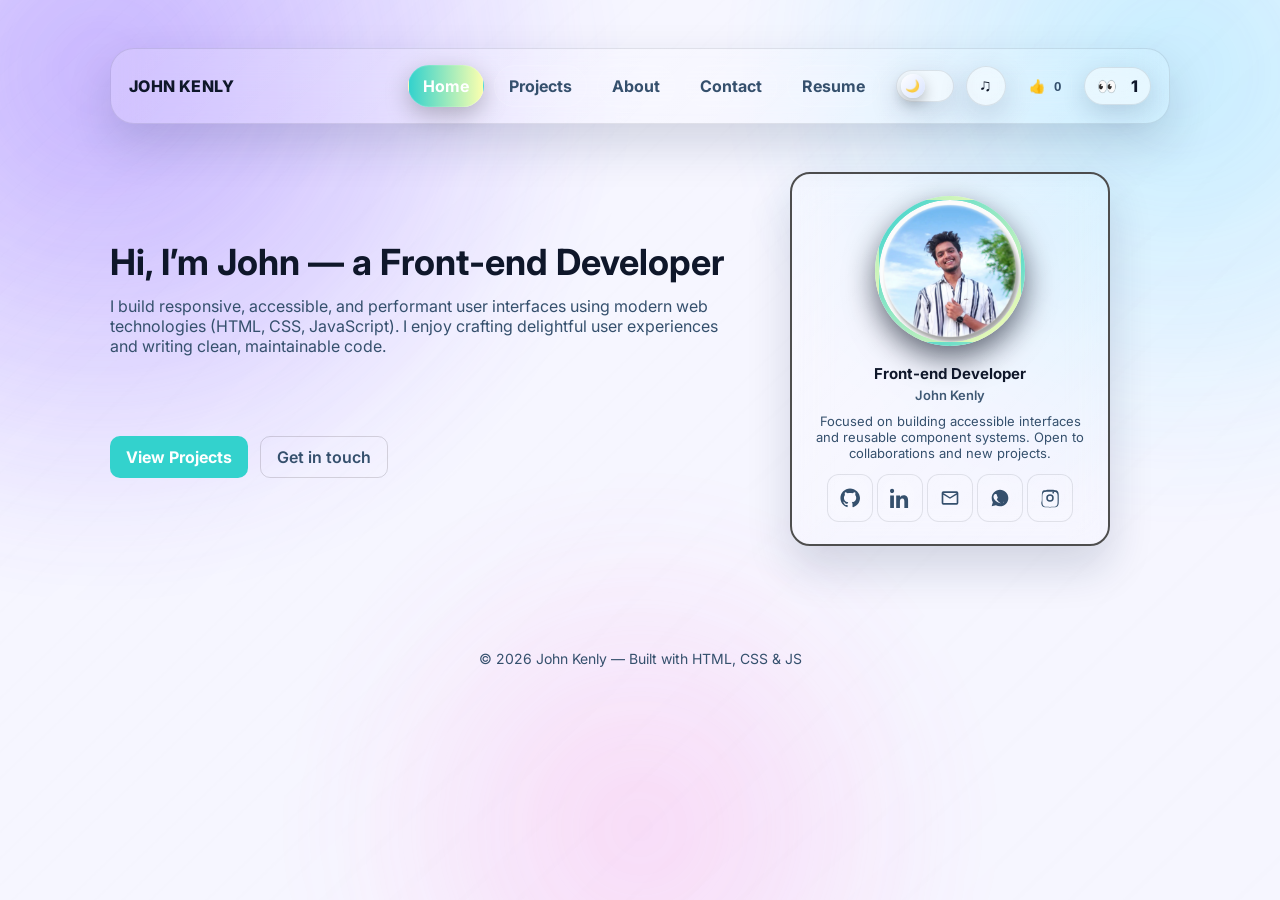
==== index.html @ d80dbcb9 "Add files via upload" ====
<!DOCTYPE html>
<html lang="en">
<head>
  <meta charset="UTF-8">
  <meta name="viewport" content="width=device-width, initial-scale=1.0">
  <meta name="description" content="John Kenly — Front-end Developer. Portfolio showcasing responsive UI, projects, and skills.">
  <title>John Kenly — Front-end Developer</title>
  <link rel="preconnect" href="https://fonts.googleapis.com">
  <link rel="preconnect" href="https://fonts.gstatic.com" crossorigin>
  <link href="https://fonts.googleapis.com/css2?family=Inter:wght@300;400;600;700&display=swap" rel="stylesheet">
  <link rel="stylesheet" href="style.css">
</head>
<body class="is-loading">
  <div class="loader-screen" aria-hidden="true">
    <div class="loader-screen__ring"></div>
    <p>Loading your creative space…</p>
  </div>
  <div class="container">
    <header class="site-header">
      <a class="brand" href="#home">JOHN KENLY</a>
      <button class="menu-toggle" type="button" aria-expanded="false" aria-controls="site-nav" aria-label="Toggle navigation">
        <span></span>
        <span></span>
        <span></span>
      </button>
      <div class="header-actions" id="site-nav">
        <nav class="site-nav" aria-label="Main navigation">
          <a class="nav-link" href="#home">Home</a>
          <a class="nav-link" href="#projects">Projects</a>
          <a class="nav-link" href="#about">About</a>
          <a class="nav-link" href="#contact">Contact</a>
          <a class="nav-link" href="/newP/pdfs/myResume.pdf" target="_blank" rel="noopener noreferrer">Resume</a>
        </nav>
        <div class="controls" aria-label="Utility controls">
          <div class="theme-switch" role="switch" aria-label="Theme switch">
            <button class="theme-toggle" type="button" data-theme="dark" aria-pressed="true" title="Switch to light theme">
              <span class="theme-toggle__thumb"></span>
              <span class="theme-toggle__icon">🌙</span>
            </button>
          </div>
          <div class="audio-control">
            <button class="audio-toggle" type="button" aria-pressed="false" title="Start ambient sound">♫</button>
          </div>
          <button class="like-btn" aria-pressed="false" title="Like this portfolio">👍 <span class="like-count">0</span></button>
          <div class="viewers" title="Profile viewers">
            👀<span class="viewer-count" aria-live="polite">0</span>
          </div>
        </div>
      </div>
    </header>

    <main>
      <div class="page-panel active" id="home">
      <section class="hero" aria-labelledby="intro">
        <div class="intro">
          <h1 id="intro">Hi, I’m John — a Front‑end Developer</h1>
          <p class="lead">I build responsive, accessible, and performant user interfaces using modern web technologies (HTML, CSS, JavaScript). I enjoy crafting delightful user experiences and writing clean, maintainable code.</p>
          <br><br><br>
          <div class="cta">
            <a class="btn" href="#projects">View Projects</a>
            <a class="btn ghost" href="#contact">Get in touch</a>
          </div>
        </div>

        <aside class="profile-card" aria-label="Profile summary" style="border: solid 2.5px rgb(78, 78, 78); ">
          <div class="avatar-wrap" aria-hidden="true">
            <div class="avatar" role="img" aria-label="Profile avatar">
              <img src="imges\IMG_20240907_172921_480.jpg" alt="John Kenly — profile photo" class="avatar-img" width="00" height="700" loading="lazy" decoding="async"  onerror="this.onerror=null;this.src='assets/avatar-placeholder.svg'" />
            </div>
          </div>
          <div class="profile-content">
            <div class="role">Front-end Developer</div>
            <div class="profile-name">John Kenly</div>
            <p class="profile-desc">Focused on building accessible interfaces and reusable component systems. Open to collaborations and new projects.</p>

            <div class="socials" aria-label="Social links">
              <a class="social-link" href="https://github.com/mrjohnkenly" target="_blank" rel="noopener noreferrer" aria-label="GitHub"><svg viewBox="0 0 24 24" width="20" height="20" fill="currentColor" aria-hidden="true"><path d="M12 .5C5.65.5.5 5.65.5 12c0 5.09 3.29 9.41 7.86 10.94.58.11.79-.25.79-.56 0-.28-.01-1.02-.02-2-3.2.7-3.88-1.54-3.88-1.54-.53-1.36-1.3-1.72-1.3-1.72-1.06-.73.08-.72.08-.72 1.17.08 1.79 1.2 1.79 1.2 1.04 1.78 2.73 1.27 3.4.97.11-.76.41-1.27.74-1.56-2.55-.29-5.23-1.27-5.23-5.66 0-1.25.45-2.28 1.19-3.08-.12-.29-.52-1.47.11-3.06 0 0 .97-.31 3.18 1.18.92-.26 1.9-.39 2.88-.39.98 0 1.96.13 2.88.39 2.21-1.49 3.18-1.18 3.18-1.18.63 1.59.23 2.77.11 3.06.74.8 1.19 1.83 1.19 3.08 0 4.4-2.68 5.36-5.24 5.64.42.36.8 1.08.8 2.18 0 1.58-.02 2.86-.02 3.25 0 .31.21.68.8.56C20.71 21.41 24 17.09 24 12 24 5.65 18.35.5 12 .5z"></path></svg></a>
              <a class="social-link" href="https://linkedin.com/in/mrjohnkenly" target="_blank" rel="noopener noreferrer" aria-label="LinkedIn"><svg viewBox="0 0 24 24" width="20" height="20" fill="currentColor" aria-hidden="true"><path d="M4.98 3.5C4.98 4.88 3.86 6 2.48 6S0 4.88 0 3.5 1.12 1 2.5 1 4.98 2.12 4.98 3.5zM.22 8.98h4.5V24h-4.5V8.98zm7.5 0h4.32v2.06h.06c.6-1.14 2.06-2.34 4.24-2.34 4.54 0 5.38 2.98 5.38 6.84V24h-4.5v-7.38c0-1.76-.03-4.03-2.46-4.03-2.46 0-2.84 1.92-2.84 3.9V24h-4.5V8.98z"></path></svg></a>
              <a class="social-link" href="mailto:johnkenlykati@gmail.com" target="_blank" rel="noopener noreferrer" aria-label="Email" title="Email"><svg viewBox="0 0 24 24" width="20" height="20" fill="currentColor" aria-hidden="true"><path d="M20 4H4a2 2 0 00-2 2v12a2 2 0 002 2h16a2 2 0 002-2V6a2 2 0 00-2-2zm0 2l-8 5-8-5h16zm0 12H4V8l8 5 8-5v10z"></path></svg></a>
              <a class="social-link" href="https://wa.me/6281734254?text=Hi%20John%2C%20I%20found%20your%20portfolio" target="_blank" rel="noopener noreferrer" aria-label="WhatsApp" title="WhatsApp"><svg viewBox="0 0 24 24" width="20" height="20" fill="currentColor" aria-hidden="true"><path d="M12 2C6.48 2 2 6.48 2 12c0 1.85.5 3.57 1.38 5.06L2 22l5.1-1.33A9.97 9.97 0 0012 22c5.52 0 10-4.48 10-10S17.52 2 12 2zm5.03 14.54c-.32.9-1.86 1.73-2.58 1.84-.69.11-1.54.16-3.7-.59-3.03-1.01-5-3.6-5.17-3.83-.17-.23-1.41-1.82-1.41-3.49 0-1.66.9-2.43 1.22-2.77.32-.34.7-.37.93-.37.24 0 .51 0 .78 0 .26 0 .61-.1.93.73.32.83 1.08 2.85 1.17 3.06.1.2.18.45.04.73-.14.27-.22.43-.4.66-.18.23-.38.5-.53.66-.14.16-.26.28-.05.55.21.27 1.17 1.88 2.52 3.03 1.73 1.48 2.97 1.8 3.36 1.99.4.19 1.02.12 1.39-.49.37-.61.52-1.06.58-1.17.07-.11.03-.24-.09-.37z"></path></svg></a>
              <a class="social-link" href="https://instagram.com/mrjohnkenly" target="_blank" rel="noopener noreferrer" aria-label="Instagram"><svg viewBox="0 0 24 24" width="20" height="20" fill="currentColor" aria-hidden="true"><path d="M12 2.2c3.2 0 3.584.012 4.85.07 1.17.055 1.96.24 2.42.4a4.92 4.92 0 011.77 1.02 4.92 4.92 0 011.02 1.77c.16.46.345 1.25.4 2.42.058 1.266.07 1.65.07 4.85s-.012 3.584-.07 4.85c-.055 1.17-.24 1.96-.4 2.42a4.92 4.92 0 01-1.02 1.77 4.92 4.92 0 01-1.77 1.02c-.46.16-1.25.345-2.42.4-1.266.058-1.65.07-4.85.07s-3.584-.012-4.85-.07c-1.17-.055-1.96-.24-2.42-.4a4.92 4.92 0 01-1.77-1.02 4.92 4.92 0 01-1.02-1.77c-.16-.46-.345-1.25-.4-2.42C2.212 15.584 2.2 15.2 2.2 12s.012-3.584.07-4.85c.055-1.17.24-1.96.4-2.42a4.92 4.92 0 011.02-1.77A4.92 4.92 0 015.46 2.67c.46-.16 1.25-.345 2.42-.4C8.416 2.212 8.8 2.2 12 2.2zm0 2.2c-2.98 0-3.333.01-4.507.065-1.07.05-1.65.23-2.04.385-.52.206-.89.452-1.285.848-.396.395-.641.764-.848 1.284-.154.39-.335.97-.385 2.04-.055 1.174-.065 1.526-.065 4.506 0 2.98.01 3.333.065 4.507.05 1.07.23 1.65.385 2.04.206.52.452.89.848 1.285.395.396.764.641 1.284.848.39.154.97.335 2.04.385 1.174.055 1.526.065 4.506.065 2.98 0 3.333-.01 4.507-.065 1.07-.05 1.65-.23 2.04-.385.52-.206.89-.452 1.285-.848.396-.395.641-.764.848-1.284.154-.39.335-.97.385-2.04.055-1.174.065-1.526.065-4.506 0-2.98-.01-3.333-.065-4.507-.05-1.07-.23-1.65-.385-2.04-.206-.52-.452-.89-.848-1.285-.395-.396-.764-.641-1.284-.848-.39-.154-.97-.335-2.04-.385C15.333 4.41 14.98 4.4 12 4.4zm0 3.08a4.52 4.52 0 110 9.04 4.52 4.52 0 010-9.04zm0 1.86a2.66 2.66 0 100 5.32 2.66 2.66 0 000-5.32zm4.9-3.78a1.05 1.05 0 11-2.1 0 1.05 1.05 0 012.1 0z"></path></svg></a>
            </div>
          </div>
        </aside>
      </section><br><br>
      </div>

      <div class="page-panel" id="projects">
      <section aria-labelledby="projects-heading" >
        <h2 id="projects-heading" style="text-align: center; text-decoration: underline;">Featured Projects</h2><br>
        <div class="grid" style="margin-top:18px ;" >
          <article class="card" style="border: solid 1px rgba(0, 0, 0, 0.285); ">
            <div style="height:120px;border-radius:8px;background:linear-gradient(90deg,#1f2937,#111827);display:flex;align-items:center;justify-content:center;color:var(--muted)">Project screenshot</div>
            <h3>Project One</h3>
            <p>Responsive UI with interactive components and animations. Built with Vanilla JS and CSS Grid.</p>
            <div style="display:flex;gap:8px;margin-top:10px"><a href="#" class="btn" style="padding:8px 12px;font-size:13px">Live</a><a href="#" class="btn ghost" style="padding:8px 12px;font-size:13px">GitHub</a></div>
          </article>

          <article class="card" style="border: solid 1px rgba(0, 0, 0, 0.285); ">
            <div style="height:120px;border-radius:8px;background:linear-gradient(90deg,#0f1724,#071527);display:flex;align-items:center;justify-content:center;color:var(--muted)">Project screenshot</div>
            <h3>Project Two</h3>
            <p>Design system with reusable components and comprehensive documentation. Includes accessibility checks.</p>
            <div style="display:flex;gap:8px;margin-top:10px"><a href="#" class="btn" style="padding:8px 12px;font-size:13px">Live</a><a href="#" class="btn ghost" style="padding:8px 12px;font-size:13px">GitHub</a></div>
          </article>

          <article class="card" style="border: solid 1px rgba(0, 0, 0, 0.285); ">
            <div style="height:120px;border-radius:8px;background:linear-gradient(90deg,#23334d,#11314b);display:flex;align-items:center;justify-content:center;color:var(--muted)">Project screenshot</div>
            <h3>Project Three</h3>
            <p>Single Page Application with client-side routing and optimized performance for mobile devices.</p>
            <div style="display:flex;gap:8px;margin-top:10px"><a href="#" class="btn" style="padding:8px 12px;font-size:13px">Live</a><a href="#" class="btn ghost" style="padding:8px 12px;font-size:13px">GitHub</a></div>
          </article>
        </div>
      </section><br><br>
      </div>

      <div class="page-panel" id="about">
      <section aria-labelledby="about-heading">
        <h2 id="about-heading" style="margin-top:36px ; text-align: center;text-decoration: underline;">About Me</h2>
        <p style="color:var(--muted);margin-top:8px;text-align:justify;" >I’m a front-end developer who enjoys turning designs into usable products. I focus on writing accessible markup, modular CSS, and performant JavaScript.</p>

        <div class="about-grid" aria-hidden="false">
            
            <div class="about-block" aria-label="Education">
                <h3>Education :-</h3>
                <table class="info-table" role="table" aria-label="Education history">
                    <caption class="sr-only">Education history</caption>
                    <thead>
                        <tr><th scope="col">Year</th><th scope="col">Program</th><th scope="col">Institution</th></tr>
                    </thead>
                    <tbody>
                        <tr><td>2020</td><td>B.Sc. Computer Science</td><td>State University</td></tr>
                        <tr><td>2018</td><td>Front‑end Bootcamp</td><td>DevWorks Academy</td></tr>
                    </tbody>
                </table>
            </div><br>
            <div class="about-block" aria-label="Skills">
              <h3>Skills :-</h3>
              <p style="color:var(--muted);margin-top:6px;">Core front-end skills and tools I use regularly.</p>
              <div class="skills-list" style="margin-top:8px;" aria-label="Skills and proficiency">
                <!-- Each .skill uses data-percent to represent proficiency; adjust values as needed -->
  
                <div class="skill" data-percent="95">
                  <div class="skill-meta"><span class="skill-name">HTML</span><span class="skill-value">95%</span></div>
                  <div class="skill-bar" role="progressbar" aria-valuemin="0" aria-valuemax="100" aria-valuenow="95">
                    <div class="skill-fill" style="width:0%"></div>
                  </div>
                </div>
  
                <div class="skill" data-percent="90">
                  <div class="skill-meta"><span class="skill-name">CSS / SASS</span><span class="skill-value">90%</span></div>
                  <div class="skill-bar" role="progressbar" aria-valuemin="0" aria-valuemax="100" aria-valuenow="90">
                    <div class="skill-fill" style="width:0%"></div>
                  </div>
                </div>
  
                <div class="skill" data-percent="88">
                  <div class="skill-meta"><span class="skill-name">JavaScript (ES6+)</span><span class="skill-value">88%</span></div>
                  <div class="skill-bar" role="progressbar" aria-valuemin="0" aria-valuemax="100" aria-valuenow="88">
                    <div class="skill-fill" style="width:0%"></div>
                  </div>
                </div>
  
                <div class="skill" data-percent="82">
                  <div class="skill-meta"><span class="skill-name">React</span><span class="skill-value">82%</span></div>
                  <div class="skill-bar" role="progressbar" aria-valuemin="0" aria-valuemax="100" aria-valuenow="82">
                    <div class="skill-fill" style="width:0%"></div>
                  </div>
                </div>
  
                <div class="skill" data-percent="60">
                  <div class="skill-meta"><span class="skill-name">Java Basics</span><span class="skill-value">60%</span></div>
                  <div class="skill-bar" role="progressbar" aria-valuemin="0" aria-valuemax="100" aria-valuenow="60">
                    <div class="skill-fill" style="width:0%"></div>
                  </div>
                </div>
  
                <div class="skill" data-percent="65">
                  <div class="skill-meta"><span class="skill-name">Python</span><span class="skill-value">65%</span></div>
                  <div class="skill-bar" role="progressbar" aria-valuemin="0" aria-valuemax="100" aria-valuenow="65">
                    <div class="skill-fill" style="width:0%"></div>
                  </div>
                </div>
  
                <div class="skill" data-percent="75">
                  <div class="skill-meta"><span class="skill-name">Performance</span><span class="skill-value">75%</span></div>
                  <div class="skill-bar" role="progressbar" aria-valuemin="0" aria-valuemax="100" aria-valuenow="75">
                    <div class="skill-fill" style="width:0%"></div>
                  </div>
                </div>
  
                <div class="skill" data-percent="85">
                  <div class="skill-meta"><span class="skill-name">Git</span><span class="skill-value">85%</span></div>
                  <div class="skill-bar" role="progressbar" aria-valuemin="0" aria-valuemax="100" aria-valuenow="85">
                    <div class="skill-fill" style="width:0%"></div>
                  </div>
                </div>
  
              </div>
            </div><br>
            
          <div class="about-block" aria-label="Hobbies">
            <h3>Hobbies :-</h3>
            <p style="color:var(--muted);margin-top:6px;">When I'm not coding, I enjoy:</p>
            <ul style="margin-top:8px;color:var(--muted)">
              <li>Photography & editing</li>
              <li>Open-source contributions</li>
              <li>Hiking and outdoor activities</li>
              <li>Learning new UI patterns</li>
            </ul>
          </div><br>

          <div class="about-block" aria-label="Family details">
            <h3>More Info :-</h3>
            <p style="color:var(--muted);margin-top:6px;">A short note about my family.</p>
            <table class="info-table" role="table" aria-label="Family details">
              <caption class="sr-only">More Info</caption>
              <tbody>
                <tr><td><strong>Father</strong></td><td>Kati John Benny</td></tr>
                <tr><td><strong>Mother</strong></td><td>Kati Kavitha</td></tr>
                <tr><td><strong>Location</strong></td><td>Ongole, Andhra Pradesh</td></tr>
                <tr><td><strong>Nationality</strong></td><td>Indian</td></tr>
              </tbody>
            </table>
          </div>
        </div>
      </section>
      </div>

      <div class="page-panel" id="contact">
      <section aria-labelledby="contact-heading">
        <h2 id="contact-heading" style="margin-top:36px ; text-align: center;text-decoration: underline;">Contact</h2>

        <form id="contact-form" class="contact-form" data-endpoint="" method="post" novalidate aria-describedby="contact-desc" style="margin-top:18px; max-width:600px; margin-left:auto; margin-right:auto;background-color: rgba(143, 143, 143, 0.822); border: solid 1px rgba(0, 0, 0, 0.285); padding:15px; border-radius:8px;">
          <p id="contact-desc" style="color:var(--muted);margin-top:8px;text-align: justify;">Use this form to send me a short message — I’ll reply as soon as I can. If you prefer, use the email link below.</p>

          <div class="form-row">
            <label for="name">Name *</label>
            <input id="name" name="name" type="text" required placeholder="Your full name">
          </div>

          <div class="form-row">
            <label for="email">Email *</label>
            <input id="email" name="email" type="email" required placeholder="you@example.com">
          </div>

          <div class="form-row">
            <label for="company">Company (optional)</label>
            <input id="company" name="company" type="text" placeholder="Company or role">
          </div>

          <div class="form-row">
            <label for="subject">Subject *</label>
            <input id="subject" name="subject" type="text" required placeholder="Subject or position">
          </div>

          <div class="form-row">
              <label for="message">Message *</label>
              <textarea id="message" name="message" rows="6" required placeholder="Tell me about the role or project..."></textarea>
            </div>
            
            <div class="form-row form-actions">
                <button type="submit" class="btn">Send message</button>
            <button type="button" class="btn ghost" id="clear-form">Clear</button>
            <div class="form-status" aria-live="polite"></div>
          </div>

          <input type="hidden" name="source" value="Portfolio contact form">
        </form>

      </section>
      <section id="Sm" aria-labelledby="Sm">
        <h2 id="about-heading" style="margin-top:36px ; text-align: center; text-decoration: underline;">Social Networks</h2>
      
        <p style="color:var(--muted);margin-top:8px;text-align:justify; text-align: center;" >I’m active on the networks below — feel free to follow or reach out.</p>
      
        <ul class="social-list" aria-label="Social links">
          <li class="social-item">
            <a class="social-link" href="https://github.com/mrjohnkenly" target="_blank" rel="noopener noreferrer">
              <svg viewBox="0 0 24 24" width="20" height="20" fill="currentColor" aria-hidden="true"><path d="M12 .5C5.65.5.5 5.65.5 12c0 5.09 3.29 9.41 7.86 10.94.58.11.79-.25.79-.56 0-.28-.01-1.02-.02-2-3.2.7-3.88-1.54-3.88-1.54-.53-1.36-1.3-1.72-1.3-1.72-1.06-.73.08-.72.08-.72 1.17.08 1.79 1.2 1.79 1.2 1.04 1.78 2.73 1.27 3.4.97.11-.76.41-1.27.74-1.56-2.55-.29-5.23-1.27-5.23-5.66 0-1.25.45-2.28 1.19-3.08-.12-.29-.52-1.47.11-3.06 0 0 .97-.31 3.18 1.18.92-.26 1.9-.39 2.88-.39.98 0 1.96.13 2.88.39 2.21-1.49 3.18-1.18 3.18-1.18.63 1.59.23 2.77.11 3.06.74.8 1.19 1.83 1.19 3.08 0 4.4-2.68 5.36-5.24 5.64.42.36.8 1.08.8 2.18 0 1.58-.02 2.86-.02 3.25 0 .31.21.68.8.56C20.71 21.41 24 17.09 24 12 24 5.65 18.35.5 12 .5z"></path></svg>
              <div class="social-meta"><div class="social-name">GitHub</div><div class="social-handle">@mrjohnkenly</div></div>
            </a>
          </li>
      
          <li class="social-item">
            <a class="social-link" href="https://linkedin.com/in/mrjohnkenly" target="_blank" rel="noopener noreferrer">
              <svg viewBox="0 0 24 24" width="20" height="20" fill="currentColor" aria-hidden="true"><path d="M4.98 3.5C4.98 4.88 3.86 6 2.48 6S0 4.88 0 3.5 1.12 1 2.5 1 4.98 2.12 4.98 3.5zM.22 8.98h4.5V24h-4.5V8.98zm7.5 0h4.32v2.06h.06c.6-1.14 2.06-2.34 4.24-2.34 4.54 0 5.38 2.98 5.38 6.84V24h-4.5v-7.38c0-1.76-.03-4.03-2.46-4.03-2.46 0-2.84 1.92-2.84 3.9V24h-4.5V8.98z"></path></svg>
              <div class="social-meta"><div class="social-name">LinkedIn</div><div class="social-handle">Mr John Kenly</div></div>
            </a>
          </li>
      
          <li class="social-item">
            <a class="social-link" href="mailto:johnkenlykati@gmail.com">
              <svg viewBox="0 0 24 24" width="20" height="20" fill="currentColor" aria-hidden="true"><path d="M20 4H4a2 2 0 00-2 2v12a2 2 0 002 2h16a2 2 0 002-2V6a2 2 0 00-2-2zm0 2l-8 5-8-5h16zm0 12H4V8l8 5 8-5v10z"></path></svg>
              <div class="social-meta"><div class="social-name">Email</div><div class="social-handle">johnkenlykati@gmail.com</div></div>
            </a>
          </li>
      
          <li class="social-item">
            <a class="social-link" href="https://wa.me/6281734254" target="_blank" rel="noopener noreferrer">
              <svg viewBox="0 0 24 24" width="20" height="20" fill="currentColor" aria-hidden="true"><path d="M12 2C6.48 2 2 6.48 2 12c0 1.85.5 3.57 1.38 5.06L2 22l5.1-1.33A9.97 9.97 0 0012 22c5.52 0 10-4.48 10-10S17.52 2 12 2zm5.03 14.54c-.32.9-1.86 1.73-2.58 1.84-.69.11-1.54.16-3.7-.59-3.03-1.01-5-3.6-5.17-3.83-.17-.23-1.41-1.82-1.41-3.49 0-1.66.9-2.43 1.22-2.77.32-.34.7-.37.93-.37.24 0 .51 0 .78 0 .26 0 .61-.1.93.73.32.83 1.08 2.85 1.17 3.06.1.2.18.45.04.73-.14.27-.22.43-.4.66-.18.23-.38.5-.53.66-.14.16-.26.28-.05.55.21.27 1.17 1.88 2.52 3.03 1.73 1.48 2.97 1.8 3.36 1.99.4.19 1.02.12 1.39-.49.37-.61.52-1.06.58-1.17.07-.11.03-.24-.09-.37z"></path></svg>
              <div class="social-meta"><div class="social-name">WhatsApp</div><div class="social-handle">+62 817-342-54</div></div>
            </a>
          </li>
      
          <li class="social-item">
            <a class="social-link" href="https://instagram.com/mrjohnkenly" target="_blank" rel="noopener noreferrer">
              <svg viewBox="0 0 24 24" width="20" height="20" fill="currentColor" aria-hidden="true"><path d="M12 2.2c3.2 0 3.584.012 4.85.07 1.17.055 1.96.24 2.42.4a4.92 4.92 0 011.77 1.02 4.92 4.92 0 011.02 1.77c.16.46.345 1.25.4 2.42.058 1.266.07 1.65.07 4.85s-.012 3.584-.07 4.85c-.055 1.17-.24 1.96-.4 2.42a4.92 4.92 0 01-1.02 1.77 4.92 4.92 0 01-1.77 1.02c-.46.16-1.25.345-2.42.4-1.266.058-1.65.07-4.85.07s-3.584-.012-4.85-.07c-1.17-.055-1.96-.24-2.42-.4a4.92 4.92 0 01-1.77-1.02 4.92 4.92 0 01-1.02-1.77c-.16-.46-.345-1.25-.4-2.42C2.212 15.584 2.2 15.2 2.2 12s.012-3.584.07-4.85c.055-1.17.24-1.96.4-2.42a4.92 4.92 0 011.02-1.77A4.92 4.92 0 015.46 2.67c.46-.16 1.25-.345 2.42-.4C8.416 2.212 8.8 2.2 12 2.2zm0 2.2c-2.98 0-3.333.01-4.507.065-1.07.05-1.65.23-2.04.385-.52.206-.89.452-1.285.848-.396.395-.641.764-.848 1.284-.154.39-.335.97-.385 2.04-.055 1.174-.065 1.526-.065 4.506 0 2.98.01 3.333.065 4.507.05 1.07.23 1.65.385 2.04.206.52.452.89.848 1.285.395.396.764.641 1.284.848.39.154.97.335 2.04.385 1.174.055 1.526.065 4.506.065 2.98 0 3.333-.01 4.507-.065 1.07-.05 1.65-.23 2.04-.385.52-.206.89-.452 1.285-.848.396-.395.641-.764.848-1.284.154-.39.335-.97.385-2.04.055-1.174.065-1.526.065-4.506 0-2.98-.01-3.333-.065-4.507-.05-1.07-.23-1.65-.385-2.04-.206-.52-.452-.89-.848-1.285-.395-.396-.764-.641-1.284-.848-.39-.154-.97-.335-2.04-.385C15.333 4.41 14.98 4.4 12 4.4zm0 3.08a4.52 4.52 0 110 9.04 4.52 4.52 0 010-9.04zm0 1.86a2.66 2.66 0 100 5.32 2.66 2.66 0 000-5.32zm4.9-3.78a1.05 1.05 0 11-2.1 0 1.05 1.05 0 012.1 0z"></path></svg>
              <div class="social-meta"><div class="social-name">Instagram</div><div class="social-handle">@mrjohnkenly</div></div>
            </a>
          </li>
      
        </ul>
      </section><br><br>
      </div>
    </main>
    
    <button id="back-to-top" class="back-to-top" aria-label="Back to top" title="Back to top" aria-hidden="true">
      <svg viewBox="0 0 24 24" width="20" height="20" aria-hidden="true" focusable="false"><path d="M12 4l-8 8h5v8h6v-8h5z" fill="currentColor"/></svg>
      <span class="sr-only">Back to top</span>
    </button>

    <footer>
      <p>© 2026 John Kenly — Built with HTML, CSS & JS</p>
    </footer>
  </div>

  <script src="script.js"></script>
</body>
</html>
---- style.css ----
/* Base variables (night theme defaults) */
:root{
  --bg: #040816;
  --bg-grad-start: #0c1d3c;
  --bg-grad-end: #4b0f6f;
  --card: rgba(8, 15, 24, 0.62);
  --muted: #9fd7ff;
  --text: #f7f8ff;
  --accent: #190258;
  --accent-2: #0089af;
  --accent-3: #56003f;
  --glass: rgba(255,255,255,0.1);
  --border: rgba(255,255,255,0.16);
  --shadow: rgba(2,6,23,0.35);
  --max-width:1100px; --radius:18px; --gap:24px;
  --ease-pop: cubic-bezier(.80,.84,.24,1);
  --pop-duration: .34s;
}

.btn{ transition: transform var(--pop-duration) var(--ease-pop), box-shadow .22s ease, background .12s ease, border-color .2s ease }
.hover-card, .profile-card { transition: transform var(--pop-duration) var(--ease-pop), box-shadow .28s ease }
.avatar, .card { transition: transform var(--pop-duration) var(--ease-pop), box-shadow .22s ease }
.card{ transition: transform var(--pop-duration) var(--ease-pop), box-shadow .22s ease, background .18s ease, color .12s ease, backdrop-filter .18s ease }

:root[data-theme="light"]{
  --bg: #f6f6ff;
  --bg-grad-start: #fef1ff;
  --bg-grad-end: #bbf3ff;
  --card: rgba(255,255,255,0.62);
  --muted: #35506d;
  --text: #0f172a;
  --accent: #33d2cd;
  --accent-2: #fbffae;
  --accent-3: #ff6f95;
  --glass: rgba(255,255,255,0.45);
  --border: rgba(15,23,42,0.1);
  --shadow: rgba(20, 37, 72, 0.16);
}

*{box-sizing:border-box}
html,body{height:100%}
/* Smooth scrolling for browsers that support it; respects reduced motion */
html{scroll-behavior:smooth}
@media (prefers-reduced-motion: reduce){
  html{scroll-behavior:auto}
}
body{
  font-family:Inter,system-ui,-apple-system,Segoe UI,Roboto,"Helvetica Neue",Arial;
  margin:0;
  min-height:100vh;
  overflow-x:hidden;
  background:var(--bg);
  color:var(--text);
  -webkit-font-smoothing:antialiased;
  cursor:none;
}
.loader-screen{
  position:fixed; inset:0; z-index:3000;
  display:grid; place-items:center; gap:12px;
  background:radial-gradient(circle at top, rgba(255,255,255,0.16), rgba(0,0,0,0.4));
  backdrop-filter:blur(18px); -webkit-backdrop-filter:blur(18px);
  transition:opacity .8s ease, visibility .8s ease;
}
.loader-screen p{font-weight:700; letter-spacing:.22em; text-transform:uppercase; color:var(--text); font-size:.75rem}
.loader-screen__ring{
  width:68px; height:68px; border-radius:50%; border:2px solid transparent; border-top-color:var(--accent-2);
  border-right-color:var(--accent-3); animation:spin 1s linear infinite;
  box-shadow:0 0 30px rgba(50,209,255,0.35);
}
@keyframes spin{to{transform:rotate(360deg)}}
body.loaded .loader-screen{opacity:0; visibility:hidden; pointer-events:none}
body.loaded .site-header,
body.loaded .hero .intro,
body.loaded .hero .profile-card{opacity:1; transform:translateY(0)}
.site-header,
.hero .intro,
.hero .profile-card{opacity:0; transform:translateY(24px); transition:opacity .8s ease, transform .8s ease}
body.background-paused::before,
body.background-paused::after{animation-play-state:paused; opacity:.14}
body::before,
body::after{
  content:"";
  position:fixed;
  inset:-20%;
  z-index:-2;
  pointer-events:none;
  filter:blur(50px);
  opacity:.8;
  animation: drift 18s ease-in-out infinite alternate;
}
body::before{
  background:radial-gradient(circle at 20% 20%, rgba(124,77,255,0.55), transparent 28%),
             radial-gradient(circle at 80% 20%, rgba(50,209,255,0.35), transparent 24%),
             radial-gradient(circle at 50% 80%, rgba(255,111,216,0.3), transparent 24%);
}
body::after{
  inset:-30%;
  background:linear-gradient(130deg, transparent 0%, rgba(255,255,255,0.15) 20%, transparent 40%, rgba(255,255,255,0.1) 60%, transparent 100%);
  animation-duration:24s;
  transform:translateX(-10%) rotate(6deg);
}
@keyframes drift{
  from{ transform:translate3d(-3%, -2%, 0) scale(1); }
  to{ transform:translate3d(4%, 3%, 0) scale(1.06); }
}
@keyframes fadeUp{
  from{opacity:0; transform:translateY(24px)}
  to{opacity:1; transform:translateY(0)}
}

.container{max-width:var(--max-width); margin:0 auto; padding:48px 20px; position:relative}
header{display:flex; align-items:center; justify-content:space-between; gap:16px}
.site-header{
  position:sticky; top:16px; z-index:1000;
  display:flex; align-items:center; justify-content:space-between; gap:16px;
  padding:16px 18px; border-radius:24px;
  border:1px solid var(--border);
  background:linear-gradient(135deg, rgba(255,255,255,0.16), rgba(255,255,255,0.06));
  box-shadow:0 20px 46px var(--shadow); backdrop-filter:blur(18px); -webkit-backdrop-filter:blur(18px);
}
.brand{font-weight:800; letter-spacing:0.4px; color:var(--text); text-decoration:none}
.header-actions{display:flex; align-items:center; gap:16px; flex:1; justify-content:flex-end}
.site-nav{display:flex; gap:10px; flex-wrap:wrap}
.nav-link{color:var(--muted); text-decoration:none; font-weight:700; padding:10px 14px; border-radius:999px; border:1px solid rgba(255,255,255,0.12); background:rgba(255,255,255,0.03); transition: background .12s ease, color .12s ease, transform .14s ease, box-shadow .14s ease}
.nav-link:hover{background:var(--glass); color:var(--text); transform:translateY(-2px)}
.nav-link.active{background:linear-gradient(90deg,var(--accent) 0%, var(--accent-2) 100%); color:#fff; box-shadow:0 8px 24px rgba(0,0,0,0.25)}
.nav-link:focus{outline:2px solid var(--accent); outline-offset:3px}
.menu-toggle{display:none; align-items:center; justify-content:center; flex-direction:column; gap:5px; width:46px; height:46px; border:none; border-radius:50%; background:rgba(255,255,255,0.08); color:var(--text); cursor:pointer; box-shadow:0 8px 20px rgba(2,6,23,0.18)}
.menu-toggle span{display:block; width:20px; height:2px; border-radius:999px; background:currentColor; transition:transform .2s ease, opacity .2s ease}
.menu-toggle[aria-expanded="true"] span:nth-child(1){transform:translateY(7px) rotate(45deg)}
.menu-toggle[aria-expanded="true"] span:nth-child(2){opacity:0}
.menu-toggle[aria-expanded="true"] span:nth-child(3){transform:translateY(-7px) rotate(-45deg)}

/* Controls (top-right) */
.controls{display:flex; gap:12px; align-items:center}
.theme-switch{display:flex; gap:6px}
.theme-toggle,
.audio-toggle{
  border:none; cursor:pointer; color:var(--text); background:var(--glass); border:1px solid var(--border);
  box-shadow:0 10px 30px var(--shadow); backdrop-filter:blur(14px); -webkit-backdrop-filter:blur(14px);
  transition: transform .14s cubic-bezier(.2,.8,.2,1), background .2s ease, color .2s ease;
}
.theme-toggle{width:58px; height:32px; border-radius:999px; position:relative; padding:4px; display:flex; align-items:center; justify-content:flex-start}
.theme-toggle[aria-pressed="false"]{justify-content:flex-end}
.theme-toggle__thumb{width:24px; height:24px; border-radius:50%; background:linear-gradient(135deg, #fff, #d8e3ff); box-shadow:0 6px 14px rgba(0,0,0,0.25); display:block}
.theme-toggle__icon{position:absolute; left:8px; font-size:12px; pointer-events:none; opacity:.85}
.theme-toggle[aria-pressed="false"] .theme-toggle__icon{left:auto; right:8px}
.audio-control{display:flex; flex-direction:column; align-items:center; gap:8px}
.audio-toggle{width:40px; height:40px; border-radius:50%; font-size:17px; display:inline-flex; align-items:center; justify-content:center}
.audio-toggle[aria-pressed="true"]{background:linear-gradient(135deg, var(--accent), var(--accent-2)); color:#fff; animation:spinAudio 1.6s linear infinite}
.audio-indicator{display:flex; gap:6px; padding:8px 10px; border-radius:999px; background:rgba(255,255,255,0.08); border:1px solid var(--border); opacity:0; transform:translateY(4px); transition:opacity .2s ease, transform .2s ease}
.audio-control.is-active .audio-indicator{opacity:1; transform:translateY(0)}
.audio-indicator span{font-size:10px; color:var(--accent-2); animation:bobNote .9s ease-in-out infinite}
.audio-indicator span:nth-child(2){animation-delay:.18s}
.audio-indicator span:nth-child(3){animation-delay:.35s}
@keyframes spinAudio{from{transform:rotate(0deg)} to{transform:rotate(360deg)}}
@keyframes bobNote{0%,100%{transform:translateY(0)} 50%{transform:translateY(-3px)}}
.theme-toggle:hover,
.audio-toggle:hover{transform:translateY(-2px) scale(1.03)}
.theme-toggle:focus,
.audio-toggle:focus,.like-btn:focus{outline:2px solid var(--accent); outline-offset:2px}

.viewers{display:inline-flex; align-items:center; gap:8px; padding:8px 12px; border-radius:999px; background:var(--glass); color:var(--muted); font-weight:700; border:1px solid var(--border); box-shadow:0 8px 24px var(--shadow); backdrop-filter:blur(12px); -webkit-backdrop-filter:blur(12px); transition: transform .14s cubic-bezier(.2,.8,.2,1), background .12s ease; cursor:default}
.viewers:hover{transform:translateY(-3px); background:rgba(255,255,255,0.15)}
.viewers .viewer-count{font-weight:800; margin-left:6px; color:var(--text)}

/* Back to top button */
.back-to-top{position:fixed; right:20px; bottom:24px; z-index:999; display:inline-flex; align-items:center; justify-content:center; width:48px; height:48px; border-radius:12px; background:var(--card); color:var(--text); border:1px solid rgba(0,0,0,0.06); box-shadow:0 10px 30px rgba(2,6,23,0.45); cursor:pointer; opacity:0; transform:translateY(12px) scale(.98); transition: opacity .24s ease, transform .24s cubic-bezier(.2,.8,.2,1), box-shadow .18s ease; pointer-events:none}
.back-to-top.visible{opacity:1; transform:translateY(0) scale(1); pointer-events:auto}
.back-to-top svg{width:20px;height:20px}
.back-to-top:focus{outline:2px solid var(--accent); outline-offset:4px; box-shadow:0 10px 30px rgba(2,6,23,0.6)}
.back-to-top:hover{transform:translateY(-3px) scale(1.02)}
@media (prefers-reduced-motion: reduce){ .back-to-top{ transition:none } }
@media (max-width:560px){ .back-to-top{ right:12px; bottom:16px; width:44px; height:44px } }

.like-btn{
  background:transparent; border-radius:8px; border:1px solid rgba(255,255,255,0.06); color:var(--muted); padding:8px 10px; display:inline-flex; gap:8px; align-items:center; cursor:pointer; transition:transform .12s cubic-bezier(.2,.8,.2,1), background .12s ease; will-change: transform; font-weight:700;
}
.like-btn:hover{transform:translateY(-4px) scale(1.06)}
.like-btn:active{transform:translateY(0) scale(.98)}
.like-btn.liked{background:var(--accent); color:#fff; border-color:transparent; transform:scale(1.04)}
.like-btn:focus{outline:2px solid var(--accent); outline-offset:2px}
.like-count{font-weight:700}

.hero{display:grid; grid-template-columns:1fr 380px; align-items:center; gap:48px; margin-top:48px}
.hero .intro h1{font-size:36px; margin:0 0 12px}
.hero p.lead{color:var(--muted); margin:0 0 20px}
.cta{display:flex; gap:12px}
.btn{background:var(--accent); color:white; padding:10px 16px; border-radius:10px; text-decoration:none; font-weight:700; display:inline-flex; align-items:center; gap:8px; cursor:pointer; transition: transform .16s cubic-bezier(.2,.8,.2,1), box-shadow .16s ease, background .12s ease; will-change: transform}
.btn:hover{transform:translateY(-2px) scale(1.02); box-shadow:0 14px 30px rgba(0,0,0,0.24)}
.btn:active{transform:translateY(0) scale(.98)}
.btn:focus{outline:2px solid var(--accent); outline-offset:3px; transform:translateY(-2px) scale(1.01)}
.btn.ghost{background:transparent; border:1px solid rgba(17, 6, 6, 0.14); color:var(--muted); font-weight:600; transition: transform .12s ease, background .12s ease; cursor:pointer}
.btn.ghost:hover{transform:translateY(-3px) scale(1.01); background:var(--glass)}
.btn.ghost:active{transform:translateY(0) scale(.98)}

/* Profile card — avatar-first, centered layout */
.profile-card{
  background:linear-gradient(135deg, rgba(255,255,255,0.16), rgba(255,255,255,0.05));
  padding:22px 18px; border-radius:20px; box-shadow:0 22px 44px var(--shadow);
  display:flex; flex-direction:column; align-items:center; text-align:center; gap:12px; max-width:320px;
  position:relative; z-index:0; transition: transform .28s cubic-bezier(.2,.8,.2,1), box-shadow .28s ease; will-change: transform, box-shadow;
  border:1px solid var(--border); backdrop-filter:blur(18px); -webkit-backdrop-filter:blur(18px);
}

/* Pop + animated border glow on hover/focus */
.profile-card:hover,
.profile-card:focus-within{
  transform:translateY(-10px) scale(1.05);
  box-shadow:0 20px 50px rgba(2,6,23,0.65);
}

.profile-card::after{
  content:''; position:absolute; inset:-6px; border-radius:18px; z-index:-1; pointer-events:none;
  background: linear-gradient(120deg, var(--accent), var(--accent-2), var(--accent-3, var(--accent)));
  background-size: 200% 200%; filter: blur(12px) saturate(120%); opacity:0; transition: opacity .28s ease;
}

.profile-card:hover::after,
.profile-card:focus-within::after{
  opacity:1; animation: moveGradient 3s linear infinite;
}

@keyframes moveGradient{
  0%{ background-position: 20% 50%; }
  50%{ background-position: 100% 50%; }
  100%{ background-position: 0% 50%; }
}

/* Small nav click animation (triggered by JS) */
@keyframes navClick{
  0%{ transform: scale(1) }
  40%{ transform: scale(1.08) }
  100%{ transform: scale(1) }
}

nav a.clicked{ animation: navClick .26s var(--ease-pop) both }

@media (prefers-reduced-motion: reduce){
  nav a.clicked{ animation:none }
}


.avatar-wrap{display:flex; align-items:center; justify-content:center}
.avatar{width:150px; height:150px; border-radius:50%; background:linear-gradient(135deg,var(--accent), var(--accent-2)); box-shadow: 0 12px 30px rgba(2,6,23,0.6); border:4px solid rgba(255,255,255,0.06); transition: transform .18s cubic-bezier(.2,.8,.2,1), box-shadow .18s ease; overflow:hidden; display:flex; align-items:center; justify-content:center}
.avatar-img{width:100%; height:100%; object-fit:cover; display:block; border-radius:50%;}
.avatar:hover .avatar-img{transform:translateY(-8px) scale(1.04);}
.avatar-img{transition: transform .18s cubic-bezier(.2,.8,.2,1), filter .12s ease; will-change: transform}

.avatar::after{content:''; display:block; width:100%; height:100%; border-radius:50%; background: radial-gradient(circle at 30% 18%, rgba(255,255,255,0.08), transparent 22%); mix-blend-mode: overlay}

/* Ensure hover/focus works whether user hovers the container or the image itself */
.avatar:hover, .avatar:focus-within{transform:translateY(-6px) scale(1.02); box-shadow: 0 20px 40px rgba(2,6,23,0.6)}

/* Make the image itself interactive for hover and keyboard focus */
.avatar-img{transition: transform .18s cubic-bezier(.2,.8,.2,1), filter .12s ease; will-change: transform; cursor:pointer}
.avatar-img:hover, .avatar-img:focus{transform:translateY(-8px) scale(1.04)}

.avatar:focus-within{outline:2px solid var(--accent); outline-offset:6px} 
.role{font-weight:700; font-size:15px; color:var(--text); margin-top:6px}
.profile-name{color:var(--muted); font-size:13px; margin-top:4px; font-weight:600; opacity:0.95}
.profile-desc{color:var(--muted); margin-top:10px; font-size:13px; max-width:320px}

@media (max-width:560px){
  .avatar{width:96px; height:96px}
  .profile-card{max-width:86%}
}

.skills{display:flex; gap:8px; flex-wrap:wrap; margin-top:12px}
.chip{ padding:8px 10px; border-radius:999px;  color:var(--text); font-weight:600}

/* Skill progress visuals */
.skills-list{ display:grid; gap:10px; margin-top:8px }
.skill{ display:block }
.skill-meta{ display:flex; justify-content:space-between; align-items:center; gap:8px; font-size:0.92rem; color:var(--text); }
.skill-name{ font-weight:600 }
.skill-value{ color:var(--text); font-size:0.88rem }
.skill-bar{ width:100%; height:10px; border-radius:999px; background:rgba(0,0,0,0.08); overflow:hidden; margin-top:6px }
.skill-fill{ width:0%; height:100%; background: linear-gradient(90deg, var(--accent-3, #06b6d4), var(--bg-grad-end, #0ea5a4)); border-radius:999px; transition: width 900ms cubic-bezier(.2,.9,.3,1) }

/* reduce motion: don't animate widths */
@media (prefers-reduced-motion: reduce){ .skill-fill{ transition: none !important } }

/* small responsive tweaks */
@media (min-width:720px){ .skills-list{ grid-template-columns: repeat(2, minmax(0,1fr)) } }
@media (min-width:1100px){ .skills-list{ grid-template-columns: repeat(2, minmax(0,1fr)); gap:12px } }

n/* About grid and blocks */
.about-grid{display:grid; grid-template-columns:repeat(2,minmax(0,1fr)); gap:18px; margin-top:18px}
@media (max-width:880px){ .about-grid{grid-template-columns:1fr} }
.about-block{background:var(--card); padding:16px; border-radius:16px; border:1px solid var(--border); box-shadow:0 16px 34px var(--shadow); backdrop-filter:blur(12px); -webkit-backdrop-filter:blur(12px)}
.info-table{width:100%; border-collapse:collapse; margin-top:8px}
.info-table th{font-weight:700; text-align:left; padding:8px 6px; color:var(--muted)}
.info-table td{padding:8px 6px; border-top:1px solid rgba(0,0,0,0.04); color:var(--text)}
.sr-only{position:absolute;width:1px;height:1px;padding:0;margin:-1px;overflow:hidden;clip:rect(0,0,0,0);white-space:nowrap;border:0}

section{margin-top:60px; scroll-margin-top:90px}
.page-panel{display:none; animation:fadePanel .28s ease}
.page-panel.active{display:block}
@keyframes fadePanel{from{opacity:0; transform:translateY(8px)} to{opacity:1; transform:translateY(0)}}
#projects .grid{display:grid; grid-template-columns:repeat(auto-fill,minmax(240px,1fr)); gap:18px}
.card{background: linear-gradient(135deg, rgba(255,255,255,0.14), rgba(255,255,255,0.04)); border-radius:18px; padding:16px; transition: transform .18s cubic-bezier(.2,.8,.2,1), box-shadow .18s ease, background .18s ease, color .12s ease, backdrop-filter .18s ease; will-change: transform; transform-origin:center; cursor:pointer; overflow:hidden; border:1px solid var(--border); backdrop-filter: blur(16px); -webkit-backdrop-filter: blur(16px); box-shadow:0 16px 36px var(--shadow)}
.card h3{margin:8px 0 6px}
.card p{color:var(--muted); margin:0 0 12px}
.card .screenshot{transition: transform .18s cubic-bezier(.2,.8,.2,1), filter .12s ease}
.card:hover{transform:translateY(-10px) scale(1.04); box-shadow:0 30px 60px rgba(2,6,23,0.6); background:var(--bg); color:var(--text); z-index:10; backdrop-filter:none; -webkit-backdrop-filter:none; border-color:transparent}
.card:hover h3, .card:hover p, .card:hover a{color:var(--text)}
.card:hover .screenshot{transform:scale(1.06); filter:brightness(.95)}
nav a:active{transform:translateY(1px) scale(.995)}
footer{margin-top:64px; color:var(--muted); font-size:14px; text-align:center}

/* accessibility focus when keyboard navigation begins */
.user-is-tabbing :focus{outline:2px solid var(--accent); outline-offset:3px}

@media (prefers-reduced-motion: reduce){
  .btn, .btn.ghost, .theme-toggle, .audio-toggle, .like-btn, .nav-link, .card, .profile-card, body::before, body::after { transition: none !important; transform: none !important; backdrop-filter: none !important; animation: none !important }
  .profile-card::after { transition: none !important; animation: none !important; }
}

/* responsive */
@media (max-width:900px){
  .site-header{align-items:flex-start; flex-wrap:wrap}
  .menu-toggle{display:inline-flex}
  .header-actions{display:none; width:100%; flex-direction:column; align-items:stretch; gap:12px; padding-top:6px}
  .header-actions.open{display:flex}
  .site-nav{flex-direction:column; width:100%}
  .nav-link{width:100%; text-align:center}
  .controls{justify-content:space-between; flex-wrap:wrap; gap:8px}
}

@media (max-width:880px){
  .hero{grid-template-columns:1fr; text-align:center}
  .hero .profile-card{margin:0 auto; width:86%}
}

/* Contact form styles */
.contact-form{margin-top:14px; display:block; max-width:820px; background:linear-gradient(135deg, rgba(255,255,255,0.16), rgba(255,255,255,0.05)); border:1px solid var(--border); border-radius:20px; padding:18px; box-shadow:0 22px 44px var(--shadow); backdrop-filter:blur(16px); -webkit-backdrop-filter:blur(16px)}
.form-row{display:flex; flex-direction:column; gap:8px; margin-bottom:12px}
.form-row label{font-weight:600}
.contact-form input[type="text"],
.contact-form input[type="email"],
.contact-form textarea{
  padding:10px 12px; border-radius:12px; border:1px solid var(--border); background:rgba(255,255,255,0.06); color:var(--text); font-size:15px;
}
.contact-form input::placeholder, .contact-form textarea::placeholder{color:var(--muted)}
.form-actions{display:flex; gap:12px; align-items:center}
.form-status{margin-left:12px; color:var(--muted); font-weight:600}
.form-status.success{color:limegreen}
.form-status.error{color:#ff6b6b}

/* Social icons */

/* Social list for the Social Networks section */
.social-list{
  display:flex;
  gap:12px;
  justify-content:center;
  align-items:stretch;
  flex-wrap:wrap;
  list-style:none;
  padding:0;
  margin-top:12px;
}

.social-item{min-width:180px}

.social-link{display:inline-flex; align-items:center; justify-content:center; width:auto; height:48px; gap:12px; padding:8px 12px; border-radius:12px; color:var(--muted); transition:background .12s ease, color .12s ease, transform .14s cubic-bezier(.2,.8,.2,1); border:1px solid var(--border); background:rgba(255,255,255,0.06); backdrop-filter:blur(10px); -webkit-backdrop-filter:blur(10px)}
.social-link svg{width:20px;height:20px}
.social-link:hover{background:var(--glass); color:var(--text); transform:translateY(-4px)}
.social-link:focus{outline:2px solid var(--accent); outline-offset:3px}

.social-meta{display:flex; flex-direction:column}
.social-name{font-weight:700}
.social-handle{font-size:13px; color:var(--muted)}

/* Brand color hovers for social links */
.social-link[data-brand="github"]:hover, .social-link[data-brand="github"]:focus { background: #181717; color: #fff; box-shadow:0 8px 24px rgba(24,23,23,0.12); }
.social-link[data-brand="linkedin"]:hover, .social-link[data-brand="linkedin"]:focus { background: #0A66C2; color:#fff; box-shadow:0 8px 24px rgba(10,102,194,0.12); }
.social-link[data-brand="whatsapp"]:hover, .social-link[data-brand="whatsapp"]:focus { background: #25D366; color:#082E0F; box-shadow:0 8px 24px rgba(37,211,102,0.12); }
.social-link[data-brand="instagram"]:hover, .social-link[data-brand="instagram"]:focus { background: linear-gradient(45deg,#f58529,#dd2a7b,#8134af,#515bd4); color:#fff; box-shadow:0 8px 24px rgba(0,0,0,0.12); }
.social-link[data-brand="email"]:hover, .social-link[data-brand="email"]:focus { background: var(--accent); color:#fff; box-shadow:0 8px 24px rgba(0,0,0,0.12); }

/* Reusable hover-card effect for anchors: pop + animated gradient ring */
.hover-card, .btn, .social-link{position:relative; z-index:0; transition: transform .22s cubic-bezier(.2,.8,.2,1), box-shadow .22s ease}

.hover-card::after, .btn::after, .social-link::after{content:''; position:absolute; inset:-6px; border-radius:12px; z-index:-1; pointer-events:none; background: linear-gradient(90deg, var(--accent), var(--accent-2)); background-size:200% 200%; opacity:0; transition: opacity .22s ease, filter .22s ease; filter: blur(10px) saturate(110%); mix-blend-mode:screen}

.hover-card:hover, .btn:hover, .social-link:hover, .hover-card:focus, .btn:focus, .social-link:focus{transform:translateY(-6px) scale(1.02); box-shadow:0 14px 32px rgba(2,6,23,0.42)}

.hover-card:hover::after, .btn:hover::after, .social-link:hover::after, .hover-card:focus::after, .btn:focus::after, .social-link:focus::after{opacity:.85; animation: moveGradient 3s linear infinite}

@media (prefers-reduced-motion: reduce){ .hover-card::after, .btn::after, .social-link::after { animation:none; transition:none; opacity:0.6 }}

@media (max-width:560px){
  .form-actions{flex-direction:column; align-items:stretch}
  .form-status{margin-left:0; margin-top:8px}
}
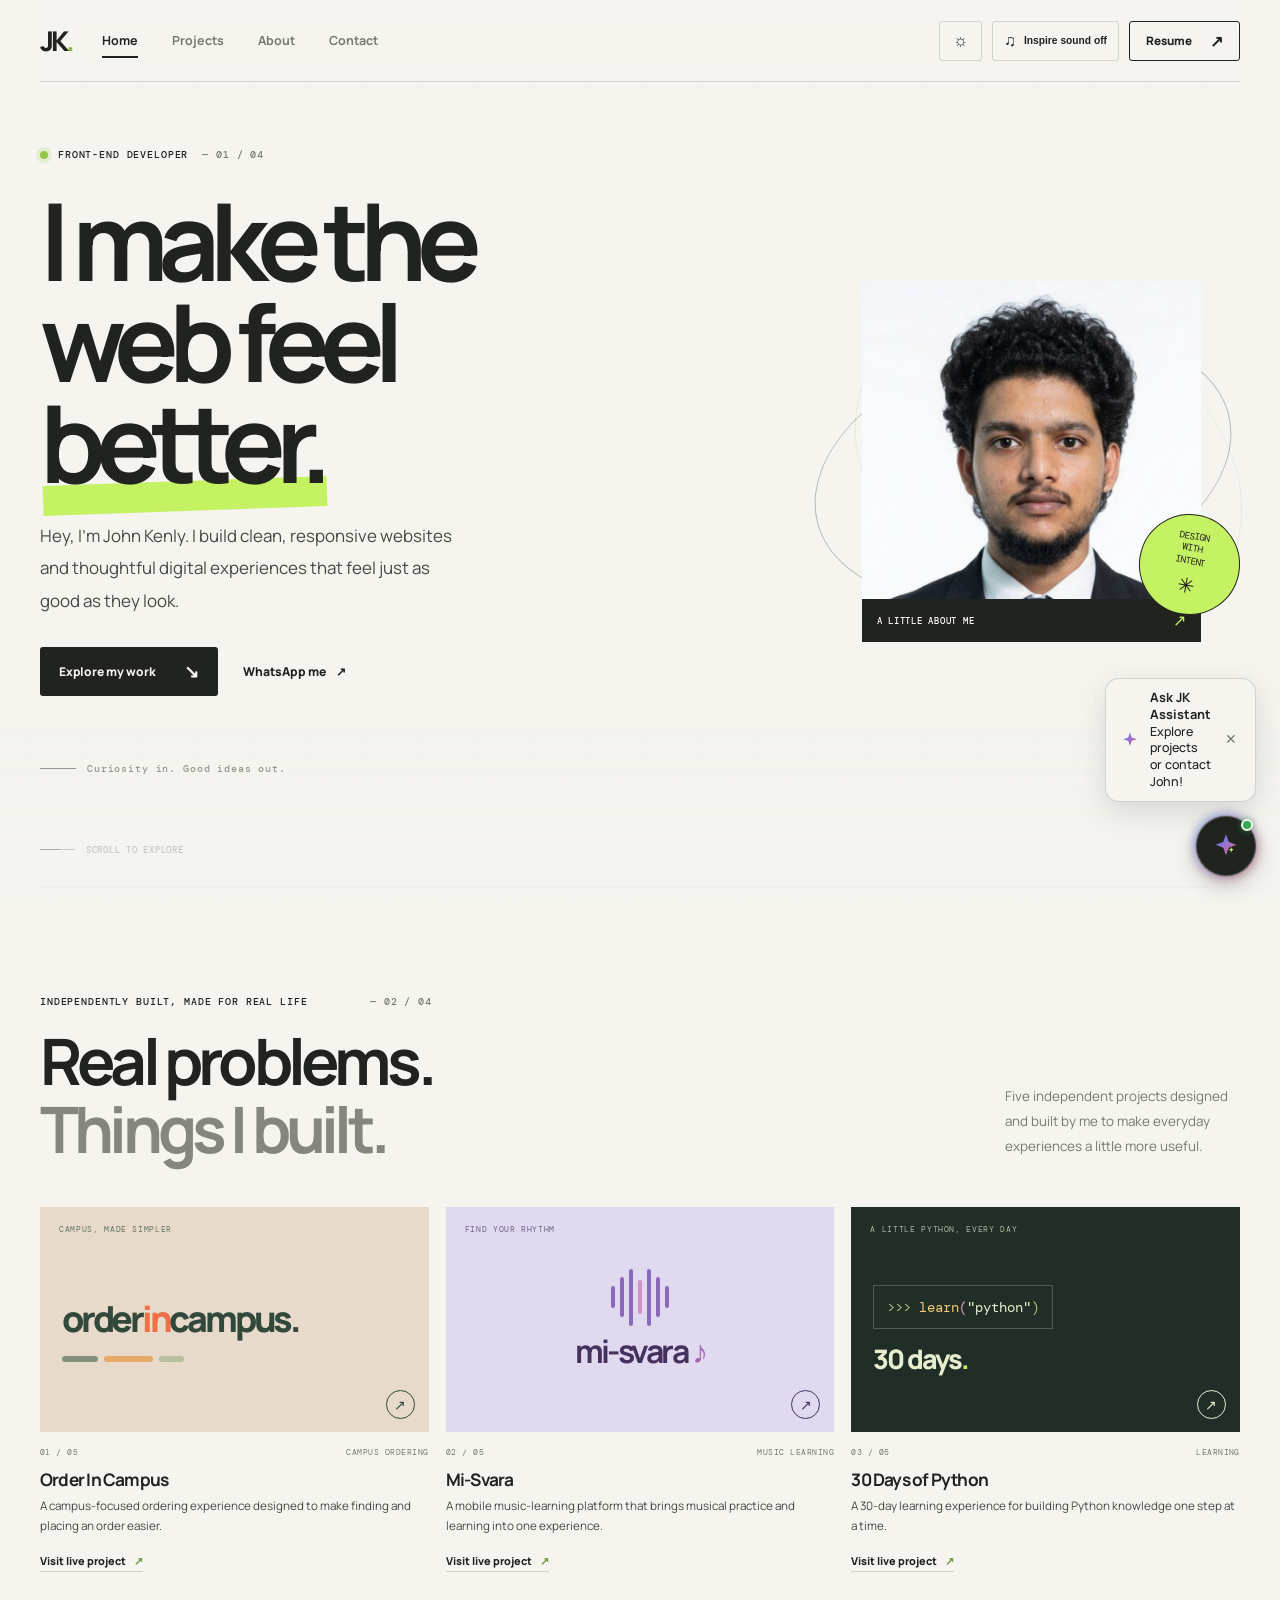
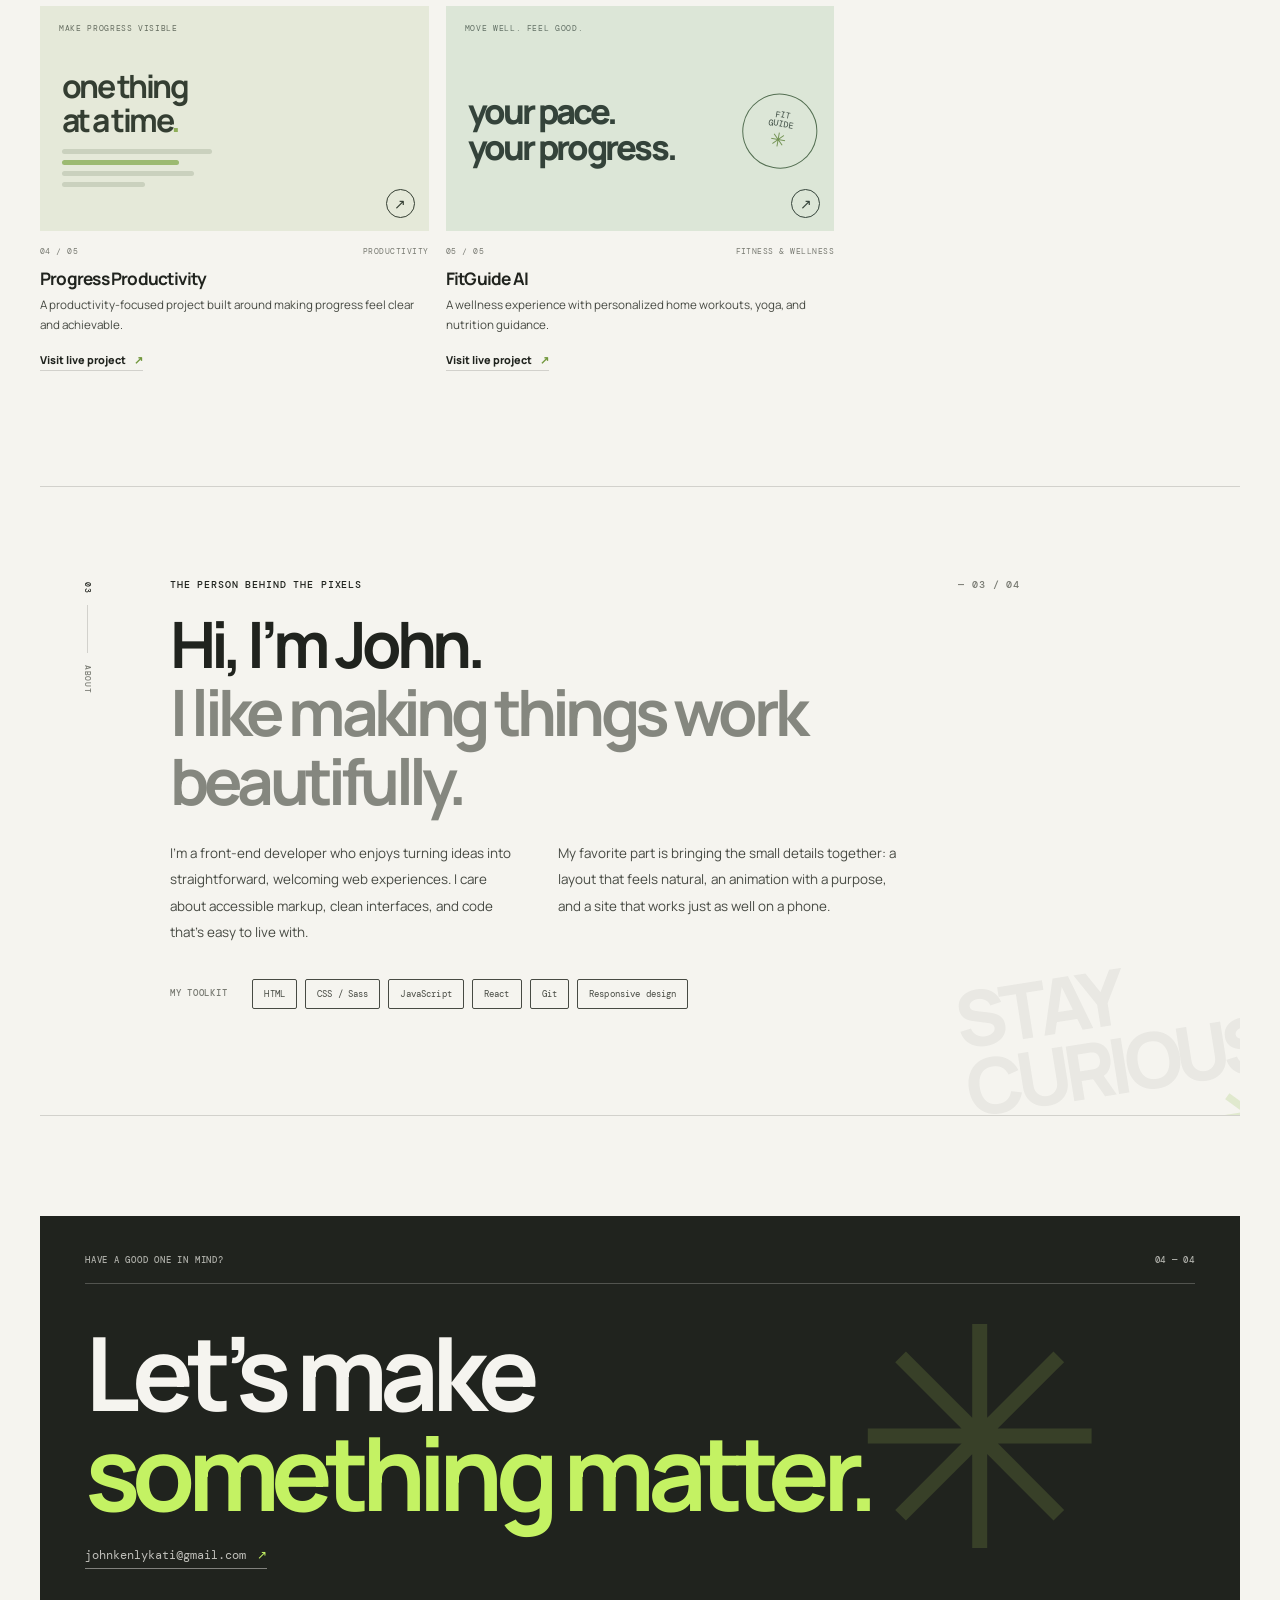
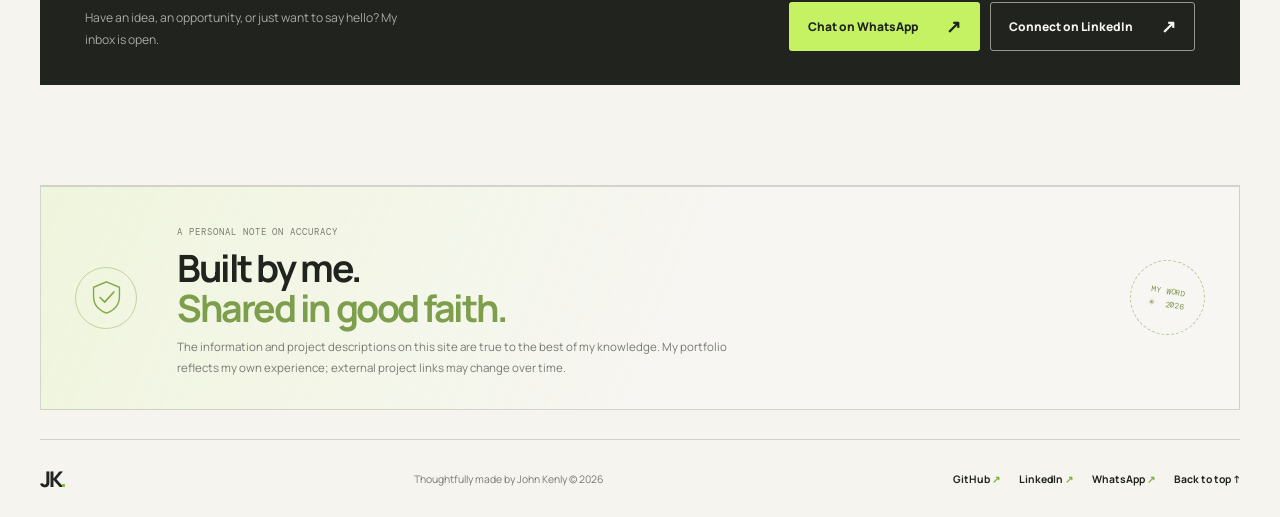
==== commit 3075f101: "Update print statement from 'Hello' to 'Goodbye'" ====
--- a/index.html
+++ b/index.html
@@ -2,328 +2,230 @@
 <html lang="en">
 <head>
   <meta charset="UTF-8">
-  <meta name="viewport" content="width=device-width, initial-scale=1.0">
-  <meta name="description" content="John Kenly — Front-end Developer. Portfolio showcasing responsive UI, projects, and skills.">
+  <meta name="viewport" content="width=device-width, initial-scale=1">
+  <meta name="theme-color" content="#f5f4ef">
+  <meta name="description" content="John Kenly is a front-end developer creating thoughtful, responsive digital experiences.">
+  <link rel="icon" type="image/png" href="../assets/favicon.png">
   <title>John Kenly — Front-end Developer</title>
   <link rel="preconnect" href="https://fonts.googleapis.com">
   <link rel="preconnect" href="https://fonts.gstatic.com" crossorigin>
-  <link href="https://fonts.googleapis.com/css2?family=Inter:wght@300;400;600;700&display=swap" rel="stylesheet">
-  <link rel="stylesheet" href="style.css">
+  <link href="https://fonts.googleapis.com/css2?family=DM+Mono:wght@400;500&family=Manrope:wght@400;500;600;700;800&display=swap" rel="stylesheet">
+  <link rel="stylesheet" href="../css/style.css">
+  <link rel="stylesheet" href="../css/chatbot.css">
+  <script src="../js/script.js" defer></script>
+  <script src="../js/chatbot.js" defer></script>
 </head>
-<body class="is-loading">
-  <div class="loader-screen" aria-hidden="true">
-    <div class="loader-screen__ring"></div>
-    <p>Loading your creative space…</p>
-  </div>
-  <div class="container">
+<body>
+  <div class="scroll-progress" aria-hidden="true"></div>
+  <div class="mobile-bottom-shade" aria-hidden="true"></div>
+  <div class="site-shell">
     <header class="site-header">
-      <a class="brand" href="#home">JOHN KENLY</a>
-      <button class="menu-toggle" type="button" aria-expanded="false" aria-controls="site-nav" aria-label="Toggle navigation">
-        <span></span>
+      <a class="wordmark" href="#home" aria-label="John Kenly, home">JK<span>.</span></a>
+
+      <button class="menu-toggle" type="button" aria-expanded="false" aria-controls="site-nav" aria-label="Open navigation">
         <span></span>
         <span></span>
       </button>
-      <div class="header-actions" id="site-nav">
-        <nav class="site-nav" aria-label="Main navigation">
-          <a class="nav-link" href="#home">Home</a>
-          <a class="nav-link" href="#projects">Projects</a>
+
+      <div class="header-menu" id="site-menu">
+        <nav class="site-nav" id="site-nav" aria-label="Main navigation">
+          <a class="nav-link is-active" href="#home">Home</a>
+          <a class="nav-link" href="#work">Projects</a>
           <a class="nav-link" href="#about">About</a>
           <a class="nav-link" href="#contact">Contact</a>
-          <a class="nav-link" href="/newP/pdfs/myResume.pdf" target="_blank" rel="noopener noreferrer">Resume</a>
         </nav>
-        <div class="controls" aria-label="Utility controls">
-          <div class="theme-switch" role="switch" aria-label="Theme switch">
-            <button class="theme-toggle" type="button" data-theme="dark" aria-pressed="true" title="Switch to light theme">
-              <span class="theme-toggle__thumb"></span>
-              <span class="theme-toggle__icon">🌙</span>
-            </button>
-          </div>
-          <div class="audio-control">
-            <button class="audio-toggle" type="button" aria-pressed="false" title="Start ambient sound">♫</button>
-          </div>
-          <button class="like-btn" aria-pressed="false" title="Like this portfolio">👍 <span class="like-count">0</span></button>
-          <div class="viewers" title="Profile viewers">
-            👀<span class="viewer-count" aria-live="polite">0</span>
-          </div>
+        <div class="menu-actions">
+          <button class="theme-toggle" type="button" aria-label="Switch to dark theme" aria-pressed="false" title="Switch to dark theme">
+            <span class="theme-icon-light" aria-hidden="true">☼</span>
+            <span class="theme-icon-dark" aria-hidden="true">☾</span>
+            <span class="theme-toggle-label">Dark theme</span>
+          </button>
+          <button class="audio-toggle" type="button" aria-label="Turn inspirational music on" aria-pressed="false" title="Turn inspirational music on">
+            <span class="audio-icon" aria-hidden="true">♫</span>
+            <span class="audio-toggle-label">Inspire sound off</span>
+          </button>
+          <a class="header-cta menu-resume" href="../pdfs/myResume.pdf" target="_blank" rel="noopener noreferrer">
+            Resume <span aria-hidden="true">↗</span>
+          </a>
         </div>
       </div>
     </header>
 
     <main>
-      <div class="page-panel active" id="home">
-      <section class="hero" aria-labelledby="intro">
-        <div class="intro">
-          <h1 id="intro">Hi, I’m John — a Front‑end Developer</h1>
-          <p class="lead">I build responsive, accessible, and performant user interfaces using modern web technologies (HTML, CSS, JavaScript). I enjoy crafting delightful user experiences and writing clean, maintainable code.</p>
-          <br><br><br>
-          <div class="cta">
-            <a class="btn" href="#projects">View Projects</a>
-            <a class="btn ghost" href="#contact">Get in touch</a>
-          </div>
-        </div>
-
-        <aside class="profile-card" aria-label="Profile summary" style="border: solid 2.5px rgb(78, 78, 78); ">
-          <div class="avatar-wrap" aria-hidden="true">
-            <div class="avatar" role="img" aria-label="Profile avatar">
-              <img src="imges\IMG_20240907_172921_480.jpg" alt="John Kenly — profile photo" class="avatar-img" width="00" height="700" loading="lazy" decoding="async"  onerror="this.onerror=null;this.src='assets/avatar-placeholder.svg'" />
+      <section class="hero section-wrap" id="home" aria-labelledby="hero-title">
+        <div class="hero-copy">
+          <p class="eyebrow"><span class="status-dot"></span> FRONT-END DEVELOPER <span class="eyebrow-index">— 01 / 04</span></p>
+          <h1 id="hero-title">I make the<br>web feel <span class="highlight">better.</span></h1>
+          <p class="hero-description">Hey, I’m John Kenly. I build clean, responsive websites and thoughtful digital experiences that feel just as good as they look.</p>
+          <div class="hero-actions">
+            <a class="button button-primary" href="#work">Explore my work <span aria-hidden="true">↘</span></a>
+            <a class="text-link" href="https://wa.me/6281734254?text=Hi%20John%2C%20I%20found%20your%20portfolio" target="_blank" rel="noopener noreferrer">WhatsApp me <span aria-hidden="true">↗</span></a>
+          </div>
+          <div class="hero-note">
+            <span class="note-line" aria-hidden="true"></span>
+            <span>Curiosity in. Good ideas out.</span>
+          </div>
+        </div>
+
+        <div class="hero-visual" aria-label="Portrait of John Kenly">
+          <div class="portrait-frame">
+            <img class="portrait" src="../imges/img-m.jpg" alt="John Kenly in a dark suit" width="800" height="800" fetchpriority="high">
+            <span class="portrait-tag">A LITTLE ABOUT ME <span aria-hidden="true">↗</span></span>
+          </div>
+          <div class="orbit orbit-one" aria-hidden="true"></div>
+          <div class="orbit orbit-two" aria-hidden="true"></div>
+          <div class="visual-sticker" aria-hidden="true"><span>DESIGN<br>WITH<br>INTENT</span><span class="sticker-star">✳</span></div>
+          <span class="visual-coordinate" aria-hidden="true">15°30' N&nbsp; 80°03' E</span>
+        </div>
+
+        <a class="scroll-cue" href="#work"><span class="scroll-cue-line"></span> SCROLL TO EXPLORE</a>
+      </section>
+
+      <section class="work section-wrap" id="work" aria-labelledby="work-title">
+        <div class="section-heading" data-reveal>
+          <div>
+            <p class="eyebrow">INDEPENDENTLY BUILT, MADE FOR REAL LIFE <span class="eyebrow-index">— 02 / 04</span></p>
+            <h2 id="work-title">Real problems.<br><span class="heading-muted">Things I built.</span></h2>
+          </div>
+          <p class="section-aside">Five independent projects designed and built by me to make everyday experiences a little more useful.</p>
+        </div>
+
+        <div class="project-grid">
+          <article class="project-card project-card-campus" data-reveal>
+            <a class="project-visual visual-campus" href="https://www.orderincampus.live/" target="_blank" rel="noopener noreferrer" aria-label="Visit Order In Campus">
+              <span class="visual-label">CAMPUS, MADE SIMPLER</span>
+              <span class="visual-campus-name">order<span>in</span>campus.</span>
+              <span class="visual-campus-menu"><i></i><i></i><i></i></span>
+              <span class="visual-open" aria-hidden="true">↗</span>
+            </a>
+            <div class="project-meta"><span>01 / 05</span><span>CAMPUS ORDERING</span></div>
+            <h3>Order In Campus</h3>
+            <p>A campus-focused ordering experience designed to make finding and placing an order easier.</p>
+            <a class="project-link" href="https://www.orderincampus.live/" target="_blank" rel="noopener noreferrer">Visit live project <span aria-hidden="true">↗</span></a>
+          </article>
+
+          <article class="project-card project-card-svara" data-reveal>
+            <a class="project-visual visual-svara" href="https://mi-svara.ai.studio/" target="_blank" rel="noopener noreferrer" aria-label="Visit Mi-Svara">
+              <span class="visual-label">FIND YOUR RHYTHM</span>
+              <span class="visual-svara-mark" aria-hidden="true"><i></i><i></i><i></i><i></i><i></i><i></i><i></i></span>
+              <span class="visual-svara-name">mi-svara<span>♪</span></span>
+              <span class="visual-open" aria-hidden="true">↗</span>
+            </a>
+            <div class="project-meta"><span>02 / 05</span><span>MUSIC LEARNING</span></div>
+            <h3>Mi-Svara</h3>
+            <p>A mobile music-learning platform that brings musical practice and learning into one experience.</p>
+            <a class="project-link" href="https://mi-svara.ai.studio/" target="_blank" rel="noopener noreferrer">Visit live project <span aria-hidden="true">↗</span></a>
+          </article>
+
+          <article class="project-card project-card-python" data-reveal>
+            <a class="project-visual visual-python" href="https://30-days-python.vercel.app/" target="_blank" rel="noopener noreferrer" aria-label="Visit 30 Days of Python">
+              <span class="visual-label">A LITTLE PYTHON, EVERY DAY</span>
+              <span class="visual-python-code" aria-hidden="true"><span>&gt;&gt;&gt;</span> <span>learn</span><span>(</span><span>"python"</span><span>)</span></span>
+              <span class="visual-python-days">30 days<span>.</span></span>
+              <span class="visual-open" aria-hidden="true">↗</span>
+            </a>
+            <div class="project-meta"><span>03 / 05</span><span>LEARNING</span></div>
+            <h3>30 Days of Python</h3>
+            <p>A 30-day learning experience for building Python knowledge one step at a time.</p>
+            <a class="project-link" href="https://30-days-python.vercel.app/" target="_blank" rel="noopener noreferrer">Visit live project <span aria-hidden="true">↗</span></a>
+          </article>
+
+          <article class="project-card project-card-progress" data-reveal>
+            <a class="project-visual visual-progress" href="https://progress-productivity.vercel.app/index.html" target="_blank" rel="noopener noreferrer" aria-label="Visit Progress Productivity">
+              <span class="visual-label">MAKE PROGRESS VISIBLE</span>
+              <span class="visual-progress-title">one thing<br>at a time<span>.</span></span>
+              <span class="visual-progress-bars" aria-hidden="true"><i></i><i></i><i></i><i></i></span>
+              <span class="visual-open" aria-hidden="true">↗</span>
+            </a>
+            <div class="project-meta"><span>04 / 05</span><span>PRODUCTIVITY</span></div>
+            <h3>Progress Productivity</h3>
+            <p>A productivity-focused project built around making progress feel clear and achievable.</p>
+            <a class="project-link" href="https://progress-productivity.vercel.app/index.html" target="_blank" rel="noopener noreferrer">Visit live project <span aria-hidden="true">↗</span></a>
+          </article>
+
+          <article class="project-card project-card-fitness" data-reveal>
+            <a class="project-visual visual-fitness" href="https://fitness-app-ashy-xi.vercel.app/" target="_blank" rel="noopener noreferrer" aria-label="Visit FitGuide AI">
+              <span class="visual-label">MOVE WELL. FEEL GOOD.</span>
+              <span class="visual-fitness-title">your pace.<br>your progress.</span>
+              <span class="visual-fitness-stamp" aria-hidden="true">FIT<br>GUIDE<br><span>✳</span></span>
+              <span class="visual-open" aria-hidden="true">↗</span>
+            </a>
+            <div class="project-meta"><span>05 / 05</span><span>FITNESS &amp; WELLNESS</span></div>
+            <h3>FitGuide AI</h3>
+            <p>A wellness experience with personalized home workouts, yoga, and nutrition guidance.</p>
+            <a class="project-link" href="https://fitness-app-ashy-xi.vercel.app/" target="_blank" rel="noopener noreferrer">Visit live project <span aria-hidden="true">↗</span></a>
+          </article>
+        </div>
+      </section>
+
+      <section class="about section-wrap" id="about" aria-labelledby="about-title">
+        <div class="about-marker" aria-hidden="true"><span>03</span><span class="marker-rule"></span><span>ABOUT</span></div>
+        <div class="about-content" data-reveal>
+          <p class="eyebrow">THE PERSON BEHIND THE PIXELS <span class="eyebrow-index">— 03 / 04</span></p>
+          <h2 id="about-title">Hi, I’m John.<br><span class="heading-muted">I like making things work beautifully.</span></h2>
+          <div class="about-columns">
+            <p>I’m a front-end developer who enjoys turning ideas into straightforward, welcoming web experiences. I care about accessible markup, clean interfaces, and code that’s easy to live with.</p>
+            <p>My favorite part is bringing the small details together: a layout that feels natural, an animation with a purpose, and a site that works just as well on a phone.</p>
+          </div>
+          <div class="toolkit">
+            <span class="toolkit-label">MY TOOLKIT</span>
+            <ul class="tool-list" aria-label="Technologies and tools">
+              <li>HTML</li><li>CSS / Sass</li><li>JavaScript</li><li>React</li><li>Git</li><li>Responsive design</li>
+            </ul>
+          </div>
+        </div>
+        <div class="about-decoration" aria-hidden="true"><span>STAY</span><span>CURIOUS</span><span>✳</span></div>
+      </section>
+
+      <section class="contact section-wrap" id="contact" aria-labelledby="contact-title">
+        <div class="contact-panel" data-reveal>
+          <div class="contact-topline"><span>HAVE A GOOD ONE IN MIND?</span><span>04 — 04</span></div>
+          <h2 id="contact-title">Let’s make<br><span>something matter.</span></h2>
+          <a class="contact-email" href="mailto:johnkenlykati@gmail.com">johnkenlykati@gmail.com <span aria-hidden="true">↗</span></a>
+          <div class="contact-bottom">
+            <p>Have an idea, an opportunity, or just want to say hello? My inbox is open.</p>
+            <div class="contact-actions">
+              <a class="button button-light" href="https://wa.me/6281734254?text=Hi%20John%2C%20I%20found%20your%20portfolio" target="_blank" rel="noopener noreferrer">Chat on WhatsApp <span aria-hidden="true">↗</span></a>
+              <a class="button button-outline-light" href="https://linkedin.com/in/mrjohnkenly" target="_blank" rel="noopener noreferrer">Connect on LinkedIn <span aria-hidden="true">↗</span></a>
             </div>
           </div>
-          <div class="profile-content">
-            <div class="role">Front-end Developer</div>
-            <div class="profile-name">John Kenly</div>
-            <p class="profile-desc">Focused on building accessible interfaces and reusable component systems. Open to collaborations and new projects.</p>
-
-            <div class="socials" aria-label="Social links">
-              <a class="social-link" href="https://github.com/mrjohnkenly" target="_blank" rel="noopener noreferrer" aria-label="GitHub"><svg viewBox="0 0 24 24" width="20" height="20" fill="currentColor" aria-hidden="true"><path d="M12 .5C5.65.5.5 5.65.5 12c0 5.09 3.29 9.41 7.86 10.94.58.11.79-.25.79-.56 0-.28-.01-1.02-.02-2-3.2.7-3.88-1.54-3.88-1.54-.53-1.36-1.3-1.72-1.3-1.72-1.06-.73.08-.72.08-.72 1.17.08 1.79 1.2 1.79 1.2 1.04 1.78 2.73 1.27 3.4.97.11-.76.41-1.27.74-1.56-2.55-.29-5.23-1.27-5.23-5.66 0-1.25.45-2.28 1.19-3.08-.12-.29-.52-1.47.11-3.06 0 0 .97-.31 3.18 1.18.92-.26 1.9-.39 2.88-.39.98 0 1.96.13 2.88.39 2.21-1.49 3.18-1.18 3.18-1.18.63 1.59.23 2.77.11 3.06.74.8 1.19 1.83 1.19 3.08 0 4.4-2.68 5.36-5.24 5.64.42.36.8 1.08.8 2.18 0 1.58-.02 2.86-.02 3.25 0 .31.21.68.8.56C20.71 21.41 24 17.09 24 12 24 5.65 18.35.5 12 .5z"></path></svg></a>
-              <a class="social-link" href="https://linkedin.com/in/mrjohnkenly" target="_blank" rel="noopener noreferrer" aria-label="LinkedIn"><svg viewBox="0 0 24 24" width="20" height="20" fill="currentColor" aria-hidden="true"><path d="M4.98 3.5C4.98 4.88 3.86 6 2.48 6S0 4.88 0 3.5 1.12 1 2.5 1 4.98 2.12 4.98 3.5zM.22 8.98h4.5V24h-4.5V8.98zm7.5 0h4.32v2.06h.06c.6-1.14 2.06-2.34 4.24-2.34 4.54 0 5.38 2.98 5.38 6.84V24h-4.5v-7.38c0-1.76-.03-4.03-2.46-4.03-2.46 0-2.84 1.92-2.84 3.9V24h-4.5V8.98z"></path></svg></a>
-              <a class="social-link" href="mailto:johnkenlykati@gmail.com" target="_blank" rel="noopener noreferrer" aria-label="Email" title="Email"><svg viewBox="0 0 24 24" width="20" height="20" fill="currentColor" aria-hidden="true"><path d="M20 4H4a2 2 0 00-2 2v12a2 2 0 002 2h16a2 2 0 002-2V6a2 2 0 00-2-2zm0 2l-8 5-8-5h16zm0 12H4V8l8 5 8-5v10z"></path></svg></a>
-              <a class="social-link" href="https://wa.me/6281734254?text=Hi%20John%2C%20I%20found%20your%20portfolio" target="_blank" rel="noopener noreferrer" aria-label="WhatsApp" title="WhatsApp"><svg viewBox="0 0 24 24" width="20" height="20" fill="currentColor" aria-hidden="true"><path d="M12 2C6.48 2 2 6.48 2 12c0 1.85.5 3.57 1.38 5.06L2 22l5.1-1.33A9.97 9.97 0 0012 22c5.52 0 10-4.48 10-10S17.52 2 12 2zm5.03 14.54c-.32.9-1.86 1.73-2.58 1.84-.69.11-1.54.16-3.7-.59-3.03-1.01-5-3.6-5.17-3.83-.17-.23-1.41-1.82-1.41-3.49 0-1.66.9-2.43 1.22-2.77.32-.34.7-.37.93-.37.24 0 .51 0 .78 0 .26 0 .61-.1.93.73.32.83 1.08 2.85 1.17 3.06.1.2.18.45.04.73-.14.27-.22.43-.4.66-.18.23-.38.5-.53.66-.14.16-.26.28-.05.55.21.27 1.17 1.88 2.52 3.03 1.73 1.48 2.97 1.8 3.36 1.99.4.19 1.02.12 1.39-.49.37-.61.52-1.06.58-1.17.07-.11.03-.24-.09-.37z"></path></svg></a>
-              <a class="social-link" href="https://instagram.com/mrjohnkenly" target="_blank" rel="noopener noreferrer" aria-label="Instagram"><svg viewBox="0 0 24 24" width="20" height="20" fill="currentColor" aria-hidden="true"><path d="M12 2.2c3.2 0 3.584.012 4.85.07 1.17.055 1.96.24 2.42.4a4.92 4.92 0 011.77 1.02 4.92 4.92 0 011.02 1.77c.16.46.345 1.25.4 2.42.058 1.266.07 1.65.07 4.85s-.012 3.584-.07 4.85c-.055 1.17-.24 1.96-.4 2.42a4.92 4.92 0 01-1.02 1.77 4.92 4.92 0 01-1.77 1.02c-.46.16-1.25.345-2.42.4-1.266.058-1.65.07-4.85.07s-3.584-.012-4.85-.07c-1.17-.055-1.96-.24-2.42-.4a4.92 4.92 0 01-1.77-1.02 4.92 4.92 0 01-1.02-1.77c-.16-.46-.345-1.25-.4-2.42C2.212 15.584 2.2 15.2 2.2 12s.012-3.584.07-4.85c.055-1.17.24-1.96.4-2.42a4.92 4.92 0 011.02-1.77A4.92 4.92 0 015.46 2.67c.46-.16 1.25-.345 2.42-.4C8.416 2.212 8.8 2.2 12 2.2zm0 2.2c-2.98 0-3.333.01-4.507.065-1.07.05-1.65.23-2.04.385-.52.206-.89.452-1.285.848-.396.395-.641.764-.848 1.284-.154.39-.335.97-.385 2.04-.055 1.174-.065 1.526-.065 4.506 0 2.98.01 3.333.065 4.507.05 1.07.23 1.65.385 2.04.206.52.452.89.848 1.285.395.396.764.641 1.284.848.39.154.97.335 2.04.385 1.174.055 1.526.065 4.506.065 2.98 0 3.333-.01 4.507-.065 1.07-.05 1.65-.23 2.04-.385.52-.206.89-.452 1.285-.848.396-.395.641-.764.848-1.284.154-.39.335-.97.385-2.04.055-1.174.065-1.526.065-4.506 0-2.98-.01-3.333-.065-4.507-.05-1.07-.23-1.65-.385-2.04-.206-.52-.452-.89-.848-1.285-.395-.396-.764-.641-1.284-.848-.39-.154-.97-.335-2.04-.385C15.333 4.41 14.98 4.4 12 4.4zm0 3.08a4.52 4.52 0 110 9.04 4.52 4.52 0 010-9.04zm0 1.86a2.66 2.66 0 100 5.32 2.66 2.66 0 000-5.32zm4.9-3.78a1.05 1.05 0 11-2.1 0 1.05 1.05 0 012.1 0z"></path></svg></a>
-            </div>
-          </div>
-        </aside>
-      </section><br><br>
+          <span class="contact-star" aria-hidden="true">✳</span>
+        </div>
+      </section>
+    </main>
+
+    <footer class="site-footer">
+      <section class="footer-declaration" aria-labelledby="declaration-title">
+        <div class="declaration-mark" aria-hidden="true">
+          <svg viewBox="0 0 40 40" fill="none">
+            <path d="M20 3 34 9v10c0 9-6 15-14 18C12 34 6 28 6 19V9l14-6Z" stroke="currentColor" stroke-width="1.5"/>
+            <path d="m13 20 5 5 10-11" stroke="currentColor" stroke-width="1.8" stroke-linecap="round" stroke-linejoin="round"/>
+          </svg>
+        </div>
+        <div class="declaration-copy">
+          <span class="declaration-label">A PERSONAL NOTE ON ACCURACY</span>
+          <h2 id="declaration-title">Built by me.<br><span>Shared in good faith.</span></h2>
+          <p>The information and project descriptions on this site are true to the best of my knowledge. My portfolio reflects my own experience; external project links may change over time.</p>
+        </div>
+        <span class="declaration-stamp" aria-hidden="true">MY WORD<br>✳&nbsp; 2026</span>
+      </section>
+      <div class="footer-bottom">
+        <a class="footer-mark" href="#home">JK<span>.</span></a>
+        <p>Thoughtfully made by John Kenly <span aria-hidden="true">©</span> <span id="year">2026</span></p>
+        <div class="footer-links">
+          <a href="https://github.com/mrjohnkenly" target="_blank" rel="noopener noreferrer">GitHub <span aria-hidden="true">↗</span></a>
+          <a href="https://linkedin.com/in/mrjohnkenly" target="_blank" rel="noopener noreferrer">LinkedIn <span aria-hidden="true">↗</span></a>
+          <a href="https://wa.me/6281734254" target="_blank" rel="noopener noreferrer">WhatsApp <span aria-hidden="true">↗</span></a>
+          <a href="#home">Back to top ↑</a>
+        </div>
       </div>
-
-      <div class="page-panel" id="projects">
-      <section aria-labelledby="projects-heading" >
-        <h2 id="projects-heading" style="text-align: center; text-decoration: underline;">Featured Projects</h2><br>
-        <div class="grid" style="margin-top:18px ;" >
-          <article class="card" style="border: solid 1px rgba(0, 0, 0, 0.285); ">
-            <div style="height:120px;border-radius:8px;background:linear-gradient(90deg,#1f2937,#111827);display:flex;align-items:center;justify-content:center;color:var(--muted)">Project screenshot</div>
-            <h3>Project One</h3>
-            <p>Responsive UI with interactive components and animations. Built with Vanilla JS and CSS Grid.</p>
-            <div style="display:flex;gap:8px;margin-top:10px"><a href="#" class="btn" style="padding:8px 12px;font-size:13px">Live</a><a href="#" class="btn ghost" style="padding:8px 12px;font-size:13px">GitHub</a></div>
-          </article>
-
-          <article class="card" style="border: solid 1px rgba(0, 0, 0, 0.285); ">
-            <div style="height:120px;border-radius:8px;background:linear-gradient(90deg,#0f1724,#071527);display:flex;align-items:center;justify-content:center;color:var(--muted)">Project screenshot</div>
-            <h3>Project Two</h3>
-            <p>Design system with reusable components and comprehensive documentation. Includes accessibility checks.</p>
-            <div style="display:flex;gap:8px;margin-top:10px"><a href="#" class="btn" style="padding:8px 12px;font-size:13px">Live</a><a href="#" class="btn ghost" style="padding:8px 12px;font-size:13px">GitHub</a></div>
-          </article>
-
-          <article class="card" style="border: solid 1px rgba(0, 0, 0, 0.285); ">
-            <div style="height:120px;border-radius:8px;background:linear-gradient(90deg,#23334d,#11314b);display:flex;align-items:center;justify-content:center;color:var(--muted)">Project screenshot</div>
-            <h3>Project Three</h3>
-            <p>Single Page Application with client-side routing and optimized performance for mobile devices.</p>
-            <div style="display:flex;gap:8px;margin-top:10px"><a href="#" class="btn" style="padding:8px 12px;font-size:13px">Live</a><a href="#" class="btn ghost" style="padding:8px 12px;font-size:13px">GitHub</a></div>
-          </article>
-        </div>
-      </section><br><br>
-      </div>
-
-      <div class="page-panel" id="about">
-      <section aria-labelledby="about-heading">
-        <h2 id="about-heading" style="margin-top:36px ; text-align: center;text-decoration: underline;">About Me</h2>
-        <p style="color:var(--muted);margin-top:8px;text-align:justify;" >I’m a front-end developer who enjoys turning designs into usable products. I focus on writing accessible markup, modular CSS, and performant JavaScript.</p>
-
-        <div class="about-grid" aria-hidden="false">
-            
-            <div class="about-block" aria-label="Education">
-                <h3>Education :-</h3>
-                <table class="info-table" role="table" aria-label="Education history">
-                    <caption class="sr-only">Education history</caption>
-                    <thead>
-                        <tr><th scope="col">Year</th><th scope="col">Program</th><th scope="col">Institution</th></tr>
-                    </thead>
-                    <tbody>
-                        <tr><td>2020</td><td>B.Sc. Computer Science</td><td>State University</td></tr>
-                        <tr><td>2018</td><td>Front‑end Bootcamp</td><td>DevWorks Academy</td></tr>
-                    </tbody>
-                </table>
-            </div><br>
-            <div class="about-block" aria-label="Skills">
-              <h3>Skills :-</h3>
-              <p style="color:var(--muted);margin-top:6px;">Core front-end skills and tools I use regularly.</p>
-              <div class="skills-list" style="margin-top:8px;" aria-label="Skills and proficiency">
-                <!-- Each .skill uses data-percent to represent proficiency; adjust values as needed -->
-  
-                <div class="skill" data-percent="95">
-                  <div class="skill-meta"><span class="skill-name">HTML</span><span class="skill-value">95%</span></div>
-                  <div class="skill-bar" role="progressbar" aria-valuemin="0" aria-valuemax="100" aria-valuenow="95">
-                    <div class="skill-fill" style="width:0%"></div>
-                  </div>
-                </div>
-  
-                <div class="skill" data-percent="90">
-                  <div class="skill-meta"><span class="skill-name">CSS / SASS</span><span class="skill-value">90%</span></div>
-                  <div class="skill-bar" role="progressbar" aria-valuemin="0" aria-valuemax="100" aria-valuenow="90">
-                    <div class="skill-fill" style="width:0%"></div>
-                  </div>
-                </div>
-  
-                <div class="skill" data-percent="88">
-                  <div class="skill-meta"><span class="skill-name">JavaScript (ES6+)</span><span class="skill-value">88%</span></div>
-                  <div class="skill-bar" role="progressbar" aria-valuemin="0" aria-valuemax="100" aria-valuenow="88">
-                    <div class="skill-fill" style="width:0%"></div>
-                  </div>
-                </div>
-  
-                <div class="skill" data-percent="82">
-                  <div class="skill-meta"><span class="skill-name">React</span><span class="skill-value">82%</span></div>
-                  <div class="skill-bar" role="progressbar" aria-valuemin="0" aria-valuemax="100" aria-valuenow="82">
-                    <div class="skill-fill" style="width:0%"></div>
-                  </div>
-                </div>
-  
-                <div class="skill" data-percent="60">
-                  <div class="skill-meta"><span class="skill-name">Java Basics</span><span class="skill-value">60%</span></div>
-                  <div class="skill-bar" role="progressbar" aria-valuemin="0" aria-valuemax="100" aria-valuenow="60">
-                    <div class="skill-fill" style="width:0%"></div>
-                  </div>
-                </div>
-  
-                <div class="skill" data-percent="65">
-                  <div class="skill-meta"><span class="skill-name">Python</span><span class="skill-value">65%</span></div>
-                  <div class="skill-bar" role="progressbar" aria-valuemin="0" aria-valuemax="100" aria-valuenow="65">
-                    <div class="skill-fill" style="width:0%"></div>
-                  </div>
-                </div>
-  
-                <div class="skill" data-percent="75">
-                  <div class="skill-meta"><span class="skill-name">Performance</span><span class="skill-value">75%</span></div>
-                  <div class="skill-bar" role="progressbar" aria-valuemin="0" aria-valuemax="100" aria-valuenow="75">
-                    <div class="skill-fill" style="width:0%"></div>
-                  </div>
-                </div>
-  
-                <div class="skill" data-percent="85">
-                  <div class="skill-meta"><span class="skill-name">Git</span><span class="skill-value">85%</span></div>
-                  <div class="skill-bar" role="progressbar" aria-valuemin="0" aria-valuemax="100" aria-valuenow="85">
-                    <div class="skill-fill" style="width:0%"></div>
-                  </div>
-                </div>
-  
-              </div>
-            </div><br>
-            
-          <div class="about-block" aria-label="Hobbies">
-            <h3>Hobbies :-</h3>
-            <p style="color:var(--muted);margin-top:6px;">When I'm not coding, I enjoy:</p>
-            <ul style="margin-top:8px;color:var(--muted)">
-              <li>Photography & editing</li>
-              <li>Open-source contributions</li>
-              <li>Hiking and outdoor activities</li>
-              <li>Learning new UI patterns</li>
-            </ul>
-          </div><br>
-
-          <div class="about-block" aria-label="Family details">
-            <h3>More Info :-</h3>
-            <p style="color:var(--muted);margin-top:6px;">A short note about my family.</p>
-            <table class="info-table" role="table" aria-label="Family details">
-              <caption class="sr-only">More Info</caption>
-              <tbody>
-                <tr><td><strong>Father</strong></td><td>Kati John Benny</td></tr>
-                <tr><td><strong>Mother</strong></td><td>Kati Kavitha</td></tr>
-                <tr><td><strong>Location</strong></td><td>Ongole, Andhra Pradesh</td></tr>
-                <tr><td><strong>Nationality</strong></td><td>Indian</td></tr>
-              </tbody>
-            </table>
-          </div>
-        </div>
-      </section>
-      </div>
-
-      <div class="page-panel" id="contact">
-      <section aria-labelledby="contact-heading">
-        <h2 id="contact-heading" style="margin-top:36px ; text-align: center;text-decoration: underline;">Contact</h2>
-
-        <form id="contact-form" class="contact-form" data-endpoint="" method="post" novalidate aria-describedby="contact-desc" style="margin-top:18px; max-width:600px; margin-left:auto; margin-right:auto;background-color: rgba(143, 143, 143, 0.822); border: solid 1px rgba(0, 0, 0, 0.285); padding:15px; border-radius:8px;">
-          <p id="contact-desc" style="color:var(--muted);margin-top:8px;text-align: justify;">Use this form to send me a short message — I’ll reply as soon as I can. If you prefer, use the email link below.</p>
-
-          <div class="form-row">
-            <label for="name">Name *</label>
-            <input id="name" name="name" type="text" required placeholder="Your full name">
-          </div>
-
-          <div class="form-row">
-            <label for="email">Email *</label>
-            <input id="email" name="email" type="email" required placeholder="you@example.com">
-          </div>
-
-          <div class="form-row">
-            <label for="company">Company (optional)</label>
-            <input id="company" name="company" type="text" placeholder="Company or role">
-          </div>
-
-          <div class="form-row">
-            <label for="subject">Subject *</label>
-            <input id="subject" name="subject" type="text" required placeholder="Subject or position">
-          </div>
-
-          <div class="form-row">
-              <label for="message">Message *</label>
-              <textarea id="message" name="message" rows="6" required placeholder="Tell me about the role or project..."></textarea>
-            </div>
-            
-            <div class="form-row form-actions">
-                <button type="submit" class="btn">Send message</button>
-            <button type="button" class="btn ghost" id="clear-form">Clear</button>
-            <div class="form-status" aria-live="polite"></div>
-          </div>
-
-          <input type="hidden" name="source" value="Portfolio contact form">
-        </form>
-
-      </section>
-      <section id="Sm" aria-labelledby="Sm">
-        <h2 id="about-heading" style="margin-top:36px ; text-align: center; text-decoration: underline;">Social Networks</h2>
-      
-        <p style="color:var(--muted);margin-top:8px;text-align:justify; text-align: center;" >I’m active on the networks below — feel free to follow or reach out.</p>
-      
-        <ul class="social-list" aria-label="Social links">
-          <li class="social-item">
-            <a class="social-link" href="https://github.com/mrjohnkenly" target="_blank" rel="noopener noreferrer">
-              <svg viewBox="0 0 24 24" width="20" height="20" fill="currentColor" aria-hidden="true"><path d="M12 .5C5.65.5.5 5.65.5 12c0 5.09 3.29 9.41 7.86 10.94.58.11.79-.25.79-.56 0-.28-.01-1.02-.02-2-3.2.7-3.88-1.54-3.88-1.54-.53-1.36-1.3-1.72-1.3-1.72-1.06-.73.08-.72.08-.72 1.17.08 1.79 1.2 1.79 1.2 1.04 1.78 2.73 1.27 3.4.97.11-.76.41-1.27.74-1.56-2.55-.29-5.23-1.27-5.23-5.66 0-1.25.45-2.28 1.19-3.08-.12-.29-.52-1.47.11-3.06 0 0 .97-.31 3.18 1.18.92-.26 1.9-.39 2.88-.39.98 0 1.96.13 2.88.39 2.21-1.49 3.18-1.18 3.18-1.18.63 1.59.23 2.77.11 3.06.74.8 1.19 1.83 1.19 3.08 0 4.4-2.68 5.36-5.24 5.64.42.36.8 1.08.8 2.18 0 1.58-.02 2.86-.02 3.25 0 .31.21.68.8.56C20.71 21.41 24 17.09 24 12 24 5.65 18.35.5 12 .5z"></path></svg>
-              <div class="social-meta"><div class="social-name">GitHub</div><div class="social-handle">@mrjohnkenly</div></div>
-            </a>
-          </li>
-      
-          <li class="social-item">
-            <a class="social-link" href="https://linkedin.com/in/mrjohnkenly" target="_blank" rel="noopener noreferrer">
-              <svg viewBox="0 0 24 24" width="20" height="20" fill="currentColor" aria-hidden="true"><path d="M4.98 3.5C4.98 4.88 3.86 6 2.48 6S0 4.88 0 3.5 1.12 1 2.5 1 4.98 2.12 4.98 3.5zM.22 8.98h4.5V24h-4.5V8.98zm7.5 0h4.32v2.06h.06c.6-1.14 2.06-2.34 4.24-2.34 4.54 0 5.38 2.98 5.38 6.84V24h-4.5v-7.38c0-1.76-.03-4.03-2.46-4.03-2.46 0-2.84 1.92-2.84 3.9V24h-4.5V8.98z"></path></svg>
-              <div class="social-meta"><div class="social-name">LinkedIn</div><div class="social-handle">Mr John Kenly</div></div>
-            </a>
-          </li>
-      
-          <li class="social-item">
-            <a class="social-link" href="mailto:johnkenlykati@gmail.com">
-              <svg viewBox="0 0 24 24" width="20" height="20" fill="currentColor" aria-hidden="true"><path d="M20 4H4a2 2 0 00-2 2v12a2 2 0 002 2h16a2 2 0 002-2V6a2 2 0 00-2-2zm0 2l-8 5-8-5h16zm0 12H4V8l8 5 8-5v10z"></path></svg>
-              <div class="social-meta"><div class="social-name">Email</div><div class="social-handle">johnkenlykati@gmail.com</div></div>
-            </a>
-          </li>
-      
-          <li class="social-item">
-            <a class="social-link" href="https://wa.me/6281734254" target="_blank" rel="noopener noreferrer">
-              <svg viewBox="0 0 24 24" width="20" height="20" fill="currentColor" aria-hidden="true"><path d="M12 2C6.48 2 2 6.48 2 12c0 1.85.5 3.57 1.38 5.06L2 22l5.1-1.33A9.97 9.97 0 0012 22c5.52 0 10-4.48 10-10S17.52 2 12 2zm5.03 14.54c-.32.9-1.86 1.73-2.58 1.84-.69.11-1.54.16-3.7-.59-3.03-1.01-5-3.6-5.17-3.83-.17-.23-1.41-1.82-1.41-3.49 0-1.66.9-2.43 1.22-2.77.32-.34.7-.37.93-.37.24 0 .51 0 .78 0 .26 0 .61-.1.93.73.32.83 1.08 2.85 1.17 3.06.1.2.18.45.04.73-.14.27-.22.43-.4.66-.18.23-.38.5-.53.66-.14.16-.26.28-.05.55.21.27 1.17 1.88 2.52 3.03 1.73 1.48 2.97 1.8 3.36 1.99.4.19 1.02.12 1.39-.49.37-.61.52-1.06.58-1.17.07-.11.03-.24-.09-.37z"></path></svg>
-              <div class="social-meta"><div class="social-name">WhatsApp</div><div class="social-handle">+62 817-342-54</div></div>
-            </a>
-          </li>
-      
-          <li class="social-item">
-            <a class="social-link" href="https://instagram.com/mrjohnkenly" target="_blank" rel="noopener noreferrer">
-              <svg viewBox="0 0 24 24" width="20" height="20" fill="currentColor" aria-hidden="true"><path d="M12 2.2c3.2 0 3.584.012 4.85.07 1.17.055 1.96.24 2.42.4a4.92 4.92 0 011.77 1.02 4.92 4.92 0 011.02 1.77c.16.46.345 1.25.4 2.42.058 1.266.07 1.65.07 4.85s-.012 3.584-.07 4.85c-.055 1.17-.24 1.96-.4 2.42a4.92 4.92 0 01-1.02 1.77 4.92 4.92 0 01-1.77 1.02c-.46.16-1.25.345-2.42.4-1.266.058-1.65.07-4.85.07s-3.584-.012-4.85-.07c-1.17-.055-1.96-.24-2.42-.4a4.92 4.92 0 01-1.77-1.02 4.92 4.92 0 01-1.02-1.77c-.16-.46-.345-1.25-.4-2.42C2.212 15.584 2.2 15.2 2.2 12s.012-3.584.07-4.85c.055-1.17.24-1.96.4-2.42a4.92 4.92 0 011.02-1.77A4.92 4.92 0 015.46 2.67c.46-.16 1.25-.345 2.42-.4C8.416 2.212 8.8 2.2 12 2.2zm0 2.2c-2.98 0-3.333.01-4.507.065-1.07.05-1.65.23-2.04.385-.52.206-.89.452-1.285.848-.396.395-.641.764-.848 1.284-.154.39-.335.97-.385 2.04-.055 1.174-.065 1.526-.065 4.506 0 2.98.01 3.333.065 4.507.05 1.07.23 1.65.385 2.04.206.52.452.89.848 1.285.395.396.764.641 1.284.848.39.154.97.335 2.04.385 1.174.055 1.526.065 4.506.065 2.98 0 3.333-.01 4.507-.065 1.07-.05 1.65-.23 2.04-.385.52-.206.89-.452 1.285-.848.396-.395.641-.764.848-1.284.154-.39.335-.97.385-2.04.055-1.174.065-1.526.065-4.506 0-2.98-.01-3.333-.065-4.507-.05-1.07-.23-1.65-.385-2.04-.206-.52-.452-.89-.848-1.285-.395-.396-.764-.641-1.284-.848-.39-.154-.97-.335-2.04-.385C15.333 4.41 14.98 4.4 12 4.4zm0 3.08a4.52 4.52 0 110 9.04 4.52 4.52 0 010-9.04zm0 1.86a2.66 2.66 0 100 5.32 2.66 2.66 0 000-5.32zm4.9-3.78a1.05 1.05 0 11-2.1 0 1.05 1.05 0 012.1 0z"></path></svg>
-              <div class="social-meta"><div class="social-name">Instagram</div><div class="social-handle">@mrjohnkenly</div></div>
-            </a>
-          </li>
-      
-        </ul>
-      </section><br><br>
-      </div>
-    </main>
-    
-    <button id="back-to-top" class="back-to-top" aria-label="Back to top" title="Back to top" aria-hidden="true">
-      <svg viewBox="0 0 24 24" width="20" height="20" aria-hidden="true" focusable="false"><path d="M12 4l-8 8h5v8h6v-8h5z" fill="currentColor"/></svg>
-      <span class="sr-only">Back to top</span>
-    </button>
-
-    <footer>
-      <p>© 2026 John Kenly — Built with HTML, CSS & JS</p>
     </footer>
   </div>
 
-  <script src="script.js"></script>
+  <div class="custom-cursor" aria-hidden="true">
+    <span class="cursor-ring"></span>
+    <span class="cursor-dot"></span>
+    <span class="cursor-label">MOVE</span>
+  </div>
 </body>
-</html>+</html>
--- a/css/style.css
+++ b/css/style.css
@@ -0,0 +1,734 @@
+:root {
+  color-scheme: light;
+  --paper: #f5f4ef;
+  --ink: #20231e;
+  --soft-ink: #474a43;
+  --muted: #787a72;
+  --lime: #c4f263;
+  --line: rgba(32, 35, 30, .16);
+  --header-bg: rgba(245, 244, 239, .92);
+  --grain: rgba(32, 35, 30, .12);
+  --cursor-fill: rgba(196, 242, 99, .25);
+  --bottom-shade: rgba(245, 244, 239, .88);
+  --mono: "DM Mono", "Courier New", monospace;
+  --sans: "Manrope", "Segoe UI", sans-serif;
+  --page-width: 1200px;
+}
+
+:root[data-theme="dark"] {
+  color-scheme: dark;
+  --paper: #191b17;
+  --ink: #f1f0e8;
+  --soft-ink: #d0d0c6;
+  --muted: #aaa99d;
+  --lime: #c4f263;
+  --line: rgba(241, 240, 232, .2);
+  --header-bg: rgba(25, 27, 23, .93);
+  --grain: rgba(241, 240, 232, .12);
+  --cursor-fill: rgba(196, 242, 99, .26);
+  --bottom-shade: rgba(25, 27, 23, .9);
+}
+:root[data-theme="dark"] .contact-panel { background: #10120f; color: #f5f4ef; }
+:root[data-theme="dark"] .button-outline-light { border-color: rgba(245, 244, 239, .55); color: #f5f4ef; }
+
+* { box-sizing: border-box; }
+html { scroll-behavior: smooth; scroll-padding-top: 104px; }
+body {
+  margin: 0;
+  background: var(--paper);
+  color: var(--ink);
+  font-family: var(--sans);
+  -webkit-font-smoothing: antialiased;
+}
+body::before {
+  position: fixed;
+  z-index: -1;
+  inset: 0;
+  background-image: radial-gradient(var(--grain) .65px, transparent .65px);
+  background-size: 7px 7px;
+  content: "";
+  opacity: .22;
+  pointer-events: none;
+}
+a { color: inherit; }
+button, a { -webkit-tap-highlight-color: transparent; }
+a:focus-visible, button:focus-visible {
+  outline: 2px solid #5a8220;
+  outline-offset: 5px;
+}
+.site-shell { width: min(calc(100% - 72px), var(--page-width)); margin-inline: auto; }
+.scroll-progress {
+  position: fixed;
+  z-index: 20;
+  inset: 0 auto auto 0;
+  width: 100%;
+  height: 3px;
+  background: var(--lime);
+  transform: scaleX(0);
+  transform-origin: left;
+}
+.mobile-bottom-shade {
+  position: fixed;
+  z-index: 8;
+  right: 0;
+  bottom: 0;
+  left: 0;
+  display: block;
+  height: 20vh;
+  background: linear-gradient(to top, var(--bottom-shade), transparent);
+  pointer-events: none;
+}
+
+/* Header */
+.site-header {
+  position: sticky;
+  z-index: 10;
+  top: 0;
+  display: flex;
+  min-height: 82px;
+  align-items: center;
+  justify-content: space-between;
+  gap: 30px;
+  border-bottom: 1px solid var(--line);
+  background: var(--header-bg);
+  transition: min-height .25s ease, background .25s ease, box-shadow .25s ease;
+  backdrop-filter: blur(18px);
+}
+.site-header.is-compact { min-height: 68px; box-shadow: 0 8px 24px rgba(32, 35, 30, .055); }
+.wordmark, .footer-mark {
+  flex: 0 0 auto;
+  font-size: 1.7rem;
+  font-weight: 800;
+  letter-spacing: -.11em;
+  text-decoration: none;
+}
+.wordmark span, .footer-mark span { color: #86b837; }
+.site-nav { display: flex; align-items: center; gap: 34px; }
+.header-menu { display: flex; flex: 1; align-items: center; justify-content: space-between; gap: 20px; }
+.menu-actions { display: flex; align-items: center; gap: 10px; }
+.nav-link {
+  position: relative;
+  padding-block: 9px;
+  color: var(--muted);
+  font-size: .78rem;
+  font-weight: 700;
+  text-decoration: none;
+  transition: color .2s ease;
+}
+.nav-link::after {
+  position: absolute;
+  right: 0;
+  bottom: 0;
+  left: 0;
+  height: 2px;
+  background: var(--ink);
+  content: "";
+  transform: scaleX(0);
+  transform-origin: left;
+  transition: transform .25s ease;
+}
+.nav-link:hover, .nav-link.is-active { color: var(--ink); }
+.nav-link:hover::after, .nav-link.is-active::after { transform: scaleX(1); }
+.header-cta {
+  display: inline-flex;
+  min-height: 40px;
+  align-items: center;
+  gap: 18px;
+  padding: 0 16px;
+  border: 1px solid var(--ink);
+  border-radius: 3px;
+  font-size: .73rem;
+  font-weight: 800;
+  text-decoration: none;
+  transition: background .2s ease, color .2s ease, transform .2s ease;
+}
+.header-cta:hover { background: var(--ink); color: var(--paper); transform: translateY(-2px); }
+.header-cta span { font-size: 1rem; }
+.menu-toggle { display: none; }
+.theme-toggle {
+  display: inline-flex;
+  width: 43px;
+  height: 40px;
+  flex: 0 0 auto;
+  align-items: center;
+  justify-content: center;
+  gap: 5px;
+  border: 1px solid var(--line);
+  border-radius: 3px;
+  background: transparent;
+  color: var(--ink);
+  cursor: pointer;
+  transition: background .2s ease, color .2s ease, border-color .2s ease;
+}
+.theme-toggle:hover { background: var(--ink); color: var(--paper); }
+.theme-toggle span { font-size: 1.03rem; line-height: 1; }
+.theme-toggle .theme-toggle-label { display: none; font-size: .78rem; font-weight: 700; }
+:root[data-theme="light"] .theme-icon-dark, :root[data-theme="dark"] .theme-icon-light { display: none; }
+.audio-toggle {
+  display: inline-flex;
+  min-height: 40px;
+  flex: 0 0 auto;
+  align-items: center;
+  justify-content: center;
+  gap: 8px;
+  padding: 0 11px;
+  border: 1px solid var(--line);
+  border-radius: 3px;
+  background: transparent;
+  color: var(--ink);
+  cursor: pointer;
+  transition: background .2s ease, color .2s ease, border-color .2s ease;
+}
+.audio-toggle:hover, .audio-toggle[aria-pressed="true"] { border-color: var(--ink); background: var(--ink); color: var(--paper); }
+.audio-icon { font-size: 1rem; }
+.audio-toggle-label { font-size: .64rem; font-weight: 700; white-space: nowrap; }
+.audio-toggle[aria-pressed="true"] .audio-icon { color: var(--lime); animation: audio-note 1.2s ease-in-out infinite alternate; }
+@keyframes audio-note { to { transform: translateY(-2px) rotate(9deg); } }
+
+/* Hero */
+.section-wrap { scroll-margin-top: 100px; }
+.hero {
+  position: relative;
+  display: grid;
+  min-height: min(780px, calc(100svh - 82px));
+  grid-template-columns: 1fr .82fr;
+  align-items: center;
+  gap: 7%;
+  padding-block: 66px 102px;
+}
+.hero-copy { position: relative; z-index: 1; padding-bottom: 10px; animation: rise-in .8s .12s both; }
+.eyebrow, .card-number, .toolkit-label, .contact-topline, .visual-coordinate, .scroll-cue, .portrait-tag, .hero-note, .about-marker {
+  font-family: var(--mono);
+  font-size: .63rem;
+  font-weight: 500;
+  letter-spacing: .085em;
+}
+.eyebrow { display: flex; align-items: center; gap: 10px; margin: 0 0 28px; }
+.eyebrow-index { margin-left: auto; color: var(--muted); }
+.hero-copy > .eyebrow { justify-content: flex-start; }
+.hero-copy > .eyebrow .eyebrow-index { margin-left: 4px; }
+.status-dot { width: 8px; height: 8px; border-radius: 50%; background: #93c748; box-shadow: 0 0 0 4px rgba(147, 199, 72, .17); }
+.hero h1 {
+  margin: 0;
+  font-size: clamp(4.2rem, 8.4vw, 7.65rem);
+  font-weight: 700;
+  letter-spacing: -.095em;
+  line-height: .94;
+}
+.highlight { position: relative; z-index: 0; white-space: nowrap; }
+.highlight::after {
+  position: absolute;
+  z-index: -1;
+  right: -.035em;
+  bottom: .04em;
+  left: .025em;
+  height: .28em;
+  background: var(--lime);
+  content: "";
+  transform: rotate(-2deg);
+}
+.hero-description {
+  max-width: 420px;
+  margin: 28px 0 0;
+  color: var(--soft-ink);
+  font-size: clamp(.94rem, 1.5vw, 1.06rem);
+  line-height: 1.9;
+}
+.hero-actions { display: flex; align-items: center; gap: 25px; margin-top: 30px; }
+.button {
+  display: inline-flex;
+  min-height: 49px;
+  align-items: center;
+  justify-content: center;
+  gap: 28px;
+  padding: 0 18px;
+  border: 1px solid transparent;
+  border-radius: 3px;
+  font-size: .75rem;
+  font-weight: 800;
+  text-decoration: none;
+  transition: color .2s ease, background .2s ease, transform .2s ease, box-shadow .2s ease;
+}
+.button:hover { transform: translateY(-3px); box-shadow: 0 8px 20px rgba(0, 0, 0, .14); }
+.button-primary { background: var(--ink); color: var(--paper); }
+.button-primary:hover { background: #38402c; }
+.button span { font-size: 1.1rem; }
+.text-link {
+  display: inline-flex;
+  align-items: center;
+  gap: 10px;
+  font-size: .76rem;
+  font-weight: 800;
+  text-decoration: none;
+}
+.text-link span { transition: transform .2s ease; }
+.text-link:hover span { transform: translate(3px, -3px); }
+.hero-note { display: flex; align-items: center; gap: 11px; margin-top: 66px; color: var(--muted); }
+.note-line { width: 36px; height: 1px; background: var(--muted); }
+
+/* Portrait and orbit illustration */
+.hero-visual {
+  position: relative;
+  width: min(100%, 430px);
+  justify-self: end;
+  aspect-ratio: 1 / 1.05;
+  animation: rise-in .9s .3s both;
+}
+.portrait-frame {
+  position: absolute;
+  z-index: 1;
+  inset: 9% 9% 11% 12%;
+  overflow: hidden;
+  background: #deddd6;
+}
+.portrait { width: 100%; height: 100%; object-fit: cover; object-position: center 36%; transition: transform .8s cubic-bezier(.2,.8,.2,1); }
+.hero-visual:hover .portrait { transform: scale(1.045); }
+.portrait-tag {
+  position: absolute;
+  right: 0;
+  bottom: 0;
+  left: 0;
+  display: flex;
+  min-height: 43px;
+  align-items: center;
+  justify-content: space-between;
+  padding-inline: 15px;
+  background: var(--ink);
+  color: white;
+  font-size: .56rem;
+}
+.portrait-tag { background: #20231e; color: #fff; }
+.portrait-tag > span { color: var(--lime); }
+.portrait-tag span { color: var(--lime); font-size: 1rem; }
+.orbit { position: absolute; border: 1px solid rgba(32, 35, 30, .28); border-radius: 50%; }
+.orbit-one { inset: 1% 1% 0 0; transform: rotate(-15deg) scaleY(.57); }
+.orbit-two { inset: -6% -3% -7% 8%; border-style: dashed; opacity: .4; transform: rotate(29deg) scaleY(.6); }
+.visual-sticker {
+  position: absolute;
+  z-index: 2;
+  right: 0;
+  bottom: 17%;
+  display: flex;
+  width: 101px;
+  height: 101px;
+  flex-direction: column;
+  align-items: center;
+  justify-content: center;
+  border: 1px solid var(--ink);
+  border-radius: 50%;
+  background: var(--lime);
+  font-family: var(--mono);
+  font-size: .59rem;
+  line-height: 1.3;
+  text-align: center;
+  transform: rotate(10deg);
+  animation: sticker-float 5s ease-in-out infinite;
+}
+.sticker-star { margin-top: 5px; font-size: 1.3rem; }
+.visual-coordinate { position: absolute; z-index: 2; right: 4%; bottom: 1%; color: var(--muted); font-size: .55rem; }
+.scroll-cue { position: absolute; bottom: 31px; left: 0; display: flex; align-items: center; gap: 11px; color: var(--muted); font-size: .55rem; text-decoration: none; }
+.scroll-cue-line { position: relative; width: 35px; height: 1px; background: var(--muted); }
+.scroll-cue-line::after { position: absolute; inset: 0; background: var(--ink); content: ""; transform: scaleX(.55); transform-origin: left; animation: line-pulse 1.5s ease-in-out infinite alternate; }
+
+/* What I do */
+.work { padding-block: 107px 115px; border-top: 1px solid var(--line); }
+.section-heading { display: flex; align-items: end; justify-content: space-between; gap: 45px; margin-bottom: 43px; }
+.section-heading .eyebrow, .about .eyebrow { margin-bottom: 19px; }
+h2 { font-size: clamp(2.4rem, 5vw, 4.45rem); font-weight: 700; letter-spacing: -.075em; line-height: 1.07; }
+.section-heading h2, .about h2 { margin: 0; }
+.heading-muted { color: #85877f; }
+.section-aside { max-width: 235px; margin: 0 0 5px; color: var(--muted); font-size: .84rem; line-height: 1.85; }
+.project-grid { display: grid; grid-template-columns: repeat(3, minmax(0, 1fr)); gap: 34px 17px; }
+.project-card { min-width: 0; }
+.project-visual {
+  position: relative;
+  display: flex;
+  min-height: 225px;
+  flex-direction: column;
+  align-items: flex-start;
+  justify-content: center;
+  overflow: hidden;
+  padding: 22px;
+  text-decoration: none;
+  transition: transform .25s ease, box-shadow .25s ease;
+}
+.project-visual:hover { transform: translateY(-4px); box-shadow: 0 14px 28px rgba(32, 35, 30, .12); }
+.visual-label { position: absolute; top: 17px; left: 19px; font-family: var(--mono); font-size: .51rem; letter-spacing: .08em; opacity: .72; }
+.visual-open { position: absolute; right: 14px; bottom: 13px; display: grid; width: 29px; height: 29px; place-items: center; border: 1px solid currentColor; border-radius: 50%; font-size: .88rem; transition: color .2s ease, background .2s ease, transform .2s ease; }
+.project-visual:hover .visual-open { transform: rotate(45deg); }
+.visual-campus { background: #e7daca; color: #31483b; }
+.visual-campus-name { margin-top: 17px; font-size: clamp(1.6rem, 2.8vw, 2.3rem); font-weight: 800; letter-spacing: -.09em; }
+.visual-campus-name span { color: #ed7047; }
+.visual-campus-menu { display: flex; gap: 6px; margin-top: 13px; }
+.visual-campus-menu i { width: 36px; height: 6px; border-radius: 9px; background: #82917d; }
+.visual-campus-menu i:nth-child(2) { width: 49px; background: #e8a869; }
+.visual-campus-menu i:nth-child(3) { width: 25px; background: #b7c09e; }
+.visual-svara { align-items: center; background: #e1d9f0; color: #44315d; }
+.visual-svara .visual-label { left: 19px; }
+.visual-svara-mark { display: flex; height: 63px; align-items: center; justify-content: center; gap: 5px; }
+.visual-svara-mark i { width: 4px; height: 22px; border-radius: 8px; background: #8969ba; }
+.visual-svara-mark i:nth-child(2), .visual-svara-mark i:nth-child(6) { height: 40px; }
+.visual-svara-mark i:nth-child(3), .visual-svara-mark i:nth-child(5) { height: 57px; }
+.visual-svara-mark i:nth-child(4) { height: 34px; background: #d092c3; }
+.visual-svara-name { font-size: 2rem; font-weight: 700; letter-spacing: -.08em; }
+.visual-svara-name span { margin-left: 5px; color: #a465aa; }
+.visual-python { background: #202e27; color: #e7edcf; }
+.visual-python-code { margin-top: 23px; padding: 12px 13px; border: 1px solid rgba(231, 237, 207, .24); font-family: var(--mono); font-size: clamp(.75rem, 1.15vw, .9rem); }
+.visual-python-code span:first-child, .visual-python-code span:last-child { color: #a4bf77; }
+.visual-python-code span:nth-child(2) { color: #f2cb7b; }
+.visual-python-code span:nth-child(3) { color: #d99cba; }
+.visual-python-days { margin-top: 11px; font-size: 1.68rem; font-weight: 800; letter-spacing: -.07em; }
+.visual-python-days span { color: var(--lime); }
+.visual-progress { background: #e5e9d9; color: #343e32; }
+.visual-progress-title { margin-top: 21px; font-size: clamp(1.5rem, 2.6vw, 2rem); font-weight: 700; letter-spacing: -.08em; line-height: 1.05; }
+.visual-progress-title span { color: #8eae58; }
+.visual-progress-bars { display: flex; width: 100%; max-width: 150px; flex-direction: column; gap: 6px; margin-top: 12px; }
+.visual-progress-bars i { height: 5px; border-radius: 4px; background: #cad1be; }
+.visual-progress-bars i:nth-child(2) { width: 78%; background: #9cba71; }
+.visual-progress-bars i:nth-child(3) { width: 88%; }
+.visual-progress-bars i:nth-child(4) { width: 55%; }
+.visual-fitness { background: #dce6d7; color: #34433a; }
+.visual-fitness-title { margin-top: 22px; font-size: clamp(1.55rem, 2.7vw, 2.15rem); font-weight: 800; letter-spacing: -.08em; line-height: 1.06; }
+.visual-fitness-stamp { position: absolute; top: 50%; right: 21px; display: grid; width: 75px; height: 75px; place-content: center; border: 1px solid #546f52; border-radius: 50%; font-family: var(--mono); font-size: .53rem; line-height: 1.15; text-align: center; transform: rotate(10deg) translateY(-33%); }
+.visual-fitness-stamp span { color: #729252; font-size: 1.2rem; }
+.project-meta { display: flex; justify-content: space-between; gap: 8px; margin-top: 15px; color: var(--muted); font-family: var(--mono); font-size: .51rem; letter-spacing: .06em; }
+.project-card h3 { margin: 10px 0 5px; font-size: 1.08rem; letter-spacing: -.045em; }
+.project-card > p { min-height: 44px; margin: 0; color: var(--soft-ink); font-size: .73rem; line-height: 1.75; }
+.project-link { display: inline-flex; align-items: center; gap: 8px; margin-top: 13px; padding-bottom: 3px; border-bottom: 1px solid var(--line); font-size: .68rem; font-weight: 800; text-decoration: none; transition: color .2s ease, border-color .2s ease; }
+.project-link span { color: #71973c; transition: transform .2s ease; }
+.project-link:hover { border-color: #71973c; color: #638632; }
+.project-link:hover span { transform: translate(3px, -3px); }
+.tool-list { display: flex; flex-wrap: wrap; gap: 7px; margin: auto 0 0; padding: 0; list-style: none; }
+.tool-list li { padding: 7px 9px; border: 1px solid currentColor; border-radius: 2px; font-family: var(--mono); font-size: .52rem; letter-spacing: .015em; }
+
+/* About */
+.about {
+  position: relative;
+  display: grid;
+  grid-template-columns: 95px 1fr;
+  gap: 35px;
+  padding-block: 91px 106px;
+  overflow: hidden;
+  border-top: 1px solid var(--line);
+  border-bottom: 1px solid var(--line);
+}
+.about-marker { display: flex; align-items: center; gap: 12px; align-self: start; padding-top: 4px; color: var(--muted); font-size: .52rem; writing-mode: vertical-rl; }
+.about-marker > span:first-child { color: var(--ink); }
+.marker-rule { width: 1px; height: 48px; background: var(--line); }
+.about-content { position: relative; z-index: 1; max-width: 850px; }
+.about h2 { max-width: 760px; }
+.about-columns { display: grid; grid-template-columns: 1fr 1fr; gap: 36px; max-width: 740px; margin-top: 25px; }
+.about-columns p { margin: 0; color: var(--soft-ink); font-size: .84rem; line-height: 1.95; }
+.toolkit { display: flex; align-items: flex-start; gap: 25px; margin-top: 34px; }
+.toolkit-label { flex: 0 0 auto; padding-top: 8px; color: var(--muted); font-size: .55rem; }
+.tool-list { gap: 8px; }
+.tool-list li { padding: 8px 11px; color: var(--soft-ink); font-size: .59rem; }
+.about-decoration { position: absolute; right: -28px; bottom: -56px; display: grid; color: rgba(32, 35, 30, .055); font-size: clamp(2rem, 6vw, 5rem); font-weight: 800; letter-spacing: -.09em; line-height: .9; transform: rotate(-9deg); }
+.about-decoration span:last-child { color: rgba(135, 184, 55, .18); font-size: 5rem; text-align: right; }
+
+/* Contact and footer */
+.contact { padding-block: 100px; }
+.contact-panel { position: relative; overflow: hidden; padding: 38px 45px 34px; background: var(--ink); color: var(--paper); }
+.contact-topline { display: flex; justify-content: space-between; padding-bottom: 17px; border-bottom: 1px solid rgba(245, 244, 239, .23); color: rgba(245, 244, 239, .66); font-size: .57rem; }
+.contact-panel h2 { position: relative; z-index: 1; margin: 38px 0 19px; font-size: clamp(3rem, 8vw, 6.4rem); line-height: .98; }
+.contact-panel h2 span { color: var(--lime); }
+.contact-email { position: relative; z-index: 1; display: inline-flex; align-items: center; gap: 11px; padding-bottom: 5px; border-bottom: 1px solid rgba(245, 244, 239, .45); color: rgba(245, 244, 239, .75); font-family: var(--mono); font-size: .78rem; text-decoration: none; transition: color .2s ease, border-color .2s ease; }
+.contact-email:hover { border-color: var(--lime); color: var(--lime); }
+.contact-email span { color: var(--lime); }
+.contact-bottom { position: relative; z-index: 1; display: flex; align-items: end; justify-content: space-between; gap: 20px; margin-top: 33px; }
+.contact-bottom p { max-width: 320px; margin: 0; color: rgba(245, 244, 239, .64); font-size: .76rem; line-height: 1.8; }
+.contact-actions { display: flex; flex-wrap: wrap; gap: 10px; }
+.button-light { flex: 0 0 auto; background: var(--lime); color: var(--ink); }
+.button-light:hover { background: #d4ff89; }
+.button-outline-light { flex: 0 0 auto; border-color: rgba(245, 244, 239, .55); color: var(--paper); }
+.button-outline-light:hover { border-color: var(--lime); color: var(--lime); }
+.contact-star { position: absolute; top: 13%; right: 11%; color: rgba(196, 242, 99, .14); font-size: clamp(10rem, 24vw, 20rem); line-height: 1; animation: star-turn 35s linear infinite; }
+.site-footer { border-top: 1px solid var(--line); }
+.footer-declaration {
+  position: relative;
+  display: grid;
+  grid-template-columns: 74px minmax(0, 1fr) auto;
+  align-items: center;
+  gap: 28px;
+  margin-block: 0 29px;
+  padding: 31px 34px;
+  overflow: hidden;
+  border: 1px solid var(--line);
+  background: linear-gradient(112deg, rgba(196, 242, 99, .15), transparent 54%), rgba(255, 255, 255, .22);
+}
+:root[data-theme="dark"] .footer-declaration { background: linear-gradient(112deg, rgba(196, 242, 99, .09), transparent 54%), rgba(255, 255, 255, .025); }
+.declaration-mark { display: grid; width: 62px; height: 62px; place-items: center; border: 1px solid rgba(132, 171, 75, .45); border-radius: 50%; color: #83a944; }
+.declaration-mark svg { width: 37px; height: 37px; }
+.declaration-copy { max-width: 590px; }
+.declaration-label { color: var(--muted); font-family: var(--mono); font-size: .55rem; letter-spacing: .11em; }
+.declaration-copy h2 { margin: 8px 0 8px; font-size: clamp(1.55rem, 3vw, 2.35rem); letter-spacing: -.065em; line-height: 1.08; }
+.declaration-copy h2 span { color: #7d9e4b; }
+:root[data-theme="dark"] .declaration-copy h2 span { color: var(--lime); }
+.declaration-copy p { max-width: 590px; margin: 0; color: var(--muted); font-size: .72rem; line-height: 1.8; }
+.declaration-stamp { display: grid; width: 75px; height: 75px; place-content: center; border: 1px dashed rgba(132, 171, 75, .6); border-radius: 50%; color: #799344; font-family: var(--mono); font-size: .49rem; line-height: 1.65; text-align: center; transform: rotate(9deg); }
+.footer-bottom { display: flex; min-height: 78px; align-items: center; justify-content: space-between; gap: 20px; border-top: 1px solid var(--line); }
+.footer-mark { font-size: 1.35rem; }
+.footer-bottom > p { margin: 0; color: var(--muted); font-size: .65rem; }
+.footer-links { display: flex; flex-wrap: wrap; gap: 19px; }
+.footer-links a { font-size: .65rem; font-weight: 700; text-decoration: none; transition: color .2s ease; }
+.footer-links a:hover { color: #6d972f; }
+.footer-links span { color: #80af35; }
+
+/* Scroll reveals and entrance motion */
+[data-reveal] { transition: opacity .65s ease, transform .65s cubic-bezier(.2,.75,.25,1); }
+.js-motion [data-reveal] { opacity: 0; transform: translateY(24px); }
+.js-motion [data-reveal].is-visible { opacity: 1; transform: translateY(0); }
+.js-motion .project-card:nth-child(2), .js-motion .project-card:nth-child(5) { transition-delay: .1s; }
+.js-motion .project-card:nth-child(3) { transition-delay: .2s; }
+.js-motion .project-card:nth-child(4) { transition-delay: .3s; }
+@keyframes rise-in { from { opacity: 0; transform: translateY(23px); } to { opacity: 1; transform: translateY(0); } }
+@keyframes sticker-float { 0%, 100% { translate: 0 0; } 50% { translate: 0 -8px; } }
+@keyframes line-pulse { to { transform: scaleX(1); } }
+@keyframes star-turn { to { rotate: 360deg; } }
+
+/* Colorful cursor glow and motion trail. */
+.custom-cursor { display: none; }
+.cursor-trail { display: none; }
+@media (hover: hover) and (pointer: fine), (pointer: coarse) {
+  .custom-cursor {
+    position: fixed;
+    z-index: 9999;
+    top: 0;
+    left: 0;
+    display: grid;
+    width: 62px;
+    height: 62px;
+    place-items: center;
+    pointer-events: none;
+    opacity: 0;
+    transition: opacity .2s ease;
+    will-change: transform;
+  }
+  @media (pointer: coarse) {
+    body.has-touch-cursor, body.has-touch-cursor a, body.has-touch-cursor button { cursor: auto; }
+    .has-touch-cursor .custom-cursor { width: 58px; height: 58px; }
+    .has-touch-cursor .cursor-ring {
+      inset: 4px;
+      border: 2px solid rgba(255, 255, 255, .92);
+      background: radial-gradient(circle, rgba(116, 255, 221, .18), rgba(138, 77, 255, .08) 52%, transparent 72%);
+      box-shadow: 0 0 12px rgba(91, 255, 221, .9), 0 0 26px rgba(57, 148, 255, .78), 0 0 42px rgba(255, 65, 190, .48);
+      animation: cursor-glow 1.6s ease-in-out infinite alternate, cursor-turn 5s linear infinite;
+    }
+    .has-touch-cursor .cursor-ring::before, .has-touch-cursor .cursor-ring::after { background: #fff; box-shadow: 0 0 8px #64ffe1; }
+    .has-touch-cursor .cursor-dot { width: 9px; height: 9px; background: #fff; box-shadow: 0 0 12px 4px rgba(100, 255, 225, .8); }
+    .has-touch-cursor .cursor-label { display: none; }
+    .has-touch-cursor .custom-cursor.is-touching .cursor-ring { inset: -2px; }
+  }
+  .custom-cursor.is-visible { opacity: 1 !important; visibility: visible; transition: none; }
+  .cursor-ring {
+    position: absolute;
+    inset: 3px;
+    border: 2px solid #64ffe1;
+    border-radius: 50%;
+    background: radial-gradient(circle, rgba(100, 255, 225, .18), rgba(129, 82, 255, .1) 48%, transparent 72%);
+    box-shadow: 0 0 0 2px var(--paper), 0 0 12px rgba(100, 255, 225, .8), 0 0 25px rgba(72, 144, 255, .7), 0 0 38px rgba(255, 70, 200, .45);
+    transition: inset .22s ease, background .22s ease, border-color .22s ease, box-shadow .22s ease;
+    animation: cursor-turn 8s linear infinite;
+  }
+  .cursor-ring::before, .cursor-ring::after { position: absolute; top: 50%; left: 50%; width: 5px; height: 5px; border-radius: 50%; background: #fff; box-shadow: 0 0 7px #64ffe1; content: ""; }
+  .cursor-ring::before { transform: translate(-22px, -22px); }
+  .cursor-ring::after { transform: translate(17px, 17px); }
+  .cursor-dot { width: 7px; height: 7px; border-radius: 50%; background: #fff; box-shadow: 0 0 0 2px #64ffe1, 0 0 12px 4px rgba(100, 255, 225, .75); transition: transform .2s ease, background .2s ease; }
+  .cursor-label { position: absolute; bottom: 10px; padding: 2px 4px; border-radius: 2px; background: var(--ink); color: var(--paper); font-family: var(--mono); font-size: .42rem; font-weight: 500; letter-spacing: .04em; opacity: .92; transform: scale(.85); transition: opacity .18s ease, transform .18s ease; }
+  .custom-cursor.is-hovering .cursor-ring {
+    inset: -8px;
+    border-color: #fff;
+    background: radial-gradient(circle, rgba(100, 255, 225, .38), rgba(129, 82, 255, .28) 48%, rgba(255, 70, 200, .14) 72%);
+    box-shadow: 0 0 0 2px var(--paper), 0 0 16px rgba(100, 255, 225, .95), 0 0 32px rgba(72, 144, 255, .85), 0 0 48px rgba(255, 70, 200, .65);
+  }
+  .custom-cursor.is-hovering .cursor-dot { transform: scale(0); }
+  .custom-cursor.is-hovering .cursor-label {
+    top: 50%;
+    bottom: auto;
+    display: grid;
+    width: 48px;
+    min-height: 24px;
+    place-items: center;
+    padding: 3px 4px;
+    overflow: hidden;
+    background: transparent;
+    color: var(--ink);
+    font-family: var(--sans);
+    font-size: .53rem;
+    font-weight: 800;
+    letter-spacing: -.045em;
+    line-height: 1.05;
+    text-align: center;
+    text-overflow: ellipsis;
+    white-space: nowrap;
+    transform: translateY(-50%) scale(1.2);
+  }
+  .custom-cursor.is-pressed .cursor-ring { inset: 5px; }
+  .cursor-trail {
+    position: fixed;
+    z-index: 9998;
+    inset: 0;
+    display: block;
+    width: 100%;
+    height: 100%;
+    pointer-events: none;
+  }
+  @keyframes cursor-turn { to { rotate: 360deg; } }
+  @keyframes cursor-glow {
+    from { filter: hue-rotate(0deg); opacity: .72; }
+    to { filter: hue-rotate(65deg); opacity: 1; }
+  }
+}
+
+/* Tablet and phone */
+@media (max-width: 850px) {
+  .site-shell { width: min(calc(100% - 48px), var(--page-width)); }
+  .site-header { gap: 14px; }
+  .header-menu { gap: 12px; }
+  .site-nav { gap: 17px; }
+  .menu-actions { gap: 7px; }
+  .theme-toggle { width: 37px; }
+  .menu-resume { gap: 8px; padding-inline: 10px; }
+  .hero { min-height: auto; grid-template-columns: 1fr .8fr; gap: 4%; padding-block: 90px 104px; }
+  .hero h1 { font-size: clamp(4rem, 9vw, 6rem); }
+  .visual-sticker { width: 83px; height: 83px; font-size: .5rem; }
+  .project-grid { grid-template-columns: repeat(2, minmax(0, 1fr)); gap: 28px 14px; }
+  .project-visual { min-height: 190px; padding: 17px; }
+  .visual-label { left: 14px; font-size: .46rem; }
+  .section-heading { gap: 25px; }
+}
+@media (max-width: 640px) {
+  html { scroll-padding-top: 75px; }
+  .site-shell { width: calc(100% - 38px); }
+  .site-header { min-height: 68px; }
+  .site-header.is-compact { min-height: 60px; }
+  .wordmark { font-size: 1.5rem; }
+  .menu-toggle {
+    display: flex;
+    width: 43px;
+    height: 43px;
+    flex-direction: column;
+    align-items: center;
+    justify-content: center;
+    gap: 5px;
+    margin-left: auto;
+    border: 1px solid var(--line);
+    border-radius: 3px;
+    background: transparent;
+  }
+  .menu-toggle span { width: 17px; height: 1px; background: var(--ink); transition: transform .2s ease; }
+  .menu-toggle[aria-expanded="true"] span:first-child { transform: translateY(3px) rotate(45deg); }
+  .menu-toggle[aria-expanded="true"] span:last-child { transform: translateY(-3px) rotate(-45deg); }
+  .header-menu {
+    position: absolute;
+    top: calc(100% - 1px);
+    right: 0;
+    left: 0;
+    display: flex;
+    max-height: calc(100svh - 68px);
+    flex-direction: column;
+    align-items: stretch;
+    justify-content: flex-start;
+    gap: 17px;
+    padding: 8px 19px 20px;
+    border-bottom: 1px solid var(--line);
+    background: color-mix(in srgb, var(--paper) 96%, transparent);
+    opacity: 0;
+    pointer-events: none;
+    transform: translateY(-8px);
+    visibility: hidden;
+    transition: opacity .2s ease, transform .2s ease, visibility .2s ease;
+    overflow-y: auto;
+    backdrop-filter: blur(18px);
+  }
+  .header-menu.is-open { opacity: 1; pointer-events: auto; transform: translateY(0); visibility: visible; }
+  .site-nav { display: flex; width: 100%; flex-direction: column; align-items: stretch; gap: 0; }
+  .nav-link { padding: 13px 0; border-bottom: 1px solid var(--line); font-size: .83rem; }
+  .nav-link::after { display: none; }
+  .nav-link.is-active { color: #6d972f; }
+  .menu-actions { display: flex; width: 100%; align-items: center; justify-content: flex-start; gap: 10px; padding-top: 3px; }
+  .menu-actions .theme-toggle, .menu-actions .audio-toggle { width: 43px; min-width: 43px; min-height: 43px; padding: 0; }
+  .menu-actions .theme-toggle { gap: 0; }
+  .menu-actions .audio-toggle { gap: 0; }
+  .menu-actions .theme-toggle-label, .menu-actions .audio-toggle-label { display: none; }
+  .menu-actions .menu-resume { margin-left: auto; }
+  .header-cta.menu-resume { min-height: 43px; gap: 17px; padding-inline: 15px; font-size: .73rem; }
+  .hero { min-height: initial; grid-template-columns: 1fr; gap: 48px; padding-block: 79px 77px; }
+  .hero-copy { padding: 0; }
+  .eyebrow { flex-wrap: wrap; font-size: .56rem; }
+  .hero-copy > .eyebrow { gap: 8px; }
+  .hero h1 { font-size: clamp(4.4rem, 15vw, 6.3rem); }
+  .hero-description { max-width: 430px; margin-top: 21px; font-size: .93rem; }
+  .hero-actions { gap: 18px; margin-top: 25px; }
+  .button { min-height: 46px; gap: 16px; padding-inline: 13px; font-size: .7rem; }
+  .text-link { gap: 6px; font-size: .7rem; }
+  .hero-note { margin-top: 37px; }
+  .hero-visual { width: min(86%, 360px); justify-self: center; }
+  .portrait-frame { inset: 7% 9% 11% 11%; }
+  .visual-sticker { right: -7%; bottom: 13%; }
+  .scroll-cue { bottom: 20px; }
+  .work { padding-block: 75px 79px; }
+  .section-heading { display: block; margin-bottom: 29px; }
+  h2 { font-size: clamp(2.55rem, 10vw, 3.8rem); }
+  .section-aside { max-width: 360px; margin-top: 15px; font-size: .79rem; }
+  .project-grid { grid-template-columns: 1fr; gap: 27px; }
+  .project-visual { min-height: 220px; padding: 22px; }
+  .visual-label { left: 19px; font-size: .51rem; }
+  .visual-campus-name { font-size: 2.3rem; }
+  .visual-python-code { font-size: .9rem; }
+  .visual-progress-title { font-size: 2rem; }
+  .visual-fitness-title { font-size: 2.15rem; }
+  .project-card > p { min-height: 0; }
+  .about { grid-template-columns: 24px 1fr; gap: 14px; padding-block: 67px 75px; }
+  .about-marker { font-size: .47rem; }
+  .about .eyebrow { font-size: .51rem; }
+  .about h2 { font-size: clamp(2.45rem, 9.4vw, 3.6rem); }
+  .about-columns { grid-template-columns: 1fr; gap: 13px; margin-top: 19px; }
+  .about-columns p { font-size: .8rem; }
+  .toolkit { flex-direction: column; gap: 12px; margin-top: 25px; }
+  .toolkit-label { padding: 0; }
+  .tool-list { gap: 6px; }
+  .about-decoration { right: -32px; bottom: -16px; font-size: 2.5rem; }
+  .about-decoration span:last-child { font-size: 3.2rem; }
+  .contact { padding-block: 68px; }
+  .contact-panel { padding: 24px 20px 25px; }
+  .contact-topline { font-size: .48rem; }
+  .contact-panel h2 { margin-block: 36px 18px; font-size: clamp(3rem, 12vw, 4.5rem); }
+  .contact-email { max-width: 100%; font-size: .68rem; overflow-wrap: anywhere; }
+  .contact-bottom { align-items: flex-start; flex-direction: column; gap: 18px; margin-top: 27px; }
+  .contact-bottom p { font-size: .75rem; }
+  .contact-actions { align-items: stretch; flex-direction: column; width: 100%; }
+  .contact-star { top: 26%; right: -11%; font-size: 10rem; }
+  .footer-declaration { grid-template-columns: 48px 1fr; gap: 14px; margin-bottom: 18px; padding: 21px 17px; }
+  .declaration-mark { width: 44px; height: 44px; }
+  .declaration-mark svg { width: 29px; height: 29px; }
+  .declaration-label { font-size: .47rem; }
+  .declaration-copy h2 { font-size: 1.65rem; }
+  .declaration-copy p { font-size: .68rem; }
+  .declaration-stamp { position: absolute; top: 12px; right: 10px; width: 48px; height: 48px; font-size: .37rem; }
+  .declaration-copy { padding-right: 8px; }
+  .footer-bottom { min-height: 115px; flex-wrap: wrap; justify-content: space-between; gap: 10px; padding-block: 17px; }
+  .footer-bottom > p { order: 3; width: 100%; font-size: .61rem; }
+  .footer-links { justify-content: flex-end; gap: 12px; }
+  .footer-links a { font-size: .58rem; }
+}
+@media (max-width: 370px) {
+  .site-shell { width: calc(100% - 30px); }
+  .hero h1 { font-size: 3.9rem; }
+  .header-cta { padding-inline: 8px; }
+  .theme-toggle { width: 35px; }
+  .footer-links { gap: 8px; }
+}
+@media (min-width: 641px) and (max-width: 850px) {
+  .project-grid { grid-template-columns: repeat(2, minmax(0, 1fr)); }
+}
+@media (prefers-reduced-motion: reduce) {
+  *, *::before, *::after {
+    scroll-behavior: auto !important;
+    animation-duration: .01ms !important;
+    animation-iteration-count: 1 !important;
+    transition-duration: .01ms !important;
+  }
+  .js-motion [data-reveal] { opacity: 1; transform: none; }
+  .custom-cursor .cursor-ring { animation: none; }
+}
--- a/css/chatbot.css
+++ b/css/chatbot.css
@@ -0,0 +1,885 @@
+/* ==========================================================================
+   Google Gemini Floating Chatbot Styles
+   Portfolio: John Kenly
+   ========================================================================== */
+
+:root {
+  --gemini-gradient: linear-gradient(135deg, #4285f4 0%, #9b72cb 50%, #d96570 100%);
+  --gemini-glow: rgba(155, 114, 203, 0.35);
+  --chat-shadow: 0 16px 48px -8px rgba(20, 24, 18, 0.22), 0 6px 18px rgba(20, 24, 18, 0.08);
+  --chat-radius: 18px;
+  --chat-width: 380px;
+  --chat-height: 560px;
+}
+
+:root[data-theme="dark"] {
+  --gemini-glow: rgba(155, 114, 203, 0.5);
+  --chat-shadow: 0 20px 50px -6px rgba(0, 0, 0, 0.65), 0 8px 24px rgba(0, 0, 0, 0.45);
+}
+
+/* Chatbot Floating Trigger Container */
+.gemini-chat-widget {
+  position: fixed;
+  right: 24px;
+  bottom: 24px;
+  z-index: 100;
+  font-family: var(--sans);
+}
+
+/* Teaser / Welcome Badge Pill */
+.chat-teaser-bubble {
+  position: absolute;
+  right: 0;
+  bottom: calc(100% + 14px);
+  display: flex;
+  align-items: center;
+  gap: 10px;
+  padding: 10px 14px;
+  max-width: 290px;
+  background: var(--paper);
+  color: var(--ink);
+  border: 1px solid var(--line);
+  border-radius: 14px;
+  box-shadow: 0 10px 30px rgba(0, 0, 0, 0.12);
+  font-size: 0.78rem;
+  line-height: 1.35;
+  cursor: pointer;
+  transform-origin: bottom right;
+  animation: teaser-pop 0.35s cubic-bezier(0.16, 1, 0.3, 1);
+  transition: transform 0.2s ease, opacity 0.2s ease, box-shadow 0.2s ease;
+  backdrop-filter: blur(14px);
+}
+
+.chat-teaser-bubble:hover {
+  transform: translateY(-2px);
+  box-shadow: 0 14px 36px rgba(0, 0, 0, 0.16);
+}
+
+.chat-teaser-bubble.is-hidden {
+  opacity: 0;
+  pointer-events: none;
+  transform: translateY(8px) scale(0.92);
+}
+
+.teaser-gemini-sparkle {
+  flex-shrink: 0;
+  width: 20px;
+  height: 20px;
+  display: grid;
+  place-items: center;
+}
+
+.teaser-text {
+  flex: 1;
+  font-weight: 500;
+}
+
+.teaser-text strong {
+  display: block;
+  font-size: 0.8rem;
+  color: var(--ink);
+}
+
+.teaser-close {
+  background: transparent;
+  border: none;
+  color: var(--muted);
+  cursor: pointer;
+  padding: 2px 4px;
+  font-size: 0.85rem;
+  line-height: 1;
+  border-radius: 4px;
+  transition: color 0.15s ease, background 0.15s ease;
+}
+
+.teaser-close:hover {
+  color: var(--ink);
+  background: rgba(120, 122, 114, 0.15);
+}
+
+/* Floating Launcher Button */
+.chat-launcher-btn {
+  position: relative;
+  display: flex;
+  align-items: center;
+  justify-content: center;
+  width: 60px;
+  height: 60px;
+  border-radius: 50%;
+  border: 1px solid rgba(255, 255, 255, 0.2);
+  background: var(--ink);
+  color: var(--paper);
+  cursor: pointer;
+  box-shadow: 0 8px 24px rgba(0, 0, 0, 0.24), 0 0 0 1px var(--line);
+  transition: transform 0.25s cubic-bezier(0.34, 1.56, 0.64, 1), box-shadow 0.25s ease, background 0.2s ease;
+}
+
+.chat-launcher-btn:hover {
+  transform: scale(1.06);
+  box-shadow: 0 12px 30px rgba(0, 0, 0, 0.32), 0 0 18px var(--gemini-glow);
+}
+
+.chat-launcher-btn:active {
+  transform: scale(0.95);
+}
+
+/* Animated Ring around Launcher */
+.chat-launcher-btn::after {
+  content: "";
+  position: absolute;
+  inset: -4px;
+  border-radius: 50%;
+  background: var(--gemini-gradient);
+  z-index: -1;
+  opacity: 0.55;
+  filter: blur(4px);
+  transition: opacity 0.3s ease, filter 0.3s ease;
+}
+
+.chat-launcher-btn:hover::after {
+  opacity: 0.95;
+  filter: blur(6px);
+}
+
+.launcher-icon-wrap {
+  position: relative;
+  width: 28px;
+  height: 28px;
+  display: grid;
+  place-items: center;
+}
+
+.launcher-icon-open,
+.launcher-icon-close {
+  position: absolute;
+  inset: 0;
+  display: grid;
+  place-items: center;
+  transition: opacity 0.25s ease, transform 0.25s cubic-bezier(0.34, 1.56, 0.64, 1);
+}
+
+.launcher-icon-close {
+  opacity: 0;
+  transform: rotate(-90deg) scale(0.6);
+}
+
+.gemini-chat-widget.is-open .launcher-icon-open {
+  opacity: 0;
+  transform: rotate(90deg) scale(0.6);
+}
+
+.gemini-chat-widget.is-open .launcher-icon-close {
+  opacity: 1;
+  transform: rotate(0) scale(1);
+}
+
+/* Online Pulse Dot */
+.launcher-status-dot {
+  position: absolute;
+  top: 2px;
+  right: 2px;
+  width: 12px;
+  height: 12px;
+  background: #34a853;
+  border: 2px solid var(--paper);
+  border-radius: 50%;
+  box-shadow: 0 0 6px rgba(52, 168, 83, 0.7);
+}
+
+/* ==========================================================================
+   Chat Window Panel
+   ========================================================================== */
+.chat-panel {
+  position: absolute;
+  right: 0;
+  bottom: calc(100% + 14px);
+  width: min(calc(100vw - 32px), var(--chat-width));
+  height: min(calc(100vh - 120px), var(--chat-height));
+  display: flex;
+  flex-direction: column;
+  background: var(--paper);
+  border: 1px solid var(--line);
+  border-radius: var(--chat-radius);
+  box-shadow: var(--chat-shadow);
+  overflow: hidden;
+  opacity: 0;
+  pointer-events: none;
+  transform: translateY(18px) scale(0.96);
+  transform-origin: bottom right;
+  transition: opacity 0.25s cubic-bezier(0.16, 1, 0.3, 1), transform 0.25s cubic-bezier(0.16, 1, 0.3, 1);
+  backdrop-filter: blur(20px);
+}
+
+.gemini-chat-widget.is-open .chat-panel {
+  opacity: 1;
+  pointer-events: auto;
+  transform: translateY(0) scale(1);
+}
+
+/* Chat Header */
+.chat-header {
+  position: relative;
+  display: flex;
+  align-items: center;
+  justify-content: space-between;
+  padding: 14px 16px;
+  background: var(--header-bg);
+  border-bottom: 1px solid var(--line);
+  backdrop-filter: blur(14px);
+  flex-shrink: 0;
+}
+
+.chat-header::before {
+  content: "";
+  position: absolute;
+  top: 0;
+  left: 0;
+  right: 0;
+  height: 2px;
+  background: var(--gemini-gradient);
+}
+
+.chat-brand {
+  display: flex;
+  align-items: center;
+  gap: 10px;
+}
+
+.chat-avatar {
+  position: relative;
+  width: 36px;
+  height: 36px;
+  border-radius: 10px;
+  background: var(--ink);
+  display: grid;
+  place-items: center;
+  color: var(--lime);
+  box-shadow: 0 2px 8px rgba(0, 0, 0, 0.15);
+}
+
+.chat-avatar-svg {
+  width: 22px;
+  height: 22px;
+}
+
+.chat-avatar-status {
+  position: absolute;
+  bottom: -2px;
+  right: -2px;
+  width: 9px;
+  height: 9px;
+  background: #34a853;
+  border: 1.5px solid var(--paper);
+  border-radius: 50%;
+}
+
+.chat-brand-info {
+  display: flex;
+  flex-direction: column;
+}
+
+.chat-brand-title {
+  font-size: 0.88rem;
+  font-weight: 700;
+  letter-spacing: -0.01em;
+  color: var(--ink);
+  display: flex;
+  align-items: center;
+  gap: 6px;
+}
+
+.chat-gemini-tag {
+  font-family: var(--mono);
+  font-size: 0.58rem;
+  padding: 1px 5px;
+  border-radius: 3px;
+  background: rgba(196, 242, 99, 0.22);
+  color: #557b1c;
+  font-weight: 600;
+  letter-spacing: 0.04em;
+}
+
+:root[data-theme="dark"] .chat-gemini-tag {
+  background: rgba(196, 242, 99, 0.2);
+  color: var(--lime);
+}
+
+.chat-brand-status {
+  font-family: var(--mono);
+  font-size: 0.65rem;
+  color: var(--muted);
+  display: flex;
+  align-items: center;
+  gap: 4px;
+}
+
+.chat-header-actions {
+  display: flex;
+  align-items: center;
+  gap: 6px;
+}
+
+.chat-header-btn {
+  display: grid;
+  place-items: center;
+  width: 30px;
+  height: 30px;
+  border-radius: 6px;
+  border: 1px solid transparent;
+  background: transparent;
+  color: var(--soft-ink);
+  cursor: pointer;
+  transition: background 0.15s ease, color 0.15s ease, border-color 0.15s ease;
+}
+
+.chat-header-btn:hover {
+  background: rgba(120, 122, 114, 0.14);
+  color: var(--ink);
+  border-color: var(--line);
+}
+
+/* ==========================================================================
+   Chat Messages Body
+   ========================================================================== */
+.chat-body {
+  flex: 1;
+  overflow-y: auto;
+  padding: 16px 14px;
+  display: flex;
+  flex-direction: column;
+  gap: 12px;
+  scroll-behavior: smooth;
+}
+
+/* Custom scrollbar */
+.chat-body::-webkit-scrollbar {
+  width: 5px;
+}
+
+.chat-body::-webkit-scrollbar-track {
+  background: transparent;
+}
+
+.chat-body::-webkit-scrollbar-thumb {
+  background: rgba(120, 122, 114, 0.25);
+  border-radius: 4px;
+}
+
+/* Message Bubble */
+.chat-msg {
+  display: flex;
+  flex-direction: column;
+  max-width: 86%;
+  animation: msg-fade-in 0.25s cubic-bezier(0.16, 1, 0.3, 1);
+}
+
+.chat-msg.user {
+  align-self: flex-end;
+  align-items: flex-end;
+}
+
+.chat-msg.bot {
+  align-self: flex-start;
+  align-items: flex-start;
+}
+
+.chat-bubble {
+  padding: 10px 14px;
+  font-size: 0.82rem;
+  line-height: 1.45;
+  border-radius: 14px;
+  word-break: break-word;
+}
+
+.chat-msg.user .chat-bubble {
+  background: var(--ink);
+  color: var(--paper);
+  border-bottom-right-radius: 3px;
+  box-shadow: 0 2px 8px rgba(0, 0, 0, 0.12);
+}
+
+:root[data-theme="dark"] .chat-msg.user .chat-bubble {
+  background: var(--lime);
+  color: #191b17;
+  font-weight: 600;
+}
+
+.chat-msg.bot .chat-bubble {
+  background: color-mix(in srgb, var(--paper) 70%, rgba(120, 122, 114, 0.14));
+  color: var(--ink);
+  border: 1px solid var(--line);
+  border-bottom-left-radius: 3px;
+}
+
+.chat-bubble p {
+  margin: 0 0 6px 0;
+}
+
+.chat-bubble p:last-child {
+  margin-bottom: 0;
+}
+
+.chat-bubble ul {
+  margin: 4px 0 6px 16px;
+  padding: 0;
+}
+
+.chat-bubble li {
+  margin-bottom: 3px;
+}
+
+.chat-bubble a {
+  color: inherit;
+  text-decoration: underline;
+  text-underline-offset: 3px;
+  font-weight: 600;
+}
+
+.chat-bubble a:hover {
+  color: #557b1c;
+}
+
+:root[data-theme="dark"] .chat-bubble a:hover {
+  color: var(--lime);
+}
+
+.chat-timestamp {
+  font-family: var(--mono);
+  font-size: 0.6rem;
+  color: var(--muted);
+  margin-top: 3px;
+  padding-inline: 4px;
+}
+
+/* Interactive Action Buttons inside Bot Messages */
+.chat-actions-group {
+  display: flex;
+  flex-wrap: wrap;
+  gap: 6px;
+  margin-top: 8px;
+}
+
+.chat-action-btn {
+  display: inline-flex;
+  align-items: center;
+  gap: 5px;
+  padding: 5px 10px;
+  border-radius: 6px;
+  border: 1px solid var(--line);
+  background: var(--paper);
+  color: var(--ink);
+  font-family: var(--sans);
+  font-size: 0.72rem;
+  font-weight: 600;
+  text-decoration: none;
+  cursor: pointer;
+  transition: all 0.15s ease;
+  box-shadow: 0 1px 3px rgba(0, 0, 0, 0.05);
+}
+
+.chat-action-btn:hover {
+  background: var(--lime);
+  color: #191b17;
+  border-color: var(--lime);
+  transform: translateY(-1px);
+  box-shadow: 0 3px 8px rgba(0, 0, 0, 0.1);
+}
+
+.chat-action-btn.primary {
+  background: var(--ink);
+  color: var(--paper);
+  border-color: var(--ink);
+}
+
+:root[data-theme="dark"] .chat-action-btn.primary {
+  background: var(--lime);
+  color: #191b17;
+  border-color: var(--lime);
+}
+
+.chat-action-btn.primary:hover {
+  background: var(--lime);
+  color: #191b17;
+  border-color: var(--lime);
+}
+
+/* Quick Suggestion Chips (Docked below messages) */
+.chat-suggestions {
+  display: flex;
+  gap: 6px;
+  padding: 8px 12px 10px;
+  overflow-x: auto;
+  border-top: 1px solid rgba(120, 122, 114, 0.12);
+  flex-shrink: 0;
+  background: color-mix(in srgb, var(--paper) 95%, transparent);
+}
+
+.chat-suggestions::-webkit-scrollbar {
+  height: 3px;
+}
+
+.chat-suggestions::-webkit-scrollbar-thumb {
+  background: rgba(120, 122, 114, 0.2);
+  border-radius: 3px;
+}
+
+.suggestion-chip {
+  flex-shrink: 0;
+  display: inline-flex;
+  align-items: center;
+  gap: 4px;
+  padding: 4px 10px;
+  border-radius: 20px;
+  border: 1px solid var(--line);
+  background: var(--paper);
+  color: var(--soft-ink);
+  font-family: var(--sans);
+  font-size: 0.7rem;
+  font-weight: 500;
+  white-space: nowrap;
+  cursor: pointer;
+  transition: all 0.15s ease;
+}
+
+.suggestion-chip:hover {
+  background: var(--ink);
+  color: var(--paper);
+  border-color: var(--ink);
+  transform: translateY(-1px);
+}
+
+:root[data-theme="dark"] .suggestion-chip:hover {
+  background: var(--lime);
+  color: #191b17;
+  border-color: var(--lime);
+}
+
+/* Typing Indicator Animation */
+.typing-indicator {
+  display: flex;
+  align-items: center;
+  gap: 4px;
+  padding: 10px 14px;
+  background: color-mix(in srgb, var(--paper) 70%, rgba(120, 122, 114, 0.14));
+  border: 1px solid var(--line);
+  border-radius: 14px;
+  border-bottom-left-radius: 3px;
+  width: fit-content;
+  margin-top: 2px;
+}
+
+.typing-dot {
+  width: 6px;
+  height: 6px;
+  border-radius: 50%;
+  background: var(--muted);
+  animation: typing-bounce 1.3s infinite ease-in-out;
+}
+
+.typing-dot:nth-child(2) {
+  animation-delay: 0.2s;
+}
+
+.typing-dot:nth-child(3) {
+  animation-delay: 0.4s;
+}
+
+@keyframes typing-bounce {
+  0%, 80%, 100% {
+    transform: translateY(0);
+    opacity: 0.4;
+  }
+  40% {
+    transform: translateY(-5px);
+    opacity: 1;
+    background: #9b72cb;
+  }
+}
+
+/* ==========================================================================
+   Chat Input Form
+   ========================================================================== */
+.chat-input-bar {
+  display: flex;
+  align-items: center;
+  gap: 8px;
+  padding: 10px 12px;
+  background: var(--header-bg);
+  border-top: 1px solid var(--line);
+  flex-shrink: 0;
+}
+
+.chat-input {
+  flex: 1;
+  padding: 9px 12px;
+  border-radius: 8px;
+  border: 1px solid var(--line);
+  background: var(--paper);
+  color: var(--ink);
+  font-family: var(--sans);
+  font-size: 0.82rem;
+  outline: none;
+  transition: border-color 0.2s ease, box-shadow 0.2s ease;
+}
+
+.chat-input::placeholder {
+  color: var(--muted);
+  font-size: 0.78rem;
+}
+
+.chat-input:focus {
+  border-color: #9b72cb;
+  box-shadow: 0 0 0 2px var(--gemini-glow);
+}
+
+.chat-send-btn {
+  display: grid;
+  place-items: center;
+  width: 36px;
+  height: 36px;
+  border-radius: 8px;
+  border: none;
+  background: var(--ink);
+  color: var(--paper);
+  cursor: pointer;
+  transition: transform 0.15s ease, background 0.15s ease, opacity 0.15s ease;
+  flex-shrink: 0;
+}
+
+:root[data-theme="dark"] .chat-send-btn {
+  background: var(--lime);
+  color: #191b17;
+}
+
+.chat-send-btn:hover:not(:disabled) {
+  transform: scale(1.05);
+}
+
+.chat-send-btn:disabled {
+  opacity: 0.4;
+  cursor: not-allowed;
+}
+
+.chat-send-icon {
+  width: 16px;
+  height: 16px;
+}
+
+.chat-footer-note {
+  font-family: var(--mono);
+  font-size: 0.58rem;
+  color: var(--muted);
+  text-align: center;
+  padding-bottom: 6px;
+  background: var(--header-bg);
+}
+
+/* ==========================================================================
+   Settings Modal / Drawer
+   ========================================================================== */
+.chat-settings-modal {
+  position: absolute;
+  inset: 0;
+  background: var(--paper);
+  z-index: 10;
+  display: flex;
+  flex-direction: column;
+  padding: 16px;
+  opacity: 0;
+  pointer-events: none;
+  transform: translateY(10px);
+  transition: opacity 0.2s ease, transform 0.2s ease;
+}
+
+.chat-settings-modal.is-open {
+  opacity: 1;
+  pointer-events: auto;
+  transform: translateY(0);
+}
+
+.settings-header {
+  display: flex;
+  align-items: center;
+  justify-content: space-between;
+  border-bottom: 1px solid var(--line);
+  padding-bottom: 12px;
+  margin-bottom: 14px;
+}
+
+.settings-title {
+  font-size: 0.95rem;
+  font-weight: 700;
+  color: var(--ink);
+  display: flex;
+  align-items: center;
+  gap: 6px;
+}
+
+.settings-body {
+  flex: 1;
+  display: flex;
+  flex-direction: column;
+  gap: 14px;
+  overflow-y: auto;
+}
+
+.settings-field {
+  display: flex;
+  flex-direction: column;
+  gap: 6px;
+}
+
+.settings-label {
+  font-family: var(--mono);
+  font-size: 0.68rem;
+  color: var(--soft-ink);
+  font-weight: 600;
+}
+
+.settings-input {
+  padding: 8px 10px;
+  border-radius: 6px;
+  border: 1px solid var(--line);
+  background: var(--paper);
+  color: var(--ink);
+  font-family: var(--mono);
+  font-size: 0.75rem;
+  outline: none;
+}
+
+.settings-input:focus {
+  border-color: #9b72cb;
+  box-shadow: 0 0 0 2px var(--gemini-glow);
+}
+
+.settings-hint {
+  font-size: 0.68rem;
+  color: var(--muted);
+  line-height: 1.4;
+}
+
+.settings-hint a {
+  color: #9b72cb;
+  text-decoration: underline;
+}
+
+.settings-status-box {
+  padding: 10px;
+  border-radius: 8px;
+  border: 1px solid var(--line);
+  background: color-mix(in srgb, var(--paper) 80%, rgba(120, 122, 114, 0.1));
+  font-size: 0.73rem;
+  display: flex;
+  flex-direction: column;
+  gap: 4px;
+}
+
+.settings-actions {
+  display: flex;
+  gap: 8px;
+  margin-top: auto;
+  padding-top: 12px;
+}
+
+.settings-save-btn {
+  flex: 1;
+  padding: 8px 14px;
+  border-radius: 6px;
+  border: none;
+  background: var(--ink);
+  color: var(--paper);
+  font-weight: 600;
+  font-size: 0.78rem;
+  cursor: pointer;
+  transition: background 0.15s ease;
+}
+
+:root[data-theme="dark"] .settings-save-btn {
+  background: var(--lime);
+  color: #191b17;
+}
+
+.settings-clear-btn {
+  padding: 8px 12px;
+  border-radius: 6px;
+  border: 1px solid var(--line);
+  background: transparent;
+  color: var(--muted);
+  font-size: 0.75rem;
+  cursor: pointer;
+}
+
+.settings-clear-btn:hover {
+  color: var(--ink);
+  border-color: var(--ink);
+}
+
+/* Animations */
+@keyframes teaser-pop {
+  from {
+    opacity: 0;
+    transform: translateY(10px) scale(0.9);
+  }
+  to {
+    opacity: 1;
+    transform: translateY(0) scale(1);
+  }
+}
+
+@keyframes msg-fade-in {
+  from {
+    opacity: 0;
+    transform: translateY(6px);
+  }
+  to {
+    opacity: 1;
+    transform: translateY(0);
+  }
+}
+
+/* Mobile Responsive */
+@media (max-width: 640px) {
+  .gemini-chat-widget {
+    right: 16px;
+    bottom: 16px;
+  }
+
+  .chat-panel {
+    position: fixed;
+    right: 12px;
+    left: 12px;
+    bottom: 84px;
+    width: auto;
+    height: min(calc(100vh - 100px), 540px);
+    border-radius: 16px;
+  }
+
+  .chat-teaser-bubble {
+    right: 0;
+    max-width: 250px;
+    font-size: 0.74rem;
+  }
+}
+
+/* Custom Cursor Compatibility */
+@media (hover: hover) and (pointer: fine) {
+  body.has-custom-cursor .gemini-chat-widget,
+  body.has-custom-cursor .gemini-chat-widget button,
+  body.has-custom-cursor .gemini-chat-widget a,
+  body.has-custom-cursor .gemini-chat-widget [role="button"],
+  body.has-custom-cursor .chat-teaser-bubble,
+  body.has-custom-cursor .chat-launcher-btn,
+  body.has-custom-cursor .chat-action-btn,
+  body.has-custom-cursor .suggestion-chip,
+  body.has-custom-cursor .chat-header-btn,
+  body.has-custom-cursor .chat-send-btn,
+  body.has-custom-cursor .settings-save-btn,
+  body.has-custom-cursor .settings-clear-btn {
+    cursor: pointer !important;
+  }
+
+  body.has-custom-cursor .chat-input,
+  body.has-custom-cursor .settings-input {
+    cursor: text;
+  }
+}
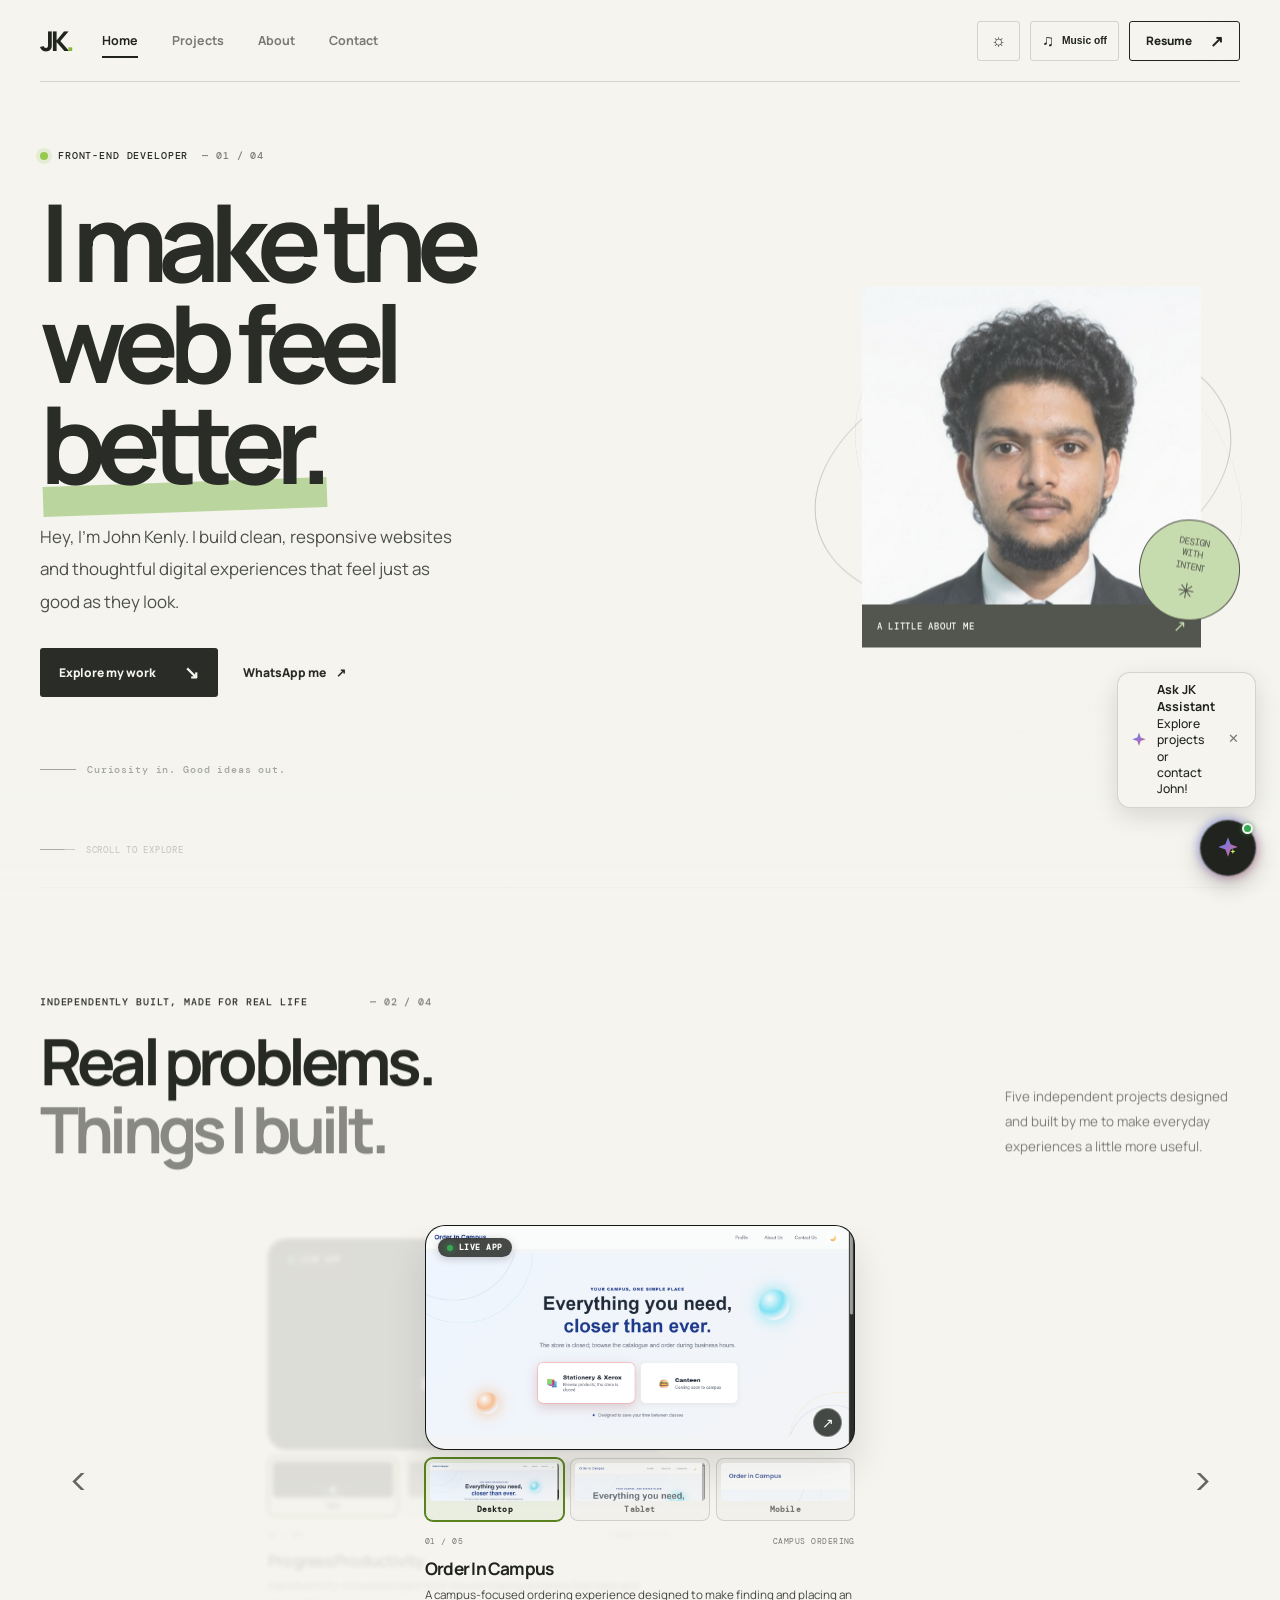
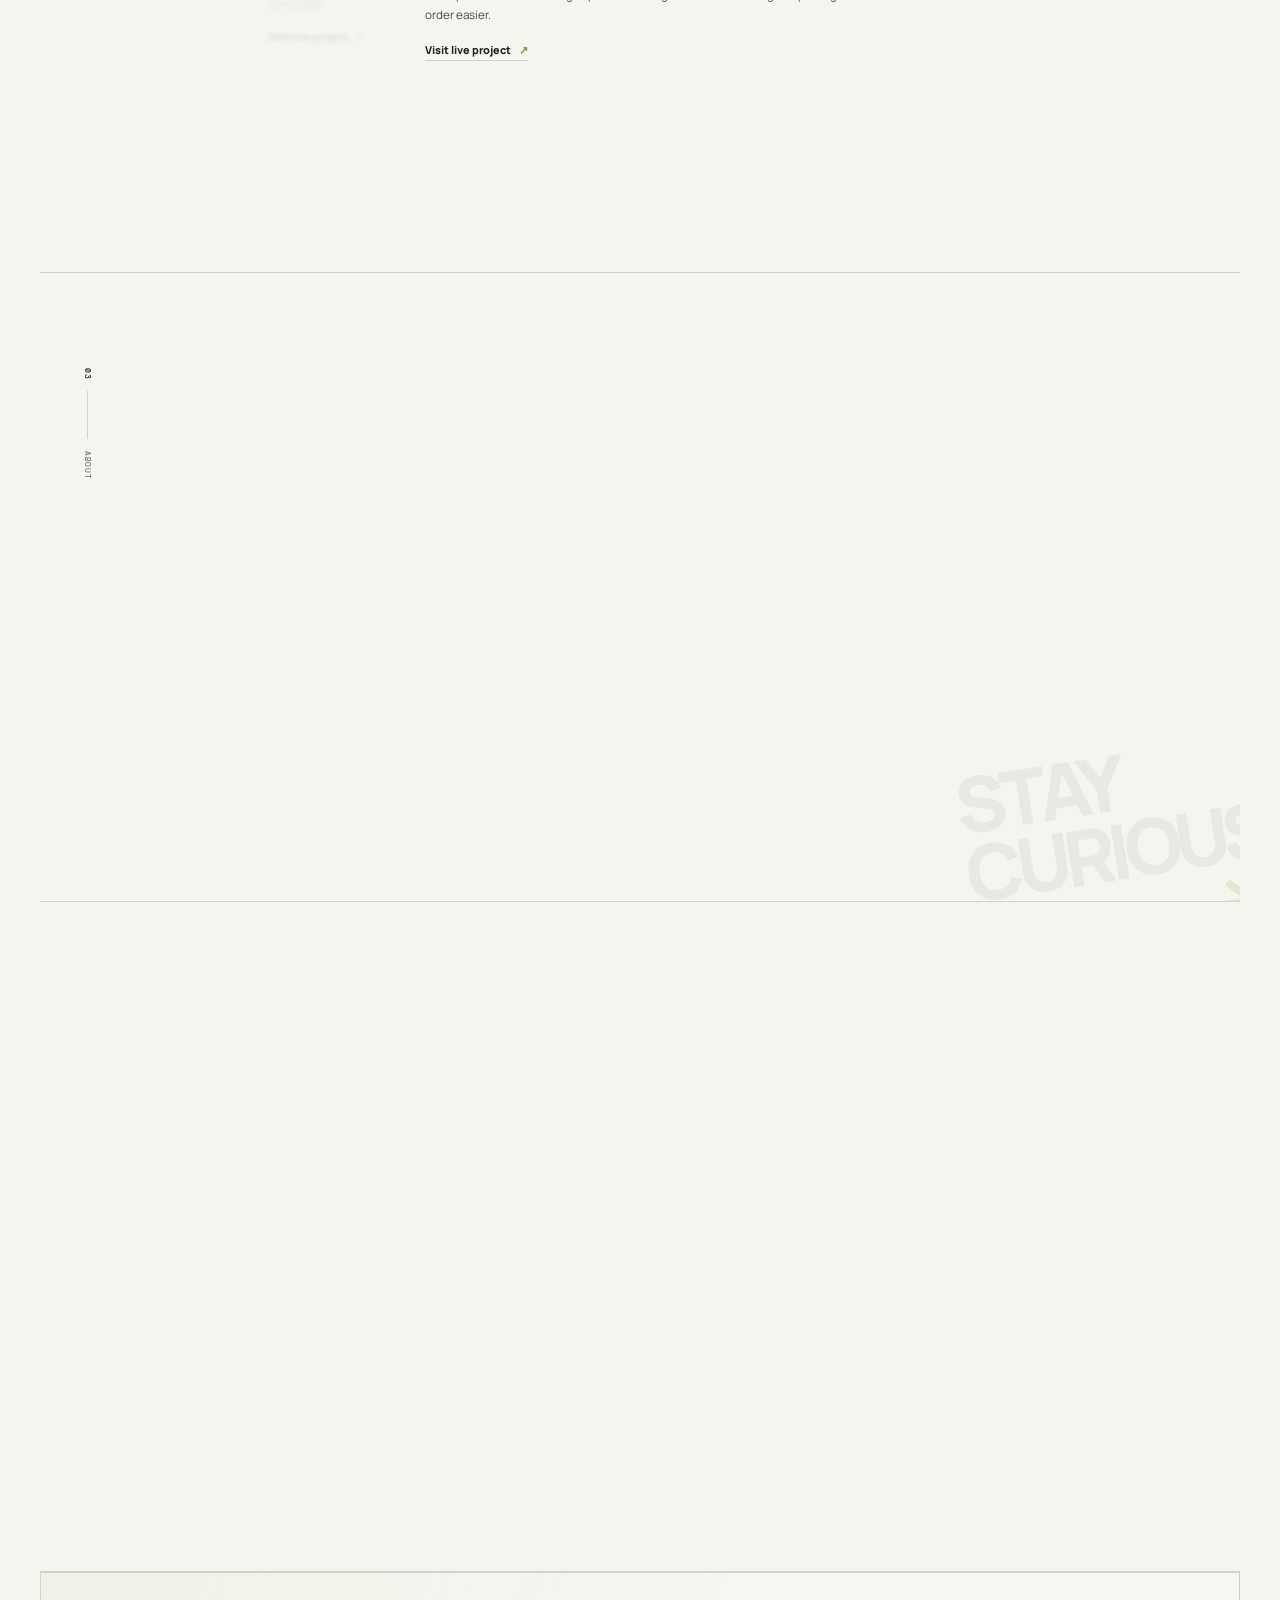
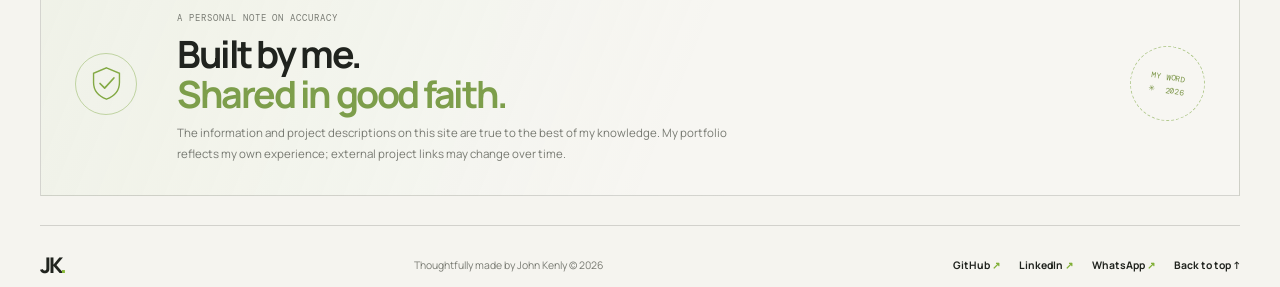
==== commit b011f1a8: "Configure GitHub Pages deployment Co-authored-by: Copilot <223556219+Copilot@users.noreply.github.co" ====
--- a/index.html
+++ b/index.html
@@ -5,6 +5,7 @@
   <meta name="viewport" content="width=device-width, initial-scale=1">
   <meta name="theme-color" content="#f5f4ef">
   <meta name="description" content="John Kenly is a front-end developer creating thoughtful, responsive digital experiences.">
+  <meta http-equiv="refresh" content="0; url=html/">
   <link rel="icon" type="image/png" href="../assets/favicon.png">
   <title>John Kenly — Front-end Developer</title>
   <link rel="preconnect" href="https://fonts.googleapis.com">
--- a/css/style.css
+++ b/css/style.css
@@ -4,11 +4,10 @@
   --ink: #20231e;
   --soft-ink: #474a43;
   --muted: #787a72;
-  --lime: #c4f263;
+  --lime: #b8d49a;
   --line: rgba(32, 35, 30, .16);
   --header-bg: rgba(245, 244, 239, .92);
-  --grain: rgba(32, 35, 30, .12);
-  --cursor-fill: rgba(196, 242, 99, .25);
+  --grain: rgba(32, 35, 30, .08);
   --bottom-shade: rgba(245, 244, 239, .88);
   --mono: "DM Mono", "Courier New", monospace;
   --sans: "Manrope", "Segoe UI", sans-serif;
@@ -21,11 +20,10 @@
   --ink: #f1f0e8;
   --soft-ink: #d0d0c6;
   --muted: #aaa99d;
-  --lime: #c4f263;
+  --lime: #b8d49a;
   --line: rgba(241, 240, 232, .2);
   --header-bg: rgba(25, 27, 23, .93);
-  --grain: rgba(241, 240, 232, .12);
-  --cursor-fill: rgba(196, 242, 99, .26);
+  --grain: rgba(241, 240, 232, .08);
   --bottom-shade: rgba(25, 27, 23, .9);
 }
 :root[data-theme="dark"] .contact-panel { background: #10120f; color: #f5f4ef; }
@@ -47,7 +45,7 @@
   background-image: radial-gradient(var(--grain) .65px, transparent .65px);
   background-size: 7px 7px;
   content: "";
-  opacity: .22;
+  opacity: .12;
   pointer-events: none;
 }
 a { color: inherit; }
@@ -74,7 +72,7 @@
   bottom: 0;
   left: 0;
   display: block;
-  height: 20vh;
+  height: 23vh;
   background: linear-gradient(to top, var(--bottom-shade), transparent);
   pointer-events: none;
 }
@@ -322,13 +320,12 @@
   line-height: 1.3;
   text-align: center;
   transform: rotate(10deg);
-  animation: sticker-float 5s ease-in-out infinite;
 }
 .sticker-star { margin-top: 5px; font-size: 1.3rem; }
 .visual-coordinate { position: absolute; z-index: 2; right: 4%; bottom: 1%; color: var(--muted); font-size: .55rem; }
 .scroll-cue { position: absolute; bottom: 31px; left: 0; display: flex; align-items: center; gap: 11px; color: var(--muted); font-size: .55rem; text-decoration: none; }
 .scroll-cue-line { position: relative; width: 35px; height: 1px; background: var(--muted); }
-.scroll-cue-line::after { position: absolute; inset: 0; background: var(--ink); content: ""; transform: scaleX(.55); transform-origin: left; animation: line-pulse 1.5s ease-in-out infinite alternate; }
+.scroll-cue-line::after { position: absolute; inset: 0; background: var(--ink); content: ""; transform: scaleX(.7); transform-origin: left; }
 
 /* What I do */
 .work { padding-block: 107px 115px; border-top: 1px solid var(--line); }
@@ -338,8 +335,44 @@
 .section-heading h2, .about h2 { margin: 0; }
 .heading-muted { color: #85877f; }
 .section-aside { max-width: 235px; margin: 0 0 5px; color: var(--muted); font-size: .84rem; line-height: 1.85; }
-.project-grid { display: grid; grid-template-columns: repeat(3, minmax(0, 1fr)); gap: 34px 17px; }
-.project-card { min-width: 0; }
+.project-showcase {
+  position: relative;
+  padding: 18px 72px 8px;
+  touch-action: pan-y pinch-zoom;
+}
+.project-grid {
+  position: relative;
+  display: block;
+  height: 524px;
+  overflow: hidden;
+  mask-image: linear-gradient(to right, transparent 0%, #000 10%, #000 90%, transparent 100%);
+  -webkit-mask-image: linear-gradient(to right, transparent 0%, #000 10%, #000 90%, transparent 100%);
+}
+.project-card {
+  position: absolute;
+  top: 0;
+  left: 50%;
+  z-index: 1;
+  width: min(100%, 430px);
+  min-width: 0;
+  opacity: 0;
+  pointer-events: none;
+  transform: translateX(-50%) scale(.94);
+  transition: transform .7s cubic-bezier(.22, 1, .36, 1), opacity .45s ease, filter .45s ease;
+  filter: blur(0px);
+}
+.project-card.is-center {
+  opacity: 1;
+  pointer-events: auto;
+  z-index: 3;
+  filter: blur(0);
+}
+.project-card.is-side {
+  opacity: .58;
+  z-index: 2;
+}
+.project-card.is-hidden { opacity: 0; z-index: 1; }
+.project-card.is-center .project-visual { box-shadow: 0 24px 42px rgba(24, 27, 22, .14); }
 .project-visual {
   position: relative;
   display: flex;
@@ -349,13 +382,183 @@
   justify-content: center;
   overflow: hidden;
   padding: 22px;
+  border-radius: 28px;
   text-decoration: none;
   transition: transform .25s ease, box-shadow .25s ease;
 }
 .project-visual:hover { transform: translateY(-4px); box-shadow: 0 14px 28px rgba(32, 35, 30, .12); }
+.project-nav {
+  position: absolute;
+  top: 50%;
+  z-index: 12;
+  display: grid;
+  width: 44px;
+  height: 54px;
+  place-items: center;
+  padding: 0;
+  border: 0;
+  border-radius: 0;
+  background: transparent;
+  color: var(--ink);
+  font-family: var(--mono);
+  font-size: 2rem;
+  font-weight: 400;
+  line-height: 1;
+  cursor: pointer;
+  opacity: .68;
+  transition: transform .35s cubic-bezier(.2, .8, .2, 1), opacity .25s ease, color .25s ease;
+}
+.project-nav:hover { color: #6d972f; opacity: 1; }
+.project-nav-prev { left: 16px; transform: translateY(-50%); }
+.project-nav-next { right: 16px; transform: translateY(-50%); }
+.project-nav-prev:hover { transform: translate(-3px, -50%); }
+.project-nav-next:hover { transform: translate(3px, -50%); }
 .visual-label { position: absolute; top: 17px; left: 19px; font-family: var(--mono); font-size: .51rem; letter-spacing: .08em; opacity: .72; }
 .visual-open { position: absolute; right: 14px; bottom: 13px; display: grid; width: 29px; height: 29px; place-items: center; border: 1px solid currentColor; border-radius: 50%; font-size: .88rem; transition: color .2s ease, background .2s ease, transform .2s ease; }
-.project-visual:hover .visual-open { transform: rotate(45deg); }
+.project-gallery {
+  position: relative;
+  width: 100%;
+  margin-bottom: 8px;
+}
+.visual-has-image {
+  position: relative;
+  display: block;
+  width: 100%;
+  height: 220px;
+  padding: 0;
+  overflow: hidden;
+  border-radius: 20px;
+  background: #141712;
+  border: 1px solid var(--line);
+  text-decoration: none;
+  box-shadow: 0 10px 24px rgba(24, 27, 22, .08);
+  transition: transform .25s ease, box-shadow .25s ease;
+}
+.visual-has-image:hover {
+  transform: translateY(-3px);
+  box-shadow: 0 18px 36px rgba(24, 27, 22, .16);
+}
+.gallery-main-img {
+  width: 100%;
+  height: 100%;
+  object-fit: cover;
+  object-position: top center;
+  display: block;
+  transition: transform .9s cubic-bezier(.2, .8, .2, 1), opacity .35s ease, filter .9s ease;
+}
+.gallery-main-img.is-switching { transform: scale(1.045); filter: blur(3px); }
+.visual-has-image:hover .gallery-main-img {
+  transform: scale(1.035);
+}
+.live-badge {
+  position: absolute;
+  top: 12px;
+  left: 12px;
+  z-index: 2;
+  display: inline-flex;
+  align-items: center;
+  gap: 6px;
+  padding: 4px 9px;
+  border-radius: 20px;
+  background: rgba(20, 24, 18, .78);
+  color: #fff;
+  font-family: var(--mono);
+  font-size: .52rem;
+  font-weight: 700;
+  letter-spacing: .06em;
+  backdrop-filter: blur(8px);
+  box-shadow: 0 2px 8px rgba(0, 0, 0, .2);
+  pointer-events: none;
+}
+.badge-dot {
+  width: 6px;
+  height: 6px;
+  border-radius: 50%;
+  background: #34a853;
+  box-shadow: 0 0 6px rgba(52, 168, 83, .9);
+}
+.visual-has-image .visual-open {
+  position: absolute;
+  right: 12px;
+  bottom: 12px;
+  z-index: 2;
+  background: rgba(20, 24, 18, .78);
+  color: #fff;
+  border-color: rgba(255, 255, 255, .35);
+  backdrop-filter: blur(8px);
+}
+.visual-has-image:hover .visual-open {
+  background: var(--lime);
+  color: #191b17;
+  border-color: var(--lime);
+  transform: rotate(45deg);
+}
+.project-thumb-strip {
+  display: grid;
+  grid-template-columns: repeat(3, 1fr);
+  gap: 6px;
+  margin-top: 8px;
+}
+.thumb-btn {
+  display: flex;
+  flex-direction: column;
+  align-items: center;
+  gap: 3px;
+  padding: 4px 4px 5px;
+  border: 1px solid var(--line);
+  border-radius: 8px;
+  background: color-mix(in srgb, var(--paper) 80%, rgba(120, 122, 114, .12));
+  cursor: pointer;
+  transition: all .2s ease;
+}
+.thumb-btn img {
+  width: 100%;
+  height: 38px;
+  object-fit: cover;
+  object-position: top center;
+  border-radius: 4px;
+  opacity: .65;
+  transition: opacity .2s ease;
+}
+.thumb-btn span {
+  font-family: var(--mono);
+  font-size: .52rem;
+  color: var(--muted);
+  font-weight: 600;
+  letter-spacing: .02em;
+  transition: color .2s ease;
+}
+.thumb-btn:hover {
+  border-color: var(--ink);
+  transform: translateY(-1px);
+}
+.thumb-btn:hover img {
+  opacity: .95;
+}
+.thumb-btn:hover span {
+  color: var(--ink);
+}
+.thumb-btn.is-active {
+  border-color: #5a8220;
+  box-shadow: 0 0 0 1px #5a8220;
+  background: color-mix(in srgb, var(--lime) 18%, var(--paper));
+}
+.thumb-btn.is-active img {
+  opacity: 1;
+}
+.thumb-btn.is-active span {
+  color: var(--ink);
+  font-weight: 800;
+}
+:root[data-theme="dark"] .thumb-btn.is-active {
+  border-color: var(--lime);
+  box-shadow: 0 0 0 1px var(--lime);
+  background: rgba(196, 242, 99, .14);
+}
+:root[data-theme="dark"] .thumb-btn.is-active span {
+  color: var(--lime);
+}
+
 .visual-campus { background: #e7daca; color: #31483b; }
 .visual-campus-name { margin-top: 17px; font-size: clamp(1.6rem, 2.8vw, 2.3rem); font-weight: 800; letter-spacing: -.09em; }
 .visual-campus-name span { color: #ed7047; }
@@ -442,7 +645,7 @@
 .button-light:hover { background: #d4ff89; }
 .button-outline-light { flex: 0 0 auto; border-color: rgba(245, 244, 239, .55); color: var(--paper); }
 .button-outline-light:hover { border-color: var(--lime); color: var(--lime); }
-.contact-star { position: absolute; top: 13%; right: 11%; color: rgba(196, 242, 99, .14); font-size: clamp(10rem, 24vw, 20rem); line-height: 1; animation: star-turn 35s linear infinite; }
+.contact-star { position: absolute; top: 13%; right: 11%; color: rgba(184, 212, 154, .12); font-size: clamp(10rem, 24vw, 20rem); line-height: 1; }
 .site-footer { border-top: 1px solid var(--line); }
 .footer-declaration {
   position: relative;
@@ -454,9 +657,9 @@
   padding: 31px 34px;
   overflow: hidden;
   border: 1px solid var(--line);
-  background: linear-gradient(112deg, rgba(196, 242, 99, .15), transparent 54%), rgba(255, 255, 255, .22);
-}
-:root[data-theme="dark"] .footer-declaration { background: linear-gradient(112deg, rgba(196, 242, 99, .09), transparent 54%), rgba(255, 255, 255, .025); }
+  background: linear-gradient(112deg, rgba(184, 212, 154, .12), transparent 54%), rgba(255, 255, 255, .22);
+}
+:root[data-theme="dark"] .footer-declaration { background: linear-gradient(112deg, rgba(184, 212, 154, .08), transparent 54%), rgba(255, 255, 255, .025); }
 .declaration-mark { display: grid; width: 62px; height: 62px; place-items: center; border: 1px solid rgba(132, 171, 75, .45); border-radius: 50%; color: #83a944; }
 .declaration-mark svg { width: 37px; height: 37px; }
 .declaration-copy { max-width: 590px; }
@@ -475,108 +678,57 @@
 .footer-links span { color: #80af35; }
 
 /* Scroll reveals and entrance motion */
-[data-reveal] { transition: opacity .65s ease, transform .65s cubic-bezier(.2,.75,.25,1); }
-.js-motion [data-reveal] { opacity: 0; transform: translateY(24px); }
+[data-reveal] { transition: opacity .4s ease, transform .4s ease; }
+.js-motion [data-reveal] { opacity: 0; transform: translateY(12px); }
 .js-motion [data-reveal].is-visible { opacity: 1; transform: translateY(0); }
 .js-motion .project-card:nth-child(2), .js-motion .project-card:nth-child(5) { transition-delay: .1s; }
 .js-motion .project-card:nth-child(3) { transition-delay: .2s; }
 .js-motion .project-card:nth-child(4) { transition-delay: .3s; }
 @keyframes rise-in { from { opacity: 0; transform: translateY(23px); } to { opacity: 1; transform: translateY(0); } }
-@keyframes sticker-float { 0%, 100% { translate: 0 0; } 50% { translate: 0 -8px; } }
-@keyframes line-pulse { to { transform: scaleX(1); } }
-@keyframes star-turn { to { rotate: 360deg; } }
-
-/* Colorful cursor glow and motion trail. */
+/* The custom cursor is limited to devices with a precise, hover-capable pointer. */
 .custom-cursor { display: none; }
-.cursor-trail { display: none; }
-@media (hover: hover) and (pointer: fine), (pointer: coarse) {
+.cursor-trail { position: fixed; z-index: 9998; inset: 0; width: 100%; height: 100%; pointer-events: none; }
+@media (min-width: 851px) and (hover: hover) and (pointer: fine) {
+  body.has-custom-cursor, body.has-custom-cursor a, body.has-custom-cursor button { cursor: none; }
   .custom-cursor {
     position: fixed;
     z-index: 9999;
     top: 0;
     left: 0;
-    display: grid;
-    width: 62px;
-    height: 62px;
-    place-items: center;
+    display: block;
+    width: 46px;
+    height: 46px;
     pointer-events: none;
     opacity: 0;
-    transition: opacity .2s ease;
+    transition: opacity .12s ease;
     will-change: transform;
   }
-  @media (pointer: coarse) {
-    body.has-touch-cursor, body.has-touch-cursor a, body.has-touch-cursor button { cursor: auto; }
-    .has-touch-cursor .custom-cursor { width: 58px; height: 58px; }
-    .has-touch-cursor .cursor-ring {
-      inset: 4px;
-      border: 2px solid rgba(255, 255, 255, .92);
-      background: radial-gradient(circle, rgba(116, 255, 221, .18), rgba(138, 77, 255, .08) 52%, transparent 72%);
-      box-shadow: 0 0 12px rgba(91, 255, 221, .9), 0 0 26px rgba(57, 148, 255, .78), 0 0 42px rgba(255, 65, 190, .48);
-      animation: cursor-glow 1.6s ease-in-out infinite alternate, cursor-turn 5s linear infinite;
-    }
-    .has-touch-cursor .cursor-ring::before, .has-touch-cursor .cursor-ring::after { background: #fff; box-shadow: 0 0 8px #64ffe1; }
-    .has-touch-cursor .cursor-dot { width: 9px; height: 9px; background: #fff; box-shadow: 0 0 12px 4px rgba(100, 255, 225, .8); }
-    .has-touch-cursor .cursor-label { display: none; }
-    .has-touch-cursor .custom-cursor.is-touching .cursor-ring { inset: -2px; }
-  }
-  .custom-cursor.is-visible { opacity: 1 !important; visibility: visible; transition: none; }
+  .custom-cursor.is-visible { opacity: 1; }
   .cursor-ring {
     position: absolute;
-    inset: 3px;
-    border: 2px solid #64ffe1;
+    inset: 2px;
+    border: 1px solid #77985b;
     border-radius: 50%;
-    background: radial-gradient(circle, rgba(100, 255, 225, .18), rgba(129, 82, 255, .1) 48%, transparent 72%);
-    box-shadow: 0 0 0 2px var(--paper), 0 0 12px rgba(100, 255, 225, .8), 0 0 25px rgba(72, 144, 255, .7), 0 0 38px rgba(255, 70, 200, .45);
-    transition: inset .22s ease, background .22s ease, border-color .22s ease, box-shadow .22s ease;
-    animation: cursor-turn 8s linear infinite;
+    background: rgba(184, 212, 154, .12);
+    transition: inset .16s ease, background .16s ease;
   }
-  .cursor-ring::before, .cursor-ring::after { position: absolute; top: 50%; left: 50%; width: 5px; height: 5px; border-radius: 50%; background: #fff; box-shadow: 0 0 7px #64ffe1; content: ""; }
-  .cursor-ring::before { transform: translate(-22px, -22px); }
-  .cursor-ring::after { transform: translate(17px, 17px); }
-  .cursor-dot { width: 7px; height: 7px; border-radius: 50%; background: #fff; box-shadow: 0 0 0 2px #64ffe1, 0 0 12px 4px rgba(100, 255, 225, .75); transition: transform .2s ease, background .2s ease; }
-  .cursor-label { position: absolute; bottom: 10px; padding: 2px 4px; border-radius: 2px; background: var(--ink); color: var(--paper); font-family: var(--mono); font-size: .42rem; font-weight: 500; letter-spacing: .04em; opacity: .92; transform: scale(.85); transition: opacity .18s ease, transform .18s ease; }
-  .custom-cursor.is-hovering .cursor-ring {
-    inset: -8px;
-    border-color: #fff;
-    background: radial-gradient(circle, rgba(100, 255, 225, .38), rgba(129, 82, 255, .28) 48%, rgba(255, 70, 200, .14) 72%);
-    box-shadow: 0 0 0 2px var(--paper), 0 0 16px rgba(100, 255, 225, .95), 0 0 32px rgba(72, 144, 255, .85), 0 0 48px rgba(255, 70, 200, .65);
-  }
-  .custom-cursor.is-hovering .cursor-dot { transform: scale(0); }
+  .cursor-dot { position: absolute; top: 50%; left: 50%; width: 4px; height: 4px; border-radius: 50%; background: #77985b; transform: translate(-50%, -50%); }
+  .cursor-label { display: none; }
+  .custom-cursor.is-hovering .cursor-ring { inset: -3px; background: rgba(184, 212, 154, .2); }
+  .custom-cursor.is-hovering .cursor-dot { display: none; }
   .custom-cursor.is-hovering .cursor-label {
-    top: 50%;
-    bottom: auto;
+    position: absolute;
     display: grid;
-    width: 48px;
-    min-height: 24px;
+    width: 100%;
+    height: 100%;
     place-items: center;
-    padding: 3px 4px;
     overflow: hidden;
-    background: transparent;
     color: var(--ink);
-    font-family: var(--sans);
-    font-size: .53rem;
-    font-weight: 800;
-    letter-spacing: -.045em;
-    line-height: 1.05;
+    font-size: .45rem;
+    font-weight: 700;
     text-align: center;
     text-overflow: ellipsis;
     white-space: nowrap;
-    transform: translateY(-50%) scale(1.2);
-  }
-  .custom-cursor.is-pressed .cursor-ring { inset: 5px; }
-  .cursor-trail {
-    position: fixed;
-    z-index: 9998;
-    inset: 0;
-    display: block;
-    width: 100%;
-    height: 100%;
-    pointer-events: none;
-  }
-  @keyframes cursor-turn { to { rotate: 360deg; } }
-  @keyframes cursor-glow {
-    from { filter: hue-rotate(0deg); opacity: .72; }
-    to { filter: hue-rotate(65deg); opacity: 1; }
   }
 }
 
@@ -592,7 +744,9 @@
   .hero { min-height: auto; grid-template-columns: 1fr .8fr; gap: 4%; padding-block: 90px 104px; }
   .hero h1 { font-size: clamp(4rem, 9vw, 6rem); }
   .visual-sticker { width: 83px; height: 83px; font-size: .5rem; }
-  .project-grid { grid-template-columns: repeat(2, minmax(0, 1fr)); gap: 28px 14px; }
+  .project-showcase { padding-inline: 52px; }
+  .project-grid { height: 500px; }
+  .project-card { width: min(100%, 370px); }
   .project-visual { min-height: 190px; padding: 17px; }
   .visual-label { left: 14px; font-size: .46rem; }
   .section-heading { gap: 25px; }
@@ -671,8 +825,20 @@
   .section-heading { display: block; margin-bottom: 29px; }
   h2 { font-size: clamp(2.55rem, 10vw, 3.8rem); }
   .section-aside { max-width: 360px; margin-top: 15px; font-size: .79rem; }
-  .project-grid { grid-template-columns: 1fr; gap: 27px; }
+  .project-showcase { padding-inline: 2px; }
+  .project-nav { display: none; }
+  .project-grid {
+    height: 485px;
+    mask-image: none;
+    -webkit-mask-image: none;
+  }
+  .project-card.is-side { opacity: 0 !important; pointer-events: none; }
+  .project-card { width: min(86vw, 340px); }
   .project-visual { min-height: 220px; padding: 22px; }
+  .visual-has-image { height: 180px; }
+  .visual-has-image .gallery-main-img { object-fit: contain; background: #141712; }
+  .thumb-btn img { height: 30px; }
+  .thumb-btn span { font-size: .48rem; }
   .visual-label { left: 19px; font-size: .51rem; }
   .visual-campus-name { font-size: 2.3rem; }
   .visual-python-code { font-size: .9rem; }
@@ -719,6 +885,18 @@
   .theme-toggle { width: 35px; }
   .footer-links { gap: 8px; }
 }
+@media (hover: none), (pointer: coarse) {
+  body, body * {
+    -webkit-touch-callout: none;
+    -webkit-user-select: none;
+    user-select: none;
+  }
+  input, textarea, [contenteditable="true"] {
+    -webkit-user-select: text;
+    user-select: text;
+  }
+  img { -webkit-user-drag: none; }
+}
 @media (min-width: 641px) and (max-width: 850px) {
   .project-grid { grid-template-columns: repeat(2, minmax(0, 1fr)); }
 }
--- a/css/chatbot.css
+++ b/css/chatbot.css
@@ -1,20 +1,20 @@
 /* ==========================================================================
-   Google Gemini Floating Chatbot Styles
+   JK Assistant Floating Chatbot Styles
    Portfolio: John Kenly
    ========================================================================== */
 
 :root {
   --gemini-gradient: linear-gradient(135deg, #4285f4 0%, #9b72cb 50%, #d96570 100%);
   --gemini-glow: rgba(155, 114, 203, 0.35);
-  --chat-shadow: 0 16px 48px -8px rgba(20, 24, 18, 0.22), 0 6px 18px rgba(20, 24, 18, 0.08);
-  --chat-radius: 18px;
-  --chat-width: 380px;
-  --chat-height: 560px;
+  --chat-shadow: 0 14px 40px -6px rgba(20, 24, 18, 0.22), 0 4px 14px rgba(20, 24, 18, 0.08);
+  --chat-radius: 16px;
+  --chat-width: 350px;
+  --chat-height: 490px;
 }
 
 :root[data-theme="dark"] {
-  --gemini-glow: rgba(155, 114, 203, 0.5);
-  --chat-shadow: 0 20px 50px -6px rgba(0, 0, 0, 0.65), 0 8px 24px rgba(0, 0, 0, 0.45);
+  --gemini-glow: rgba(155, 114, 203, 0.45);
+  --chat-shadow: 0 18px 46px -6px rgba(0, 0, 0, 0.65), 0 6px 20px rgba(0, 0, 0, 0.45);
 }
 
 /* Chatbot Floating Trigger Container */
@@ -26,22 +26,22 @@
   font-family: var(--sans);
 }
 
-/* Teaser / Welcome Badge Pill */
+/* Teaser / Welcome Greeting Bubble */
 .chat-teaser-bubble {
   position: absolute;
   right: 0;
-  bottom: calc(100% + 14px);
-  display: flex;
-  align-items: center;
-  gap: 10px;
-  padding: 10px 14px;
-  max-width: 290px;
+  bottom: calc(100% + 12px);
+  display: flex;
+  align-items: center;
+  gap: 9px;
+  padding: 9px 12px;
+  max-width: 260px;
   background: var(--paper);
   color: var(--ink);
   border: 1px solid var(--line);
-  border-radius: 14px;
-  box-shadow: 0 10px 30px rgba(0, 0, 0, 0.12);
-  font-size: 0.78rem;
+  border-radius: 13px;
+  box-shadow: 0 8px 24px rgba(0, 0, 0, 0.12);
+  font-size: 0.76rem;
   line-height: 1.35;
   cursor: pointer;
   transform-origin: bottom right;
@@ -52,7 +52,7 @@
 
 .chat-teaser-bubble:hover {
   transform: translateY(-2px);
-  box-shadow: 0 14px 36px rgba(0, 0, 0, 0.16);
+  box-shadow: 0 12px 30px rgba(0, 0, 0, 0.16);
 }
 
 .chat-teaser-bubble.is-hidden {
@@ -63,8 +63,8 @@
 
 .teaser-gemini-sparkle {
   flex-shrink: 0;
-  width: 20px;
-  height: 20px;
+  width: 18px;
+  height: 18px;
   display: grid;
   place-items: center;
 }
@@ -76,7 +76,7 @@
 
 .teaser-text strong {
   display: block;
-  font-size: 0.8rem;
+  font-size: 0.78rem;
   color: var(--ink);
 }
 
@@ -86,7 +86,7 @@
   color: var(--muted);
   cursor: pointer;
   padding: 2px 4px;
-  font-size: 0.85rem;
+  font-size: 0.8rem;
   line-height: 1;
   border-radius: 4px;
   transition: color 0.15s ease, background 0.15s ease;
@@ -103,19 +103,19 @@
   display: flex;
   align-items: center;
   justify-content: center;
-  width: 60px;
-  height: 60px;
+  width: 56px;
+  height: 56px;
   border-radius: 50%;
   border: 1px solid rgba(255, 255, 255, 0.2);
   background: var(--ink);
   color: var(--paper);
   cursor: pointer;
   box-shadow: 0 8px 24px rgba(0, 0, 0, 0.24), 0 0 0 1px var(--line);
-  transition: transform 0.25s cubic-bezier(0.34, 1.56, 0.64, 1), box-shadow 0.25s ease, background 0.2s ease;
+  transition: transform 0.25s cubic-bezier(0.34, 1.56, 0.64, 1), box-shadow 0.25s ease;
 }
 
 .chat-launcher-btn:hover {
-  transform: scale(1.06);
+  transform: scale(1.05);
   box-shadow: 0 12px 30px rgba(0, 0, 0, 0.32), 0 0 18px var(--gemini-glow);
 }
 
@@ -127,24 +127,23 @@
 .chat-launcher-btn::after {
   content: "";
   position: absolute;
-  inset: -4px;
+  inset: -3px;
   border-radius: 50%;
   background: var(--gemini-gradient);
   z-index: -1;
   opacity: 0.55;
   filter: blur(4px);
-  transition: opacity 0.3s ease, filter 0.3s ease;
+  transition: opacity 0.3s ease;
 }
 
 .chat-launcher-btn:hover::after {
-  opacity: 0.95;
-  filter: blur(6px);
+  opacity: 0.9;
 }
 
 .launcher-icon-wrap {
   position: relative;
-  width: 28px;
-  height: 28px;
+  width: 26px;
+  height: 26px;
   display: grid;
   place-items: center;
 }
@@ -173,17 +172,17 @@
   transform: rotate(0) scale(1);
 }
 
-/* Online Pulse Dot */
+/* Online Status Dot */
 .launcher-status-dot {
   position: absolute;
   top: 2px;
   right: 2px;
-  width: 12px;
-  height: 12px;
+  width: 11px;
+  height: 11px;
   background: #34a853;
   border: 2px solid var(--paper);
   border-radius: 50%;
-  box-shadow: 0 0 6px rgba(52, 168, 83, 0.7);
+  box-shadow: 0 0 5px rgba(52, 168, 83, 0.7);
 }
 
 /* ==========================================================================
@@ -192,7 +191,7 @@
 .chat-panel {
   position: absolute;
   right: 0;
-  bottom: calc(100% + 14px);
+  bottom: calc(100% + 12px);
   width: min(calc(100vw - 32px), var(--chat-width));
   height: min(calc(100vh - 120px), var(--chat-height));
   display: flex;
@@ -201,10 +200,10 @@
   border: 1px solid var(--line);
   border-radius: var(--chat-radius);
   box-shadow: var(--chat-shadow);
-  overflow: hidden;
+  overflow: hidden; /* Prevents outer scrollbars completely */
   opacity: 0;
   pointer-events: none;
-  transform: translateY(18px) scale(0.96);
+  transform: translateY(16px) scale(0.96);
   transform-origin: bottom right;
   transition: opacity 0.25s cubic-bezier(0.16, 1, 0.3, 1), transform 0.25s cubic-bezier(0.16, 1, 0.3, 1);
   backdrop-filter: blur(20px);
@@ -222,7 +221,7 @@
   display: flex;
   align-items: center;
   justify-content: space-between;
-  padding: 14px 16px;
+  padding: 12px 14px;
   background: var(--header-bg);
   border-bottom: 1px solid var(--line);
   backdrop-filter: blur(14px);
@@ -242,32 +241,32 @@
 .chat-brand {
   display: flex;
   align-items: center;
-  gap: 10px;
+  gap: 9px;
 }
 
 .chat-avatar {
   position: relative;
-  width: 36px;
-  height: 36px;
-  border-radius: 10px;
+  width: 32px;
+  height: 32px;
+  border-radius: 8px;
   background: var(--ink);
   display: grid;
   place-items: center;
   color: var(--lime);
-  box-shadow: 0 2px 8px rgba(0, 0, 0, 0.15);
+  box-shadow: 0 2px 6px rgba(0, 0, 0, 0.14);
 }
 
 .chat-avatar-svg {
-  width: 22px;
-  height: 22px;
+  width: 20px;
+  height: 20px;
 }
 
 .chat-avatar-status {
   position: absolute;
   bottom: -2px;
   right: -2px;
-  width: 9px;
-  height: 9px;
+  width: 8px;
+  height: 8px;
   background: #34a853;
   border: 1.5px solid var(--paper);
   border-radius: 50%;
@@ -279,34 +278,34 @@
 }
 
 .chat-brand-title {
-  font-size: 0.88rem;
+  font-size: 0.85rem;
   font-weight: 700;
   letter-spacing: -0.01em;
   color: var(--ink);
   display: flex;
   align-items: center;
-  gap: 6px;
+  gap: 5px;
 }
 
 .chat-gemini-tag {
   font-family: var(--mono);
-  font-size: 0.58rem;
-  padding: 1px 5px;
+  font-size: 0.55rem;
+  padding: 1px 4px;
   border-radius: 3px;
-  background: rgba(196, 242, 99, 0.22);
+  background: rgba(184, 212, 154, 0.18);
   color: #557b1c;
   font-weight: 600;
   letter-spacing: 0.04em;
 }
 
 :root[data-theme="dark"] .chat-gemini-tag {
-  background: rgba(196, 242, 99, 0.2);
+  background: rgba(184, 212, 154, 0.16);
   color: var(--lime);
 }
 
 .chat-brand-status {
   font-family: var(--mono);
-  font-size: 0.65rem;
+  font-size: 0.62rem;
   color: var(--muted);
   display: flex;
   align-items: center;
@@ -316,14 +315,14 @@
 .chat-header-actions {
   display: flex;
   align-items: center;
-  gap: 6px;
+  gap: 4px;
 }
 
 .chat-header-btn {
   display: grid;
   place-items: center;
-  width: 30px;
-  height: 30px;
+  width: 28px;
+  height: 28px;
   border-radius: 6px;
   border: 1px solid transparent;
   background: transparent;
@@ -339,21 +338,24 @@
 }
 
 /* ==========================================================================
-   Chat Messages Body
+   Chat Messages Body — The ONLY Scrollbar
    ========================================================================== */
 .chat-body {
-  flex: 1;
+  flex: 1 1 auto;
   overflow-y: auto;
-  padding: 16px 14px;
+  overflow-x: hidden;
+  padding: 14px 12px;
   display: flex;
   flex-direction: column;
-  gap: 12px;
+  gap: 10px;
   scroll-behavior: smooth;
-}
-
-/* Custom scrollbar */
+  overscroll-behavior: contain;
+  scrollbar-width: thin;
+  scrollbar-color: rgba(120, 122, 114, 0.25) transparent;
+}
+
 .chat-body::-webkit-scrollbar {
-  width: 5px;
+  width: 4px;
 }
 
 .chat-body::-webkit-scrollbar-track {
@@ -365,11 +367,15 @@
   border-radius: 4px;
 }
 
+.chat-body::-webkit-scrollbar-thumb:hover {
+  background: rgba(120, 122, 114, 0.45);
+}
+
 /* Message Bubble */
 .chat-msg {
   display: flex;
   flex-direction: column;
-  max-width: 86%;
+  max-width: 88%;
   animation: msg-fade-in 0.25s cubic-bezier(0.16, 1, 0.3, 1);
 }
 
@@ -384,10 +390,10 @@
 }
 
 .chat-bubble {
-  padding: 10px 14px;
-  font-size: 0.82rem;
-  line-height: 1.45;
-  border-radius: 14px;
+  padding: 9px 12px;
+  font-size: 0.8rem;
+  line-height: 1.42;
+  border-radius: 13px;
   word-break: break-word;
 }
 
@@ -395,7 +401,7 @@
   background: var(--ink);
   color: var(--paper);
   border-bottom-right-radius: 3px;
-  box-shadow: 0 2px 8px rgba(0, 0, 0, 0.12);
+  box-shadow: 0 2px 6px rgba(0, 0, 0, 0.1);
 }
 
 :root[data-theme="dark"] .chat-msg.user .chat-bubble {
@@ -412,7 +418,7 @@
 }
 
 .chat-bubble p {
-  margin: 0 0 6px 0;
+  margin: 0 0 5px 0;
 }
 
 .chat-bubble p:last-child {
@@ -420,12 +426,12 @@
 }
 
 .chat-bubble ul {
-  margin: 4px 0 6px 16px;
+  margin: 4px 0 5px 14px;
   padding: 0;
 }
 
 .chat-bubble li {
-  margin-bottom: 3px;
+  margin-bottom: 2px;
 }
 
 .chat-bubble a {
@@ -445,9 +451,9 @@
 
 .chat-timestamp {
   font-family: var(--mono);
-  font-size: 0.6rem;
+  font-size: 0.58rem;
   color: var(--muted);
-  margin-top: 3px;
+  margin-top: 2px;
   padding-inline: 4px;
 }
 
@@ -455,21 +461,21 @@
 .chat-actions-group {
   display: flex;
   flex-wrap: wrap;
-  gap: 6px;
-  margin-top: 8px;
+  gap: 5px;
+  margin-top: 7px;
 }
 
 .chat-action-btn {
   display: inline-flex;
   align-items: center;
-  gap: 5px;
-  padding: 5px 10px;
+  gap: 4px;
+  padding: 4px 9px;
   border-radius: 6px;
   border: 1px solid var(--line);
   background: var(--paper);
   color: var(--ink);
   font-family: var(--sans);
-  font-size: 0.72rem;
+  font-size: 0.7rem;
   font-weight: 600;
   text-decoration: none;
   cursor: pointer;
@@ -482,7 +488,6 @@
   color: #191b17;
   border-color: var(--lime);
   transform: translateY(-1px);
-  box-shadow: 0 3px 8px rgba(0, 0, 0, 0.1);
 }
 
 .chat-action-btn.primary {
@@ -503,38 +508,41 @@
   border-color: var(--lime);
 }
 
-/* Quick Suggestion Chips (Docked below messages) */
+/* ==========================================================================
+   Quick Suggestion Chips — NO Visible Scrollbar (clean swipe/scroll)
+   ========================================================================== */
 .chat-suggestions {
   display: flex;
-  gap: 6px;
-  padding: 8px 12px 10px;
+  gap: 5px;
+  padding: 7px 10px 8px;
   overflow-x: auto;
+  overflow-y: hidden;
+  scrollbar-width: none; /* Firefox */
+  -ms-overflow-style: none; /* IE/Edge */
+  -webkit-overflow-scrolling: touch;
   border-top: 1px solid rgba(120, 122, 114, 0.12);
   flex-shrink: 0;
   background: color-mix(in srgb, var(--paper) 95%, transparent);
 }
 
 .chat-suggestions::-webkit-scrollbar {
-  height: 3px;
-}
-
-.chat-suggestions::-webkit-scrollbar-thumb {
-  background: rgba(120, 122, 114, 0.2);
-  border-radius: 3px;
+  display: none; /* Chrome, Safari, Opera */
+  width: 0;
+  height: 0;
 }
 
 .suggestion-chip {
   flex-shrink: 0;
   display: inline-flex;
   align-items: center;
-  gap: 4px;
-  padding: 4px 10px;
-  border-radius: 20px;
+  gap: 3px;
+  padding: 3px 9px;
+  border-radius: 16px;
   border: 1px solid var(--line);
   background: var(--paper);
   color: var(--soft-ink);
   font-family: var(--sans);
-  font-size: 0.7rem;
+  font-size: 0.68rem;
   font-weight: 500;
   white-space: nowrap;
   cursor: pointer;
@@ -559,18 +567,18 @@
   display: flex;
   align-items: center;
   gap: 4px;
-  padding: 10px 14px;
+  padding: 8px 12px;
   background: color-mix(in srgb, var(--paper) 70%, rgba(120, 122, 114, 0.14));
   border: 1px solid var(--line);
-  border-radius: 14px;
+  border-radius: 13px;
   border-bottom-left-radius: 3px;
   width: fit-content;
   margin-top: 2px;
 }
 
 .typing-dot {
-  width: 6px;
-  height: 6px;
+  width: 5px;
+  height: 5px;
   border-radius: 50%;
   background: var(--muted);
   animation: typing-bounce 1.3s infinite ease-in-out;
@@ -590,7 +598,7 @@
     opacity: 0.4;
   }
   40% {
-    transform: translateY(-5px);
+    transform: translateY(-4px);
     opacity: 1;
     background: #9b72cb;
   }
@@ -602,8 +610,8 @@
 .chat-input-bar {
   display: flex;
   align-items: center;
-  gap: 8px;
-  padding: 10px 12px;
+  gap: 6px;
+  padding: 8px 10px;
   background: var(--header-bg);
   border-top: 1px solid var(--line);
   flex-shrink: 0;
@@ -611,20 +619,20 @@
 
 .chat-input {
   flex: 1;
-  padding: 9px 12px;
+  padding: 8px 10px;
   border-radius: 8px;
   border: 1px solid var(--line);
   background: var(--paper);
   color: var(--ink);
   font-family: var(--sans);
-  font-size: 0.82rem;
+  font-size: 0.8rem;
   outline: none;
   transition: border-color 0.2s ease, box-shadow 0.2s ease;
 }
 
 .chat-input::placeholder {
   color: var(--muted);
-  font-size: 0.78rem;
+  font-size: 0.75rem;
 }
 
 .chat-input:focus {
@@ -635,9 +643,9 @@
 .chat-send-btn {
   display: grid;
   place-items: center;
-  width: 36px;
-  height: 36px;
-  border-radius: 8px;
+  width: 32px;
+  height: 32px;
+  border-radius: 7px;
   border: none;
   background: var(--ink);
   color: var(--paper);
@@ -661,164 +669,24 @@
 }
 
 .chat-send-icon {
-  width: 16px;
-  height: 16px;
+  width: 14px;
+  height: 14px;
 }
 
 .chat-footer-note {
   font-family: var(--mono);
-  font-size: 0.58rem;
+  font-size: 0.55rem;
   color: var(--muted);
   text-align: center;
-  padding-bottom: 6px;
+  padding-bottom: 5px;
   background: var(--header-bg);
-}
-
-/* ==========================================================================
-   Settings Modal / Drawer
-   ========================================================================== */
-.chat-settings-modal {
-  position: absolute;
-  inset: 0;
-  background: var(--paper);
-  z-index: 10;
-  display: flex;
-  flex-direction: column;
-  padding: 16px;
-  opacity: 0;
-  pointer-events: none;
-  transform: translateY(10px);
-  transition: opacity 0.2s ease, transform 0.2s ease;
-}
-
-.chat-settings-modal.is-open {
-  opacity: 1;
-  pointer-events: auto;
-  transform: translateY(0);
-}
-
-.settings-header {
-  display: flex;
-  align-items: center;
-  justify-content: space-between;
-  border-bottom: 1px solid var(--line);
-  padding-bottom: 12px;
-  margin-bottom: 14px;
-}
-
-.settings-title {
-  font-size: 0.95rem;
-  font-weight: 700;
-  color: var(--ink);
-  display: flex;
-  align-items: center;
-  gap: 6px;
-}
-
-.settings-body {
-  flex: 1;
-  display: flex;
-  flex-direction: column;
-  gap: 14px;
-  overflow-y: auto;
-}
-
-.settings-field {
-  display: flex;
-  flex-direction: column;
-  gap: 6px;
-}
-
-.settings-label {
-  font-family: var(--mono);
-  font-size: 0.68rem;
-  color: var(--soft-ink);
-  font-weight: 600;
-}
-
-.settings-input {
-  padding: 8px 10px;
-  border-radius: 6px;
-  border: 1px solid var(--line);
-  background: var(--paper);
-  color: var(--ink);
-  font-family: var(--mono);
-  font-size: 0.75rem;
-  outline: none;
-}
-
-.settings-input:focus {
-  border-color: #9b72cb;
-  box-shadow: 0 0 0 2px var(--gemini-glow);
-}
-
-.settings-hint {
-  font-size: 0.68rem;
-  color: var(--muted);
-  line-height: 1.4;
-}
-
-.settings-hint a {
-  color: #9b72cb;
-  text-decoration: underline;
-}
-
-.settings-status-box {
-  padding: 10px;
-  border-radius: 8px;
-  border: 1px solid var(--line);
-  background: color-mix(in srgb, var(--paper) 80%, rgba(120, 122, 114, 0.1));
-  font-size: 0.73rem;
-  display: flex;
-  flex-direction: column;
-  gap: 4px;
-}
-
-.settings-actions {
-  display: flex;
-  gap: 8px;
-  margin-top: auto;
-  padding-top: 12px;
-}
-
-.settings-save-btn {
-  flex: 1;
-  padding: 8px 14px;
-  border-radius: 6px;
-  border: none;
-  background: var(--ink);
-  color: var(--paper);
-  font-weight: 600;
-  font-size: 0.78rem;
-  cursor: pointer;
-  transition: background 0.15s ease;
-}
-
-:root[data-theme="dark"] .settings-save-btn {
-  background: var(--lime);
-  color: #191b17;
-}
-
-.settings-clear-btn {
-  padding: 8px 12px;
-  border-radius: 6px;
-  border: 1px solid var(--line);
-  background: transparent;
-  color: var(--muted);
-  font-size: 0.75rem;
-  cursor: pointer;
-}
-
-.settings-clear-btn:hover {
-  color: var(--ink);
-  border-color: var(--ink);
 }
 
 /* Animations */
 @keyframes teaser-pop {
   from {
     opacity: 0;
-    transform: translateY(10px) scale(0.9);
+    transform: translateY(8px) scale(0.92);
   }
   to {
     opacity: 1;
@@ -829,7 +697,7 @@
 @keyframes msg-fade-in {
   from {
     opacity: 0;
-    transform: translateY(6px);
+    transform: translateY(5px);
   }
   to {
     opacity: 1;
@@ -837,31 +705,87 @@
   }
 }
 
-/* Mobile Responsive */
+/* ==========================================================================
+   Mobile Responsive Styles
+   ========================================================================== */
 @media (max-width: 640px) {
   .gemini-chat-widget {
     right: 16px;
     bottom: 16px;
   }
 
+  .chat-launcher-btn {
+    width: 50px;
+    height: 50px;
+  }
+
+  .launcher-icon-wrap {
+    width: 24px;
+    height: 24px;
+  }
+
   .chat-panel {
     position: fixed;
     right: 12px;
     left: 12px;
-    bottom: 84px;
+    bottom: 74px;
     width: auto;
-    height: min(calc(100vh - 100px), 540px);
-    border-radius: 16px;
+    max-width: 390px;
+    margin-inline: auto;
+    height: min(72svh, 460px);
+    max-height: calc(100svh - 86px);
+    border-radius: 14px;
   }
 
   .chat-teaser-bubble {
     right: 0;
-    max-width: 250px;
-    font-size: 0.74rem;
-  }
-}
-
-/* Custom Cursor Compatibility */
+    max-width: 220px;
+    padding: 7px 10px;
+    font-size: 0.72rem;
+  }
+
+  .chat-header {
+    padding: 10px 12px;
+  }
+
+  .chat-body {
+    padding: 10px 9px;
+    gap: 8px;
+  }
+
+  .chat-bubble {
+    padding: 8px 10px;
+    font-size: 0.76rem;
+  }
+
+  .chat-input-bar {
+    padding: 7px 9px;
+    gap: 5px;
+  }
+
+  .chat-input {
+    padding: 7px 9px;
+    font-size: 0.76rem;
+  }
+
+  .chat-send-btn {
+    width: 30px;
+    height: 30px;
+  }
+}
+
+@media (max-width: 380px) {
+  .chat-panel {
+    right: 8px;
+    left: 8px;
+    bottom: 70px;
+    height: min(74svh, 440px);
+  }
+}
+
+/* ==========================================================================
+   Custom Cursor Compatibility
+   ========================================================================== */
 @media (hover: hover) and (pointer: fine) {
   body.has-custom-cursor .gemini-chat-widget,
   body.has-custom-cursor .gemini-chat-widget button,
@@ -872,14 +796,11 @@
   body.has-custom-cursor .chat-action-btn,
   body.has-custom-cursor .suggestion-chip,
   body.has-custom-cursor .chat-header-btn,
-  body.has-custom-cursor .chat-send-btn,
-  body.has-custom-cursor .settings-save-btn,
-  body.has-custom-cursor .settings-clear-btn {
-    cursor: pointer !important;
-  }
-
-  body.has-custom-cursor .chat-input,
-  body.has-custom-cursor .settings-input {
+  body.has-custom-cursor .chat-send-btn {
+    cursor: none !important;
+  }
+
+  body.has-custom-cursor .chat-input {
     cursor: text;
   }
 }
